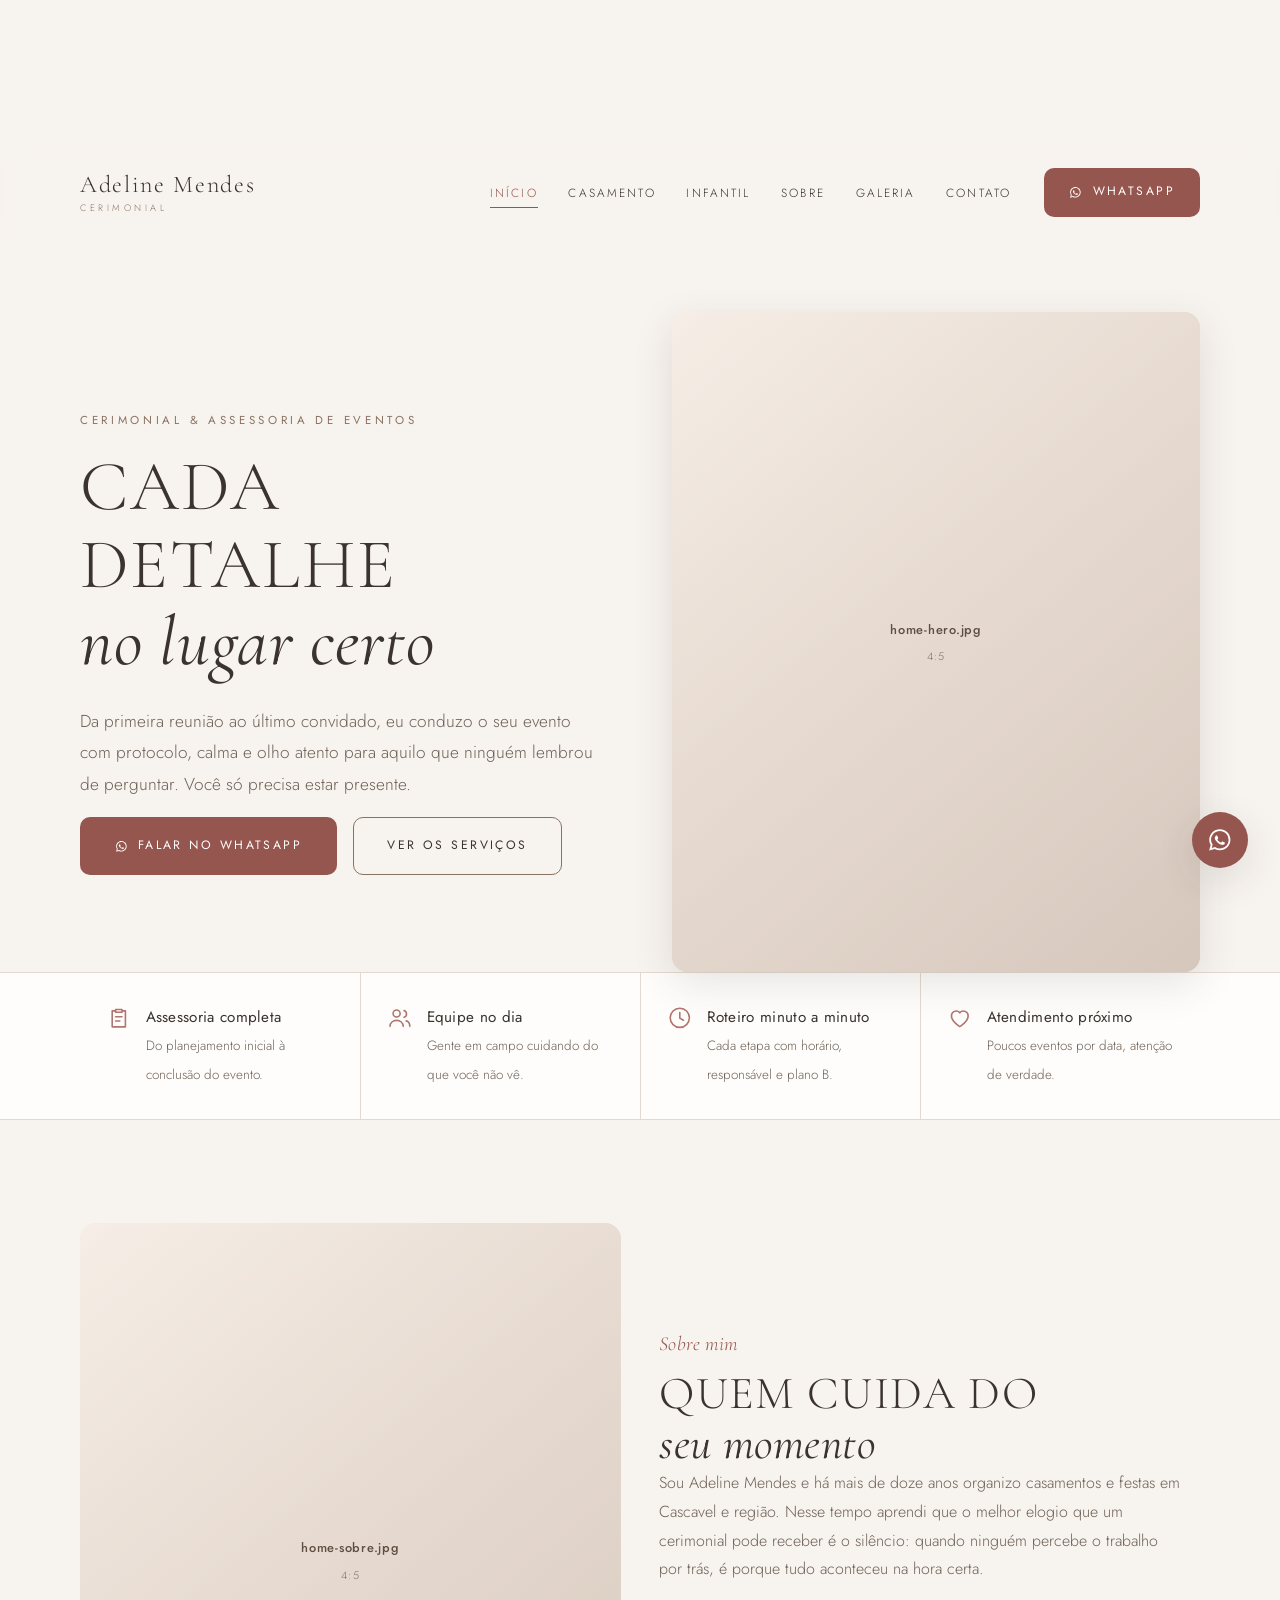
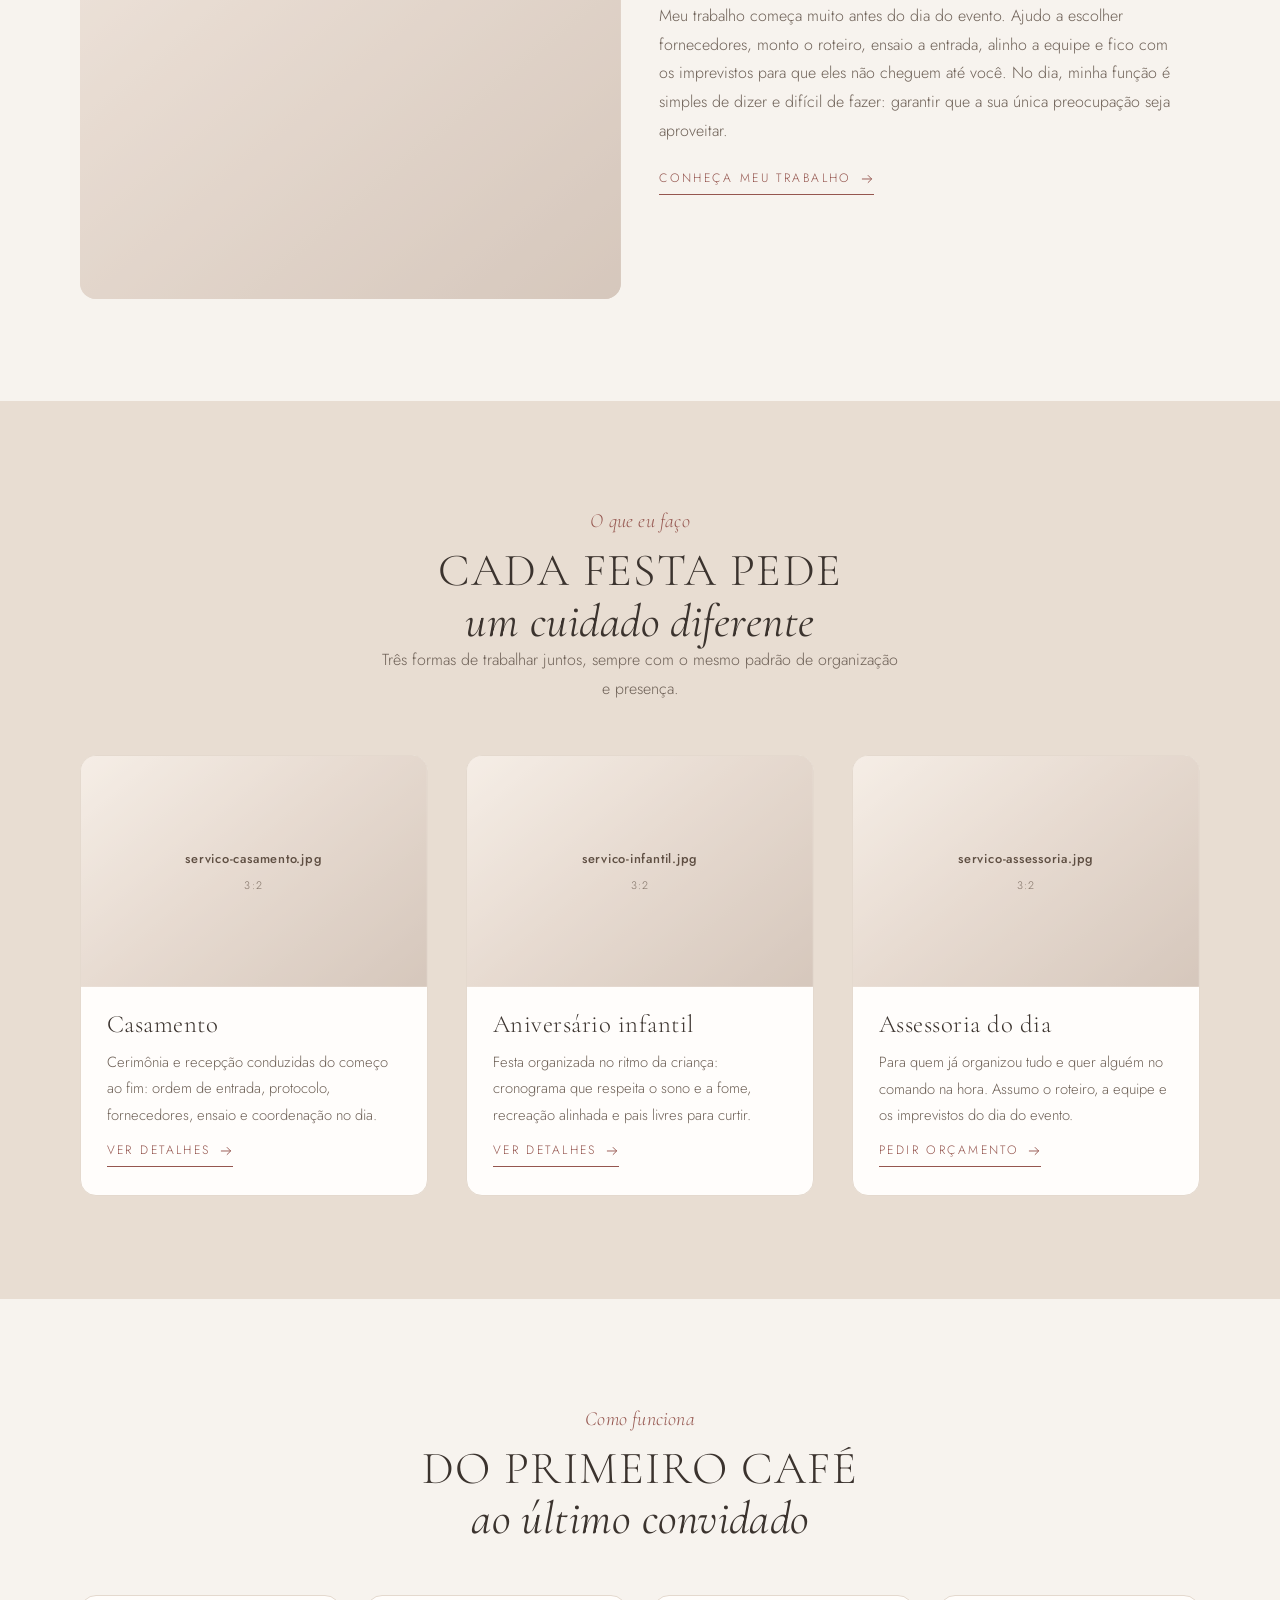
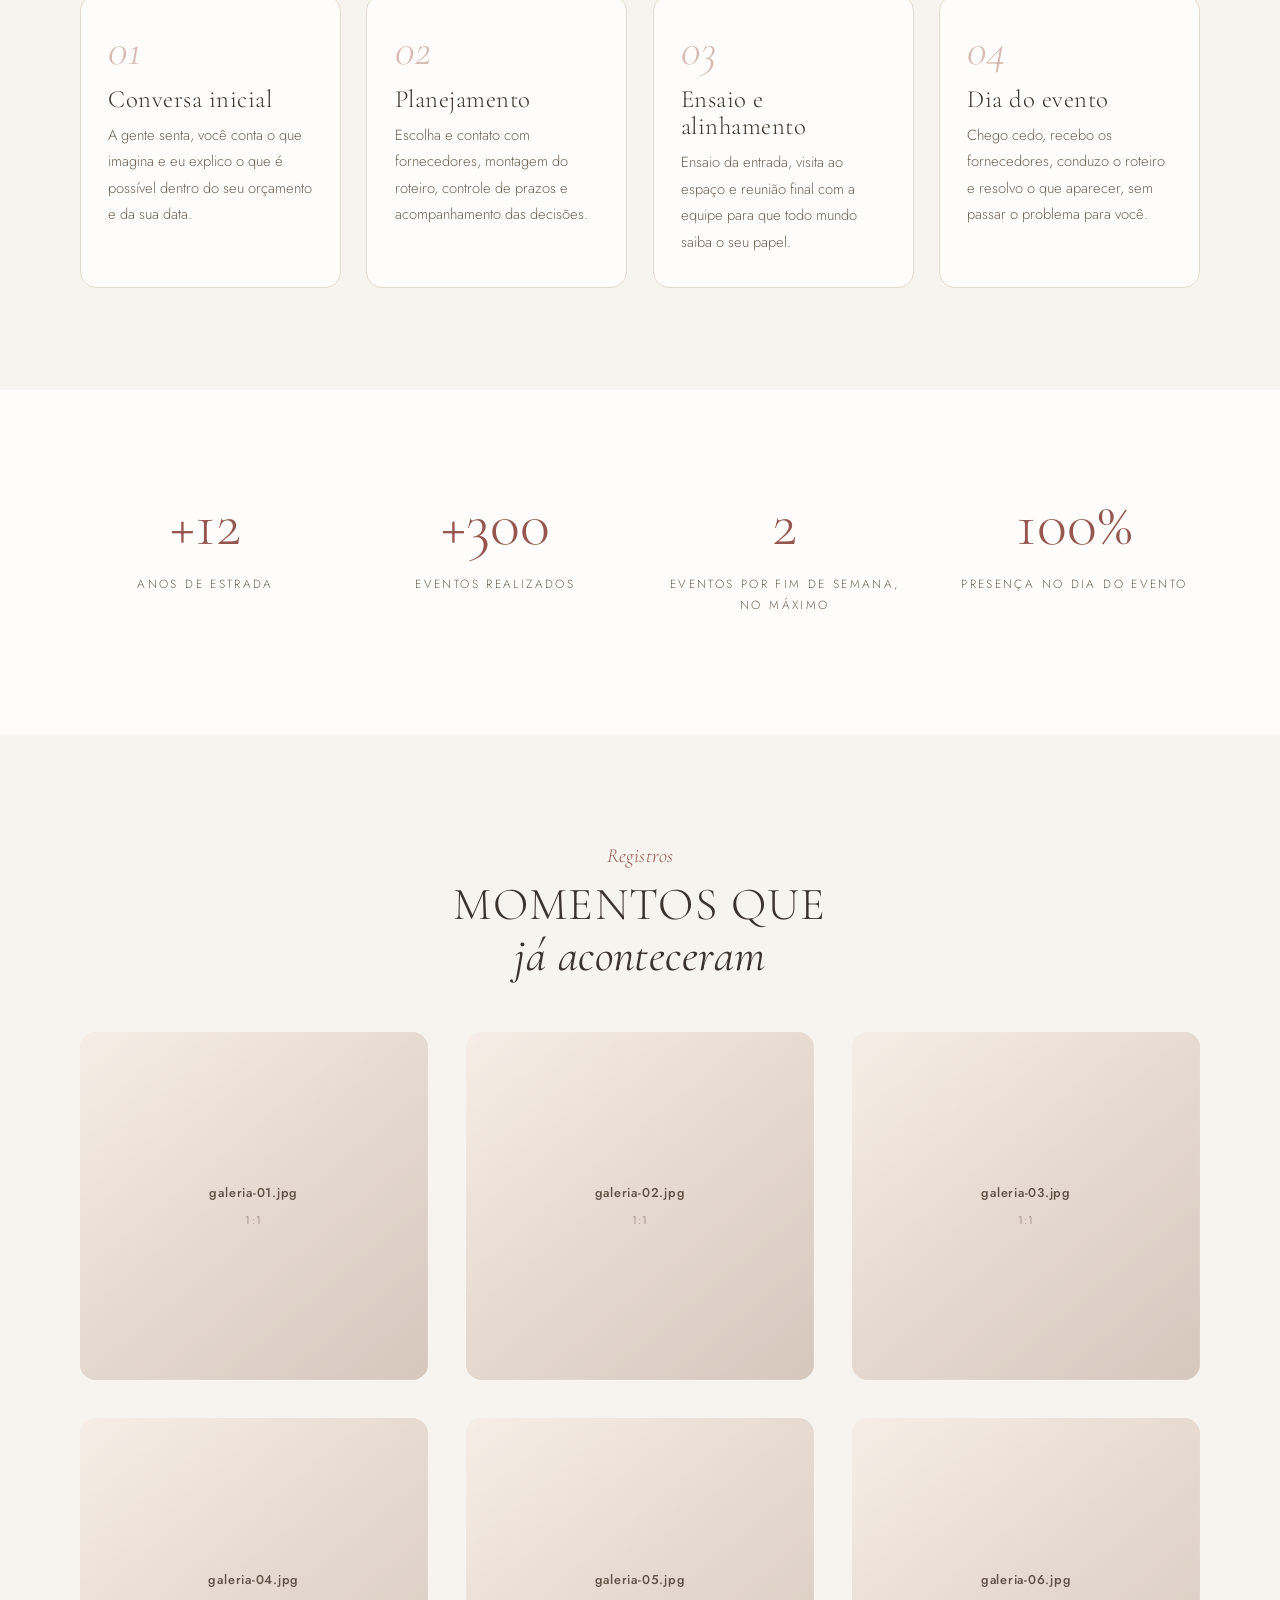
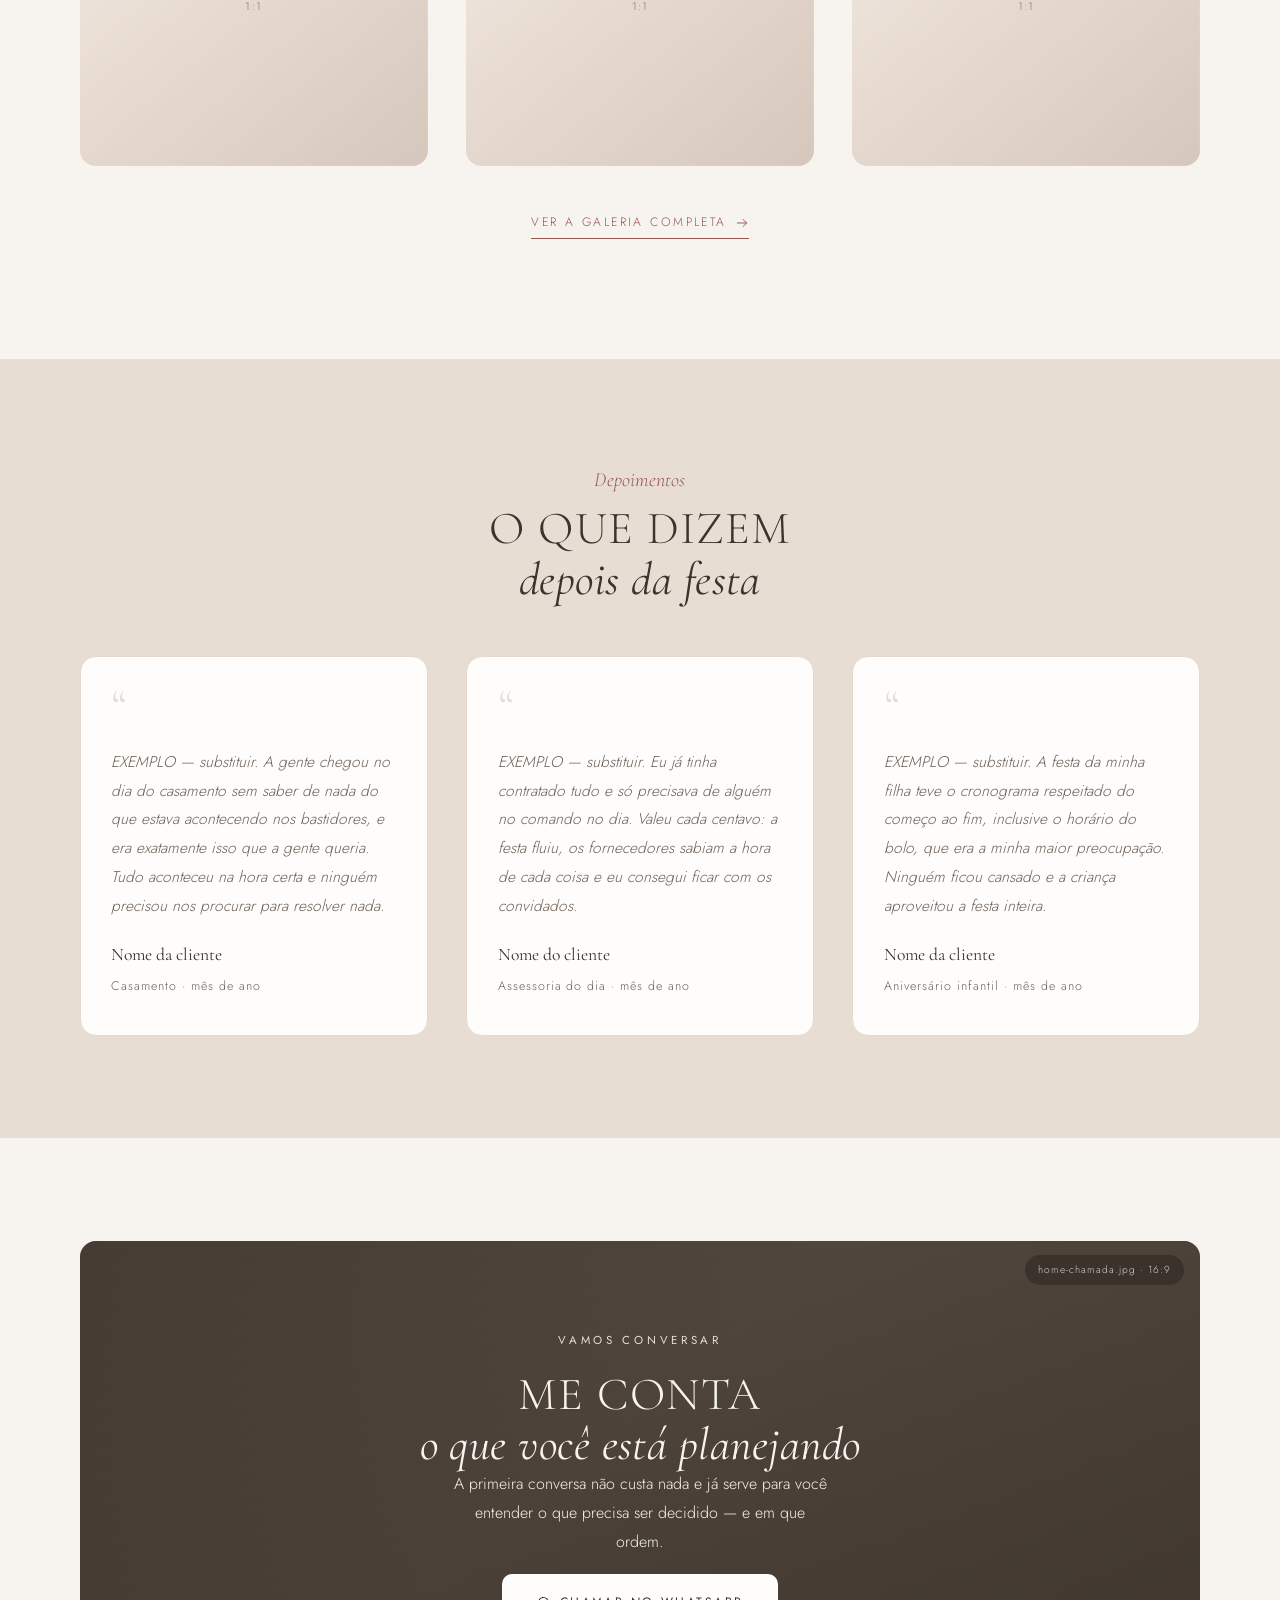
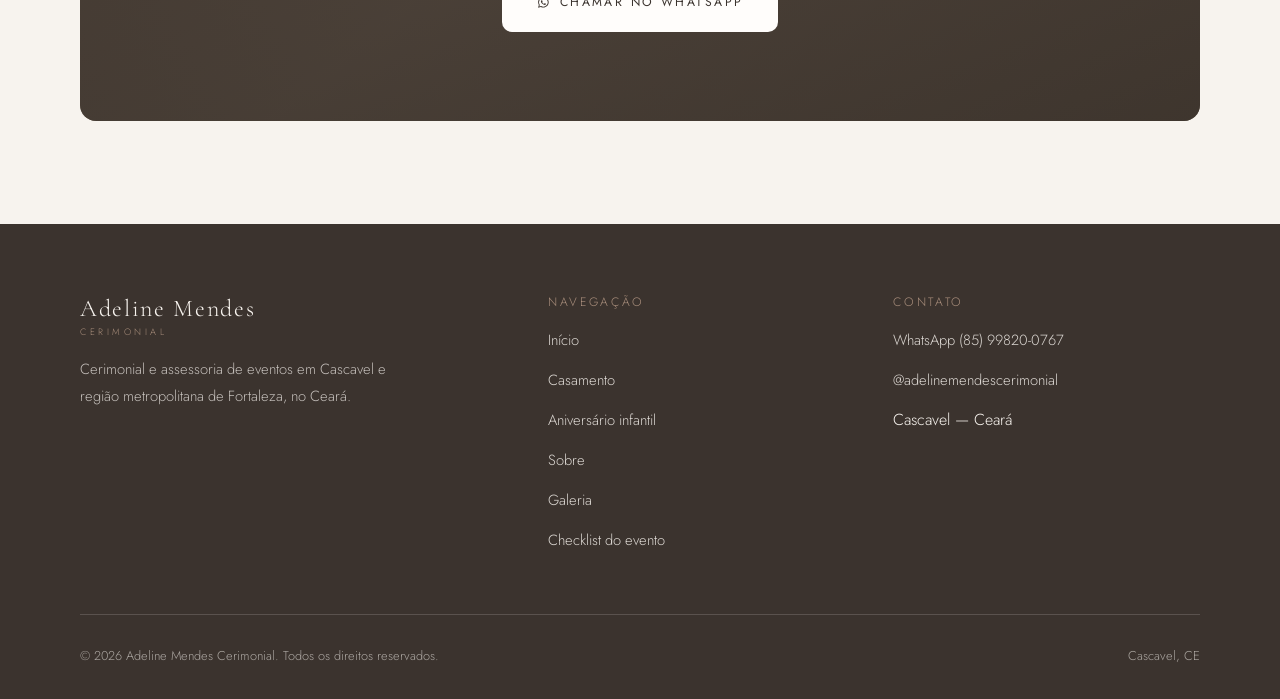
==== index.html @ 95db52dd "Initial commit" ====
<!DOCTYPE html>
<html lang="pt-BR">
<head>
<meta charset="utf-8">
<meta name="viewport" content="width=device-width, initial-scale=1">
<title>Adeline Mendes Cerimonial — Assessoria de casamentos e festas em Cascavel, CE</title>
<meta name="description" content="Cerimonial e assessoria de eventos em Cascavel e região, no Ceará. Casamentos e aniversários infantis conduzidos do planejamento ao último convidado, com mais de 12 anos de experiência.">
<meta name="author" content="Adeline Mendes Cerimonial">
<link rel="canonical" href="https://momentoscerimonial.com.br/">

<meta property="og:type" content="website">
<meta property="og:locale" content="pt_BR">
<meta property="og:title" content="Adeline Mendes Cerimonial — Assessoria de casamentos e festas">
<meta property="og:description" content="Cerimonial e assessoria de eventos em Cascavel, CE. Do planejamento ao último convidado.">
<meta property="og:url" content="https://momentoscerimonial.com.br/">
<meta property="og:image" content="https://momentoscerimonial.com.br/assets/img/home-hero.jpg">

<link rel="stylesheet" href="assets/css/fontes.css">
<link rel="stylesheet" href="assets/css/site.css">

<script type="application/ld+json">
{
  "@context": "https://schema.org",
  "@type": "LocalBusiness",
  "name": "Adeline Mendes Cerimonial",
  "description": "Cerimonial e assessoria de eventos: casamentos e aniversários infantis.",
  "url": "https://momentoscerimonial.com.br/",
  "telephone": "+5585998200767",
  "address": { "@type": "PostalAddress", "addressLocality": "Cascavel", "addressRegion": "CE", "addressCountry": "BR" },
  "areaServed": "Cascavel e região metropolitana de Fortaleza, CE",
  "sameAs": ["https://www.instagram.com/adelinemendescerimonial/"]
}
</script>
</head>
<body>

<a class="pular-para-conteudo" href="#conteudo">Pular para o conteúdo</a>

<!-- Ícones usados na página -->
<svg hidden aria-hidden="true" xmlns="http://www.w3.org/2000/svg">
  <symbol id="i-zap" viewBox="0 0 24 24"><path fill="currentColor" d="M12.04 2c-5.46 0-9.91 4.45-9.91 9.91 0 1.75.46 3.45 1.32 4.95L2 22l5.25-1.38a9.87 9.87 0 0 0 4.79 1.22h.01c5.46 0 9.91-4.45 9.91-9.91 0-2.65-1.03-5.14-2.9-7.01A9.82 9.82 0 0 0 12.04 2m0 1.67c2.2 0 4.27.86 5.82 2.42a8.2 8.2 0 0 1 2.42 5.83c0 4.54-3.7 8.23-8.25 8.23a8.2 8.2 0 0 1-4.19-1.15l-.3-.18-3.12.82.83-3.04-.2-.31a8.18 8.18 0 0 1-1.26-4.38c0-4.54 3.7-8.24 8.25-8.24m-3.28 4.4c-.15 0-.4.06-.61.28-.21.22-.81.79-.81 1.93s.83 2.24.95 2.39c.12.15 1.63 2.49 3.95 3.49.55.24.98.38 1.32.49.55.18 1.06.15 1.46.09.44-.07 1.37-.56 1.57-1.1.19-.55.19-1.01.14-1.11-.06-.1-.21-.16-.44-.28-.23-.11-1.37-.67-1.58-.75-.21-.08-.37-.11-.52.11-.15.23-.59.75-.73.9-.13.16-.27.18-.5.06-.23-.11-.97-.36-1.85-1.14-.68-.61-1.15-1.36-1.28-1.59-.14-.23-.02-.35.1-.47.1-.1.23-.27.34-.4.12-.14.15-.23.23-.39.08-.15.04-.29-.02-.4-.06-.12-.52-1.26-.71-1.72-.19-.45-.38-.39-.52-.4h-.45z"/></symbol>
  <symbol id="i-insta" viewBox="0 0 24 24"><path fill="none" stroke="currentColor" stroke-width="1.6" stroke-linecap="round" d="M7 2.8h10A4.2 4.2 0 0 1 21.2 7v10a4.2 4.2 0 0 1-4.2 4.2H7A4.2 4.2 0 0 1 2.8 17V7A4.2 4.2 0 0 1 7 2.8Z"/><circle cx="12" cy="12" r="3.9" fill="none" stroke="currentColor" stroke-width="1.6"/><circle cx="17.4" cy="6.6" r="1.1" fill="currentColor"/></symbol>
  <symbol id="i-menu" viewBox="0 0 24 24"><path fill="none" stroke="currentColor" stroke-width="1.6" stroke-linecap="round" d="M4 7h16M4 12h16M4 17h16"/></symbol>
  <symbol id="i-check" viewBox="0 0 24 24"><path fill="none" stroke="currentColor" stroke-width="2" stroke-linecap="round" stroke-linejoin="round" d="m4 12.5 5 5 11-11"/></symbol>
  <symbol id="i-seta" viewBox="0 0 24 24"><path fill="none" stroke="currentColor" stroke-width="1.6" stroke-linecap="round" stroke-linejoin="round" d="M4 12h16m-6-6 6 6-6 6"/></symbol>
  <symbol id="i-coracao" viewBox="0 0 24 24"><path fill="none" stroke="currentColor" stroke-width="1.5" stroke-linejoin="round" d="M12 20.3s-7.8-4.7-7.8-10A4.4 4.4 0 0 1 12 7.3a4.4 4.4 0 0 1 7.8 3c0 5.3-7.8 10-7.8 10Z"/></symbol>
  <symbol id="i-relogio" viewBox="0 0 24 24"><circle cx="12" cy="12" r="9" fill="none" stroke="currentColor" stroke-width="1.5"/><path fill="none" stroke="currentColor" stroke-width="1.5" stroke-linecap="round" d="M12 7v5.3l3.4 2"/></symbol>
  <symbol id="i-equipe" viewBox="0 0 24 24"><circle cx="9" cy="8" r="3.3" fill="none" stroke="currentColor" stroke-width="1.5"/><path fill="none" stroke="currentColor" stroke-width="1.5" stroke-linecap="round" d="M2.8 20c0-3.4 2.8-5.6 6.2-5.6s6.2 2.2 6.2 5.6M16 5.2a3.3 3.3 0 0 1 0 6.3m2 3.4c2.1.6 3.4 2.3 3.4 5.1"/></symbol>
  <symbol id="i-estrela" viewBox="0 0 24 24"><path fill="none" stroke="currentColor" stroke-width="1.5" stroke-linejoin="round" d="m12 3.6 2.6 5.3 5.9.9-4.3 4.1 1 5.8-5.2-2.7-5.2 2.7 1-5.8L3.5 9.8l5.9-.9z"/></symbol>
  <symbol id="i-prancheta" viewBox="0 0 24 24"><path fill="none" stroke="currentColor" stroke-width="1.5" stroke-linejoin="round" d="M9 4.2h6v2.6H9zM15 5.5h3.2v15H5.8v-15H9"/><path fill="none" stroke="currentColor" stroke-width="1.5" stroke-linecap="round" d="M9 11h6M9 15h4"/></symbol>
</svg>

<!-- ========== CABEÇALHO ========== -->
<header class="topo">
  <div class="container topo__interno">
    <a class="marca" href="index.html">
      <span class="marca__nome">Adeline Mendes</span>
      <span class="marca__sub">Cerimonial</span>
    </a>

    <button class="abre-menu" type="button" aria-expanded="false" aria-controls="navegacao">
      <svg aria-hidden="true"><use href="#i-menu"></use></svg>
      <span class="so-leitor-de-tela">Abrir menu</span>
    </button>

    <div class="topo__nav" id="navegacao">
      <nav aria-label="Navegação principal">
        <ul class="menu">
          <li><a href="index.html" aria-current="page">Início</a></li>
          <li><a href="casamento.html">Casamento</a></li>
          <li><a href="aniversario-infantil.html">Infantil</a></li>
          <li><a href="sobre.html">Sobre</a></li>
          <li><a href="galeria.html">Galeria</a></li>
          <li><a href="contato.html">Contato</a></li>
        </ul>
      </nav>
      <a class="btn btn--principal" href="https://wa.me/5585998200767?text=Ol%C3%A1%2C%20Adeline!%20Vim%20pelo%20site%20e%20gostaria%20de%20saber%20mais%20sobre%20a%20assessoria." target="_blank" rel="noopener">
        <svg aria-hidden="true"><use href="#i-zap"></use></svg> WhatsApp
      </a>
    </div>
  </div>
</header>

<main id="conteudo">

  <!-- ========== HERO ========== -->
  <section class="hero">
    <div class="container hero__grid">
      <div class="hero__texto">
        <p class="sobrancelha">Cerimonial &amp; assessoria de eventos</p>
        <h1 class="t-hero">Cada detalhe <em>no lugar certo</em></h1>
        <p class="texto-lead">Da primeira reunião ao último convidado, eu conduzo o seu evento com protocolo, calma e olho atento para aquilo que ninguém lembrou de perguntar. Você só precisa estar presente.</p>
        <div class="hero__acoes">
          <a class="btn btn--principal" href="https://wa.me/5585998200767?text=Ol%C3%A1%2C%20Adeline!%20Vim%20pelo%20site%20e%20gostaria%20de%20saber%20mais%20sobre%20a%20assessoria." target="_blank" rel="noopener">
            <svg aria-hidden="true"><use href="#i-zap"></use></svg> Falar no WhatsApp
          </a>
          <a class="btn btn--contorno" href="#servicos">Ver os serviços</a>
        </div>
      </div>

      <figure class="foto foto--4x5 hero__foto" role="img"
              aria-label="Noivos durante a cerimônia, conduzida pela assessoria."
              data-arquivo="assets/img/home-hero.jpg" data-proporcao="4:5"></figure>
    </div>
  </section>

  <!-- ========== DIFERENCIAIS ========== -->
  <section class="diferenciais" aria-label="Diferenciais do atendimento">
    <div class="container">
      <ul class="diferenciais__lista">
        <li class="diferenciais__item">
          <svg aria-hidden="true"><use href="#i-prancheta"></use></svg>
          <div><b>Assessoria completa</b><span>Do planejamento inicial à conclusão do evento.</span></div>
        </li>
        <li class="diferenciais__item">
          <svg aria-hidden="true"><use href="#i-equipe"></use></svg>
          <div><b>Equipe no dia</b><span>Gente em campo cuidando do que você não vê.</span></div>
        </li>
        <li class="diferenciais__item">
          <svg aria-hidden="true"><use href="#i-relogio"></use></svg>
          <div><b>Roteiro minuto a minuto</b><span>Cada etapa com horário, responsável e plano B.</span></div>
        </li>
        <li class="diferenciais__item">
          <svg aria-hidden="true"><use href="#i-coracao"></use></svg>
          <div><b>Atendimento próximo</b><span>Poucos eventos por data, atenção de verdade.</span></div>
        </li>
      </ul>
    </div>
  </section>

  <!-- ========== SOBRE ========== -->
  <section class="secao" id="sobre" data-revelar>
    <div class="container grid-2">
      <figure class="foto foto--4x5" role="img"
              aria-label="Adeline Mendes, cerimonialista, durante o atendimento a um evento."
              data-arquivo="assets/img/home-sobre.jpg" data-proporcao="4:5"></figure>
      <div>
        <p class="sobrancelha-serif">Sobre mim</p>
        <h2 class="t-secao">Quem cuida do <em>seu momento</em></h2>
        <p class="texto">Sou Adeline Mendes e há mais de doze anos organizo casamentos e festas em Cascavel e região. Nesse tempo aprendi que o melhor elogio que um cerimonial pode receber é o silêncio: quando ninguém percebe o trabalho por trás, é porque tudo aconteceu na hora certa.</p>
        <p class="texto">Meu trabalho começa muito antes do dia do evento. Ajudo a escolher fornecedores, monto o roteiro, ensaio a entrada, alinho a equipe e fico com os imprevistos para que eles não cheguem até você. No dia, minha função é simples de dizer e difícil de fazer: garantir que a sua única preocupação seja aproveitar.</p>
        <a class="link-seta" href="sobre.html">Conheça meu trabalho <svg aria-hidden="true"><use href="#i-seta"></use></svg></a>
      </div>
    </div>
  </section>

  <!-- ========== SERVIÇOS ========== -->
  <section class="secao secao--areia" id="servicos" data-revelar>
    <div class="container">
      <div class="cabeca-secao centro">
        <p class="sobrancelha-serif">O que eu faço</p>
        <h2 class="t-secao">Cada festa pede <em>um cuidado diferente</em></h2>
        <p class="texto" style="margin-inline:auto">Três formas de trabalhar juntos, sempre com o mesmo padrão de organização e presença.</p>
      </div>

      <div class="grid-3">
        <article class="card">
          <figure class="foto foto--3x2" role="img" aria-label="Cerimônia de casamento montada com arco floral."
                  data-arquivo="assets/img/servico-casamento.jpg" data-proporcao="3:2"></figure>
          <div class="card__corpo">
            <h3 class="t-card">Casamento</h3>
            <p>Cerimônia e recepção conduzidas do começo ao fim: ordem de entrada, protocolo, fornecedores, ensaio e coordenação no dia.</p>
            <a class="link-seta" href="casamento.html">Ver detalhes <svg aria-hidden="true"><use href="#i-seta"></use></svg></a>
          </div>
        </article>

        <article class="card">
          <figure class="foto foto--3x2" role="img" aria-label="Mesa decorada de festa de aniversário infantil."
                  data-arquivo="assets/img/servico-infantil.jpg" data-proporcao="3:2"></figure>
          <div class="card__corpo">
            <h3 class="t-card">Aniversário infantil</h3>
            <p>Festa organizada no ritmo da criança: cronograma que respeita o sono e a fome, recreação alinhada e pais livres para curtir.</p>
            <a class="link-seta" href="aniversario-infantil.html">Ver detalhes <svg aria-hidden="true"><use href="#i-seta"></use></svg></a>
          </div>
        </article>

        <article class="card">
          <figure class="foto foto--3x2" role="img" aria-label="Prancheta com o roteiro do evento nas mãos da cerimonialista."
                  data-arquivo="assets/img/servico-assessoria.jpg" data-proporcao="3:2"></figure>
          <div class="card__corpo">
            <h3 class="t-card">Assessoria do dia</h3>
            <p>Para quem já organizou tudo e quer alguém no comando na hora. Assumo o roteiro, a equipe e os imprevistos do dia do evento.</p>
            <a class="link-seta" href="contato.html">Pedir orçamento <svg aria-hidden="true"><use href="#i-seta"></use></svg></a>
          </div>
        </article>
      </div>
    </div>
  </section>

  <!-- ========== COMO FUNCIONA ========== -->
  <section class="secao" id="como-funciona" data-revelar>
    <div class="container">
      <div class="cabeca-secao centro">
        <p class="sobrancelha-serif">Como funciona</p>
        <h2 class="t-secao">Do primeiro café <em>ao último convidado</em></h2>
      </div>

      <ol class="grid-4">
        <li class="etapa">
          <p class="etapa__num">01</p>
          <h3 class="t-card">Conversa inicial</h3>
          <p>A gente senta, você conta o que imagina e eu explico o que é possível dentro do seu orçamento e da sua data.</p>
        </li>
        <li class="etapa">
          <p class="etapa__num">02</p>
          <h3 class="t-card">Planejamento</h3>
          <p>Escolha e contato com fornecedores, montagem do roteiro, controle de prazos e acompanhamento das decisões.</p>
        </li>
        <li class="etapa">
          <p class="etapa__num">03</p>
          <h3 class="t-card">Ensaio e alinhamento</h3>
          <p>Ensaio da entrada, visita ao espaço e reunião final com a equipe para que todo mundo saiba o seu papel.</p>
        </li>
        <li class="etapa">
          <p class="etapa__num">04</p>
          <h3 class="t-card">Dia do evento</h3>
          <p>Chego cedo, recebo os fornecedores, conduzo o roteiro e resolvo o que aparecer, sem passar o problema para você.</p>
        </li>
      </ol>
    </div>
  </section>

  <!-- ========== NÚMEROS ========== -->
  <section class="secao secao--nata" aria-label="Números do trabalho" data-revelar>
    <div class="container numeros">
      <div>
        <!-- CONFERIR: números para a Adeline confirmar antes de publicar -->
        <p class="numero__valor">+12</p>
        <p class="numero__rotulo">anos de estrada</p>
      </div>
      <div>
        <p class="numero__valor">+300</p>
        <p class="numero__rotulo">eventos realizados</p>
      </div>
      <div>
        <p class="numero__valor">2</p>
        <p class="numero__rotulo">eventos por fim de semana, no máximo</p>
      </div>
      <div>
        <p class="numero__valor">100%</p>
        <p class="numero__rotulo">presença no dia do evento</p>
      </div>
    </div>
  </section>

  <!-- ========== GALERIA ========== -->
  <section class="secao" id="galeria" data-revelar>
    <div class="container">
      <div class="cabeca-secao centro">
        <p class="sobrancelha-serif">Registros</p>
        <h2 class="t-secao">Momentos que <em>já aconteceram</em></h2>
      </div>
      <div class="grid-3" id="galeria-home"><!-- preenchido por dados/galeria.js --></div>
      <p style="text-align:center;margin-top:2.6rem">
        <a class="link-seta" href="galeria.html">Ver a galeria completa <svg aria-hidden="true"><use href="#i-seta"></use></svg></a>
      </p>
    </div>
  </section>

  <!-- ========== DEPOIMENTOS ========== -->
  <section class="secao secao--areia" id="depoimentos" data-revelar>
    <div class="container">
      <div class="cabeca-secao centro">
        <p class="sobrancelha-serif">Depoimentos</p>
        <h2 class="t-secao">O que dizem <em>depois da festa</em></h2>
      </div>
      <div class="grid-3" id="depoimentos-lista"><!-- preenchido por dados/depoimentos.js --></div>
    </div>
  </section>

  <!-- ========== CHAMADA FINAL ========== -->
  <section class="secao" data-revelar>
    <div class="container">
      <div class="chamada" data-fundo="assets/img/home-chamada.jpg" data-proporcao="16:9">
        <p class="sobrancelha" style="color:var(--areia)">Vamos conversar</p>
        <h2 class="t-secao">Me conta <em>o que você está planejando</em></h2>
        <p>A primeira conversa não custa nada e já serve para você entender o que precisa ser decidido — e em que ordem.</p>
        <a class="btn btn--claro" href="https://wa.me/5585998200767?text=Ol%C3%A1%2C%20Adeline!%20Vim%20pelo%20site%20e%20gostaria%20de%20saber%20mais%20sobre%20a%20assessoria." target="_blank" rel="noopener">
          <svg aria-hidden="true"><use href="#i-zap"></use></svg> Chamar no WhatsApp
        </a>
      </div>
    </div>
  </section>

</main>

<!-- ========== RODAPÉ ========== -->
<footer class="rodape">
  <div class="container">
    <div class="rodape__grid">
      <div>
        <p class="marca" style="margin-bottom:1.2rem">
          <span class="marca__nome">Adeline Mendes</span>
          <span class="marca__sub">Cerimonial</span>
        </p>
        <p>Cerimonial e assessoria de eventos em Cascavel e região metropolitana de Fortaleza, no Ceará.</p>
      </div>

      <div>
        <h4>Navegação</h4>
        <ul>
          <li><a href="index.html">Início</a></li>
          <li><a href="casamento.html">Casamento</a></li>
          <li><a href="aniversario-infantil.html">Aniversário infantil</a></li>
          <li><a href="sobre.html">Sobre</a></li>
          <li><a href="galeria.html">Galeria</a></li>
          <li><a href="checklist.html">Checklist do evento</a></li>
        </ul>
      </div>

      <div>
        <h4>Contato</h4>
        <ul>
          <li><a href="https://wa.me/5585998200767" target="_blank" rel="noopener">WhatsApp (85) 99820-0767</a></li>
          <li><a href="https://www.instagram.com/adelinemendescerimonial/" target="_blank" rel="noopener">@adelinemendescerimonial</a></li>
          <li>Cascavel — Ceará</li>
        </ul>
      </div>
    </div>

    <div class="rodape__fim">
      <span>© <span data-ano>2026</span> Adeline Mendes Cerimonial. Todos os direitos reservados.</span>
      <span>Cascavel, CE</span>
    </div>
  </div>
</footer>

<a class="zap-flutuante" href="https://wa.me/5585998200767?text=Ol%C3%A1%2C%20Adeline!%20Vim%20pelo%20site%20e%20gostaria%20de%20saber%20mais%20sobre%20a%20assessoria." target="_blank" rel="noopener">
  <svg aria-hidden="true"><use href="#i-zap"></use></svg>
  <span class="so-leitor-de-tela">Falar no WhatsApp</span>
</a>

<script src="dados/galeria.js"></script>
<script src="dados/depoimentos.js"></script>
<script src="assets/js/site.js"></script>
</body>
</html>
---- assets/css/fontes.css ----
/* Fontes servidas localmente - sem CDN, sem rastreamento externo */
@font-face{font-family:'Cormorant Garamond';font-style:italic;font-weight:300;font-display:swap;src:url('../fonts/cormorant-garamond-300-italic-latin-ext.woff2') format('woff2');unicode-range:U+0100-02BA, U+02BD-02C5, U+02C7-02CC, U+02CE-02D7, U+02DD-02FF, U+0304, U+0308, U+0329, U+1D00-1DBF, U+1E00-1E9F, U+1EF2-1EFF, U+2020, U+20A0-20AB, U+20AD-20C0, U+2113, U+2C60-2C7F, U+A720-A7FF;}
@font-face{font-family:'Cormorant Garamond';font-style:italic;font-weight:300;font-display:swap;src:url('../fonts/cormorant-garamond-300-italic-latin.woff2') format('woff2');unicode-range:U+0000-00FF, U+0131, U+0152-0153, U+02BB-02BC, U+02C6, U+02DA, U+02DC, U+0304, U+0308, U+0329, U+2000-206F, U+20AC, U+2122, U+2191, U+2193, U+2212, U+2215, U+FEFF, U+FFFD;}
@font-face{font-family:'Cormorant Garamond';font-style:italic;font-weight:400;font-display:swap;src:url('../fonts/cormorant-garamond-400-italic-latin-ext.woff2') format('woff2');unicode-range:U+0100-02BA, U+02BD-02C5, U+02C7-02CC, U+02CE-02D7, U+02DD-02FF, U+0304, U+0308, U+0329, U+1D00-1DBF, U+1E00-1E9F, U+1EF2-1EFF, U+2020, U+20A0-20AB, U+20AD-20C0, U+2113, U+2C60-2C7F, U+A720-A7FF;}
@font-face{font-family:'Cormorant Garamond';font-style:italic;font-weight:400;font-display:swap;src:url('../fonts/cormorant-garamond-400-italic-latin.woff2') format('woff2');unicode-range:U+0000-00FF, U+0131, U+0152-0153, U+02BB-02BC, U+02C6, U+02DA, U+02DC, U+0304, U+0308, U+0329, U+2000-206F, U+20AC, U+2122, U+2191, U+2193, U+2212, U+2215, U+FEFF, U+FFFD;}
@font-face{font-family:'Cormorant Garamond';font-style:normal;font-weight:300;font-display:swap;src:url('../fonts/cormorant-garamond-300-latin-ext.woff2') format('woff2');unicode-range:U+0100-02BA, U+02BD-02C5, U+02C7-02CC, U+02CE-02D7, U+02DD-02FF, U+0304, U+0308, U+0329, U+1D00-1DBF, U+1E00-1E9F, U+1EF2-1EFF, U+2020, U+20A0-20AB, U+20AD-20C0, U+2113, U+2C60-2C7F, U+A720-A7FF;}
@font-face{font-family:'Cormorant Garamond';font-style:normal;font-weight:300;font-display:swap;src:url('../fonts/cormorant-garamond-300-latin.woff2') format('woff2');unicode-range:U+0000-00FF, U+0131, U+0152-0153, U+02BB-02BC, U+02C6, U+02DA, U+02DC, U+0304, U+0308, U+0329, U+2000-206F, U+20AC, U+2122, U+2191, U+2193, U+2212, U+2215, U+FEFF, U+FFFD;}
@font-face{font-family:'Cormorant Garamond';font-style:normal;font-weight:400;font-display:swap;src:url('../fonts/cormorant-garamond-400-latin-ext.woff2') format('woff2');unicode-range:U+0100-02BA, U+02BD-02C5, U+02C7-02CC, U+02CE-02D7, U+02DD-02FF, U+0304, U+0308, U+0329, U+1D00-1DBF, U+1E00-1E9F, U+1EF2-1EFF, U+2020, U+20A0-20AB, U+20AD-20C0, U+2113, U+2C60-2C7F, U+A720-A7FF;}
@font-face{font-family:'Cormorant Garamond';font-style:normal;font-weight:400;font-display:swap;src:url('../fonts/cormorant-garamond-400-latin.woff2') format('woff2');unicode-range:U+0000-00FF, U+0131, U+0152-0153, U+02BB-02BC, U+02C6, U+02DA, U+02DC, U+0304, U+0308, U+0329, U+2000-206F, U+20AC, U+2122, U+2191, U+2193, U+2212, U+2215, U+FEFF, U+FFFD;}
@font-face{font-family:'Cormorant Garamond';font-style:normal;font-weight:600;font-display:swap;src:url('../fonts/cormorant-garamond-600-latin-ext.woff2') format('woff2');unicode-range:U+0100-02BA, U+02BD-02C5, U+02C7-02CC, U+02CE-02D7, U+02DD-02FF, U+0304, U+0308, U+0329, U+1D00-1DBF, U+1E00-1E9F, U+1EF2-1EFF, U+2020, U+20A0-20AB, U+20AD-20C0, U+2113, U+2C60-2C7F, U+A720-A7FF;}
@font-face{font-family:'Cormorant Garamond';font-style:normal;font-weight:600;font-display:swap;src:url('../fonts/cormorant-garamond-600-latin.woff2') format('woff2');unicode-range:U+0000-00FF, U+0131, U+0152-0153, U+02BB-02BC, U+02C6, U+02DA, U+02DC, U+0304, U+0308, U+0329, U+2000-206F, U+20AC, U+2122, U+2191, U+2193, U+2212, U+2215, U+FEFF, U+FFFD;}
@font-face{font-family:'Jost';font-style:normal;font-weight:300;font-display:swap;src:url('../fonts/jost-300-latin-ext.woff2') format('woff2');unicode-range:U+0100-02BA, U+02BD-02C5, U+02C7-02CC, U+02CE-02D7, U+02DD-02FF, U+0304, U+0308, U+0329, U+1D00-1DBF, U+1E00-1E9F, U+1EF2-1EFF, U+2020, U+20A0-20AB, U+20AD-20C0, U+2113, U+2C60-2C7F, U+A720-A7FF;}
@font-face{font-family:'Jost';font-style:normal;font-weight:300;font-display:swap;src:url('../fonts/jost-300-latin.woff2') format('woff2');unicode-range:U+0000-00FF, U+0131, U+0152-0153, U+02BB-02BC, U+02C6, U+02DA, U+02DC, U+0304, U+0308, U+0329, U+2000-206F, U+20AC, U+2122, U+2191, U+2193, U+2212, U+2215, U+FEFF, U+FFFD;}
@font-face{font-family:'Jost';font-style:normal;font-weight:400;font-display:swap;src:url('../fonts/jost-400-latin-ext.woff2') format('woff2');unicode-range:U+0100-02BA, U+02BD-02C5, U+02C7-02CC, U+02CE-02D7, U+02DD-02FF, U+0304, U+0308, U+0329, U+1D00-1DBF, U+1E00-1E9F, U+1EF2-1EFF, U+2020, U+20A0-20AB, U+20AD-20C0, U+2113, U+2C60-2C7F, U+A720-A7FF;}
@font-face{font-family:'Jost';font-style:normal;font-weight:400;font-display:swap;src:url('../fonts/jost-400-latin.woff2') format('woff2');unicode-range:U+0000-00FF, U+0131, U+0152-0153, U+02BB-02BC, U+02C6, U+02DA, U+02DC, U+0304, U+0308, U+0329, U+2000-206F, U+20AC, U+2122, U+2191, U+2193, U+2212, U+2215, U+FEFF, U+FFFD;}
@font-face{font-family:'Jost';font-style:normal;font-weight:500;font-display:swap;src:url('../fonts/jost-500-latin-ext.woff2') format('woff2');unicode-range:U+0100-02BA, U+02BD-02C5, U+02C7-02CC, U+02CE-02D7, U+02DD-02FF, U+0304, U+0308, U+0329, U+1D00-1DBF, U+1E00-1E9F, U+1EF2-1EFF, U+2020, U+20A0-20AB, U+20AD-20C0, U+2113, U+2C60-2C7F, U+A720-A7FF;}
@font-face{font-family:'Jost';font-style:normal;font-weight:500;font-display:swap;src:url('../fonts/jost-500-latin.woff2') format('woff2');unicode-range:U+0000-00FF, U+0131, U+0152-0153, U+02BB-02BC, U+02C6, U+02DA, U+02DC, U+0304, U+0308, U+0329, U+2000-206F, U+20AC, U+2122, U+2191, U+2193, U+2212, U+2215, U+FEFF, U+FFFD;}
---- assets/css/site.css ----
/* =========================================================
   Adeline Mendes Cerimonial
   Direção visual: Nude Editorial + rosé antigo
   ========================================================= */

/* ---------- 1. Tokens ---------- */
:root {
  /* Cores */
  --linho:      #F7F3EE;   /* fundo principal */
  --nata:       #FFFDFB;   /* superfícies e cards */
  --areia:      #E8DDD2;   /* faixas alternadas */
  --taupe:      #A98E7C;
  --castanho:   #8A7263;
  --grafite:    #3B332E;   /* texto principal   10.4:1 sobre linho */
  --muted:      #6E6157;   /* texto secundário   5.4:1 sobre linho */
  --linha:      #E4D9CE;   /* bordas */
  --rose:       #B0756E;   /* destaque em título grande e detalhes */
  --rose-forte: #95564F;   /* botões e texto de destaque  5.1:1 sobre linho */
  --escuro:     #2D2620;   /* véu sobre fotos */

  /* Tipografia */
  --f-titulo: 'Cormorant Garamond', Georgia, 'Times New Roman', serif;
  --f-texto:  'Jost', -apple-system, BlinkMacSystemFont, 'Segoe UI', sans-serif;

  /* Formas */
  --r:      16px;
  --r-sm:   10px;
  --r-pill: 999px;

  /* Ritmo */
  --gap:      clamp(1.5rem, 3vw, 2.75rem);
  --secao:    clamp(4rem, 8vw, 7rem);
  --container: 1200px;

  --sombra:    0 2px 16px rgba(59, 51, 46, .06);
  --sombra-md: 0 12px 40px rgba(59, 51, 46, .12);
}

/* ---------- 2. Reset ---------- */
*, *::before, *::after { box-sizing: border-box; }

html {
  scroll-behavior: smooth;
  /* o menu lateral fica fora da tela quando fechado; clip evita que ele
     crie rolagem horizontal, sem quebrar o position:sticky do cabeçalho */
  overflow-x: clip;
}
@media (prefers-reduced-motion: reduce) {
  html { scroll-behavior: auto; }
  *, *::before, *::after { animation-duration: .01ms !important; transition-duration: .01ms !important; }
}

body {
  margin: 0;
  background: var(--linho);
  color: var(--grafite);
  font-family: var(--f-texto);
  font-size: 1rem;
  font-weight: 300;
  line-height: 1.8;
  -webkit-font-smoothing: antialiased;
  overflow-x: hidden;
}

img, svg, figure { display: block; max-width: 100%; }
figure { margin: 0; }
ul, ol { margin: 0; padding: 0; list-style: none; }

/* ---------- 3. Tipografia ---------- */
h1, h2, h3, h4 {
  font-family: var(--f-titulo);
  font-weight: 300;
  line-height: 1.1;
  margin: 0;
  letter-spacing: .03em;
}

.t-hero    { font-size: clamp(2.6rem, 6vw, 4.4rem); text-transform: uppercase; }
.t-secao   { font-size: clamp(1.9rem, 3.6vw, 2.9rem); text-transform: uppercase; }
.t-card    { font-size: clamp(1.3rem, 2vw, 1.55rem); letter-spacing: .02em; }

/* segunda linha em itálico, minúscula — a assinatura da direção 01 */
.t-hero em, .t-secao em, .t-card em {
  display: block;
  font-style: italic;
  text-transform: none;
  font-weight: 400;
  letter-spacing: .01em;
}
.t-secao em.inline, .t-hero em.inline { display: inline; }
.destaque { color: var(--rose); font-style: italic; }

.sobrancelha {
  font-family: var(--f-texto);
  font-size: .72rem;
  font-weight: 400;
  letter-spacing: .32em;
  text-transform: uppercase;
  color: var(--castanho);
  margin: 0 0 1.1rem;
}
.sobrancelha-serif {
  font-family: var(--f-titulo);
  font-style: italic;
  font-size: 1.25rem;
  letter-spacing: .01em;
  text-transform: none;
  color: var(--rose-forte);
  margin: 0 0 .35rem;
}

p { margin: 0 0 1.1rem; }
.texto { color: var(--muted); max-width: 58ch; }
.texto-lead { font-size: 1.08rem; color: var(--muted); max-width: 52ch; }
a { color: var(--rose-forte); }

/* ---------- 4. Estrutura ---------- */
.container { width: 100%; max-width: var(--container); margin-inline: auto; padding-inline: clamp(1.25rem, 4vw, 2.5rem); }
.secao { padding-block: var(--secao); }
.secao--areia { background: var(--areia); }
.secao--nata  { background: var(--nata); }

.grid-2 { display: grid; grid-template-columns: repeat(auto-fit, minmax(320px, 1fr)); gap: var(--gap); align-items: center; }
.grid-3 { display: grid; grid-template-columns: repeat(auto-fit, minmax(260px, 1fr)); gap: var(--gap); }
.grid-4 { display: grid; grid-template-columns: repeat(auto-fit, minmax(210px, 1fr)); gap: clamp(1rem, 2vw, 1.75rem); }

.cabeca-secao { max-width: 46rem; margin-bottom: clamp(2.2rem, 4vw, 3.4rem); }
.cabeca-secao.centro { margin-inline: auto; text-align: center; }

/* ---------- 5. Acessibilidade ---------- */
.pular-para-conteudo {
  position: absolute; left: 1rem; top: -100%;
  background: var(--grafite); color: var(--linho);
  padding: .9rem 1.4rem; border-radius: var(--r-sm);
  z-index: 200; transition: top .2s;
}
.pular-para-conteudo:focus { top: 1rem; }

:focus-visible { outline: 3px solid var(--rose-forte); outline-offset: 3px; border-radius: 2px; }

.so-leitor-de-tela {
  position: absolute; width: 1px; height: 1px; padding: 0; margin: -1px;
  overflow: hidden; clip: rect(0 0 0 0); white-space: nowrap; border: 0;
}

/* ---------- 6. Botões ---------- */
.btn {
  display: inline-flex; align-items: center; gap: .65rem;
  font-family: var(--f-texto); font-size: .76rem; font-weight: 400;
  letter-spacing: .2em; text-transform: uppercase; text-decoration: none;
  padding: 1.05rem 2.1rem; border: 1px solid transparent;
  border-radius: var(--r-sm); cursor: pointer;
  transition: background .25s, color .25s, border-color .25s, transform .25s;
}
.btn svg { width: 1.05em; height: 1.05em; flex: none; }
.btn:hover { transform: translateY(-2px); }

.btn--principal { background: var(--rose-forte); color: var(--nata); }
.btn--principal:hover { background: var(--grafite); }

.btn--contorno { background: transparent; color: var(--grafite); border-color: var(--castanho); }
.btn--contorno:hover { background: var(--grafite); color: var(--linho); border-color: var(--grafite); }

.btn--claro { background: var(--nata); color: var(--grafite); }
.btn--claro:hover { background: var(--rose-forte); color: var(--nata); }

.link-seta {
  display: inline-flex; align-items: center; gap: .5rem;
  font-size: .76rem; letter-spacing: .2em; text-transform: uppercase;
  color: var(--rose-forte); text-decoration: none; border-bottom: 1px solid currentColor;
  padding-bottom: .25rem; transition: gap .25s, color .25s;
}
.link-seta svg { width: 1.15em; height: 1.15em; flex: none; }
.link-seta:hover { gap: .9rem; color: var(--grafite); }

.etiqueta {
  display: inline-block; font-size: .66rem; letter-spacing: .18em; text-transform: uppercase;
  padding: .45rem .95rem; border-radius: var(--r-pill);
  background: var(--areia); color: var(--castanho); margin: 0 .4rem .4rem 0;
}

/* ---------- 7. Placeholders de foto ----------
   Cada figura aponta para um arquivo em assets/img/. Enquanto o arquivo
   não existir, o JS marca .sem-foto e mostra o nome esperado e o formato.
   Assim que você salvar a imagem com aquele nome, o aviso some sozinho. */
.foto {
  position: relative; overflow: hidden;
  border-radius: var(--r);
  background-color: var(--areia);
  background-image: var(--img), linear-gradient(140deg, #EFE4D8 0%, #D8C6B6 45%, #BCA694 100%);
  background-size: cover; background-position: center;
}
.foto--1x1  { aspect-ratio: 1 / 1; }
.foto--4x5  { aspect-ratio: 4 / 5; }
.foto--3x4  { aspect-ratio: 3 / 4; }
.foto--16x9 { aspect-ratio: 16 / 9; }
.foto--3x2  { aspect-ratio: 3 / 2; }

.foto__aviso { display: none; }
.foto.sem-foto .foto__aviso {
  display: flex; flex-direction: column; align-items: center; justify-content: center; gap: .4rem;
  position: absolute; inset: 0; padding: 1rem; text-align: center;
  font-size: .68rem; letter-spacing: .12em; text-transform: uppercase;
  color: #5E4E42; background: rgba(255, 253, 251, .38);
}
.foto.sem-foto .foto__aviso b { font-weight: 500; letter-spacing: .06em; text-transform: none; font-size: .8rem; }
.foto.sem-foto .foto__aviso span { opacity: .75; }

/* fotos pequenas demais para caber o aviso */
.foto--mini .foto__aviso { display: none !important; }

/* aviso discreto para fotos usadas como fundo de bloco */
.fundo__aviso {
  position: absolute; top: .9rem; right: 1rem; z-index: 2;
  font-size: .64rem; letter-spacing: .1em;
  color: rgba(247, 243, 238, .82); background: rgba(45, 38, 32, .55);
  padding: .35rem .8rem; border-radius: var(--r-pill);
}

/* ---------- 8. Cabeçalho ---------- */
.topo {
  position: sticky; top: 0; z-index: 100;
  background: rgba(247, 243, 238, .93);
  backdrop-filter: blur(10px);
  border-bottom: 1px solid transparent;
  transition: border-color .3s, box-shadow .3s;
}
.topo.rolou { border-bottom-color: var(--linha); box-shadow: var(--sombra); }
.topo__interno { display: flex; align-items: center; justify-content: space-between; gap: 1.5rem; padding-block: 1.1rem; }

.marca { display: flex; flex-direction: column; text-decoration: none; color: var(--grafite); line-height: 1.1; }
.marca__nome { font-family: var(--f-titulo); font-size: 1.5rem; font-weight: 300; letter-spacing: .07em; }
.marca__sub  { font-size: .58rem; letter-spacing: .38em; text-transform: uppercase; color: var(--castanho); margin-top: .3rem; }

.topo__nav { display: flex; align-items: center; gap: clamp(1.25rem, 2.6vw, 2.4rem); }
.menu { display: flex; align-items: center; gap: clamp(1rem, 2.4vw, 2.1rem); }
.menu a {
  font-size: .74rem; letter-spacing: .18em; text-transform: uppercase;
  color: var(--grafite); text-decoration: none; padding-block: .4rem;
  border-bottom: 1px solid transparent; transition: border-color .25s, color .25s;
}
.menu a:hover { border-bottom-color: var(--rose); }
.menu a[aria-current="page"] { border-bottom-color: var(--rose-forte); color: var(--rose-forte); }

.topo .btn { padding: .8rem 1.5rem; }

.abre-menu {
  display: none; background: none; border: 1px solid var(--linha); border-radius: var(--r-sm);
  padding: .6rem .7rem; cursor: pointer; color: var(--grafite);
}
.abre-menu svg { width: 1.3rem; height: 1.3rem; }

@media (max-width: 960px) {
  .abre-menu { display: block; }
  .topo__nav {
    position: fixed; inset: 0 0 0 auto; width: min(22rem, 86vw);
    background: var(--linho); border-left: 1px solid var(--linha);
    padding: 5.5rem 2rem 2rem; transform: translateX(100%);
    transition: transform .35s ease; box-shadow: var(--sombra-md);
    display: flex; flex-direction: column; gap: 2rem;
  }
  .topo__nav[data-aberto="true"] { transform: translateX(0); }
  .menu { flex-direction: column; align-items: flex-start; gap: 1.5rem; }
  .menu a { font-size: .85rem; }
  .topo .btn { width: 100%; justify-content: center; }
}

/* ---------- 9. Hero assimétrico ---------- */
.hero { padding-block: clamp(3rem, 6vw, 5.5rem) 0; }
.hero__grid { display: grid; grid-template-columns: 1fr 1fr; gap: clamp(2rem, 5vw, 4.5rem); align-items: center; }
.hero__texto { max-width: 34rem; }
.hero .t-hero { margin-bottom: 1.6rem; }
.hero__acoes { display: flex; flex-wrap: wrap; gap: 1rem; margin-top: .6rem; }
.hero__foto { border-radius: var(--r); box-shadow: var(--sombra-md); }

@media (max-width: 860px) {
  .hero__grid { grid-template-columns: 1fr; }
  .hero__foto { order: -1; }
}

/* ---------- 10. Faixa de diferenciais ---------- */
.diferenciais { border-block: 1px solid var(--linha); background: var(--nata); }
.diferenciais__lista { display: grid; grid-template-columns: repeat(auto-fit, minmax(210px, 1fr)); }
.diferenciais__item { display: flex; align-items: flex-start; gap: .9rem; padding: 1.9rem clamp(1rem, 2vw, 1.75rem); }
.diferenciais__item + .diferenciais__item { border-left: 1px solid var(--linha); }
.diferenciais__item svg { width: 1.6rem; height: 1.6rem; flex: none; color: var(--rose); margin-top: .1rem; }
.diferenciais__item b { display: block; font-weight: 400; font-size: .95rem; letter-spacing: .02em; }
.diferenciais__item span { font-size: .84rem; color: var(--muted); line-height: 1.6; }

@media (max-width: 720px) {
  .diferenciais__item + .diferenciais__item { border-left: 0; border-top: 1px solid var(--linha); }
}

/* ---------- 11. Cards ---------- */
.card {
  background: var(--nata); border: 1px solid var(--linha); border-radius: var(--r);
  overflow: hidden; display: flex; flex-direction: column;
  transition: transform .3s, box-shadow .3s;
}
.card:hover { transform: translateY(-4px); box-shadow: var(--sombra-md); }
.card .foto { border-radius: 0; }
.card__corpo { padding: 1.5rem 1.6rem 1.8rem; display: flex; flex-direction: column; gap: .7rem; flex: 1; }
.card__corpo p { margin: 0; color: var(--muted); font-size: .92rem; }
.card__corpo .link-seta { margin-top: auto; align-self: flex-start; }

/* Etapas numeradas */
.etapa { background: var(--nata); border: 1px solid var(--linha); border-radius: var(--r); padding: 2rem 1.7rem; position: relative; }
.etapa h3 { margin-bottom: .55rem; }
.etapa p { margin: 0; font-size: .92rem; color: var(--muted); }
.etapa p.etapa__num {
  font-family: var(--f-titulo); font-size: 2.8rem; font-style: italic;
  color: var(--rose); line-height: 1; opacity: .5; margin-bottom: .8rem;
}

/* Números / prova social */
.numeros { display: grid; grid-template-columns: repeat(auto-fit, minmax(180px, 1fr)); gap: clamp(1.5rem, 3vw, 3rem); text-align: center; }
.numero__valor { font-family: var(--f-titulo); font-size: clamp(2.8rem, 5vw, 3.9rem); color: var(--rose-forte); line-height: 1; }
.numero__rotulo { font-size: .74rem; letter-spacing: .2em; text-transform: uppercase; color: var(--muted); margin-top: .7rem; }

/* Depoimentos */
.depoimento { background: var(--nata); border: 1px solid var(--linha); border-radius: var(--r); padding: 2.2rem 1.9rem; display: flex; flex-direction: column; gap: 1.2rem; }
.depoimento__aspas { font-family: var(--f-titulo); font-size: 3rem; color: var(--areia); line-height: .6; height: 1.2rem; }
.depoimento blockquote { margin: 0; font-size: .97rem; color: var(--muted); font-style: italic; line-height: 1.85; }
.depoimento__autor { display: flex; align-items: center; gap: .9rem; margin-top: auto; }
.depoimento__autor .foto { width: 3rem; height: 3rem; border-radius: 50%; flex: none; }
.depoimento__autor b { display: block; font-weight: 400; font-size: .95rem; font-family: var(--f-titulo); font-size: 1.1rem; }
.depoimento__autor span { font-size: .78rem; color: var(--muted); letter-spacing: .08em; }

/* ---------- 12. Chamada final ---------- */
.chamada {
  position: relative; border-radius: var(--r); overflow: hidden; isolation: isolate;
  text-align: center; padding: clamp(3.5rem, 7vw, 6rem) clamp(1.5rem, 5vw, 4rem);
  background-image: var(--img), linear-gradient(140deg, #6F6055, #8B7A6C 45%, #6B5D51);
  background-size: cover; background-position: center;
}
.chamada::after { content: ""; position: absolute; inset: 0; background: linear-gradient(180deg, rgba(45,38,32,.62), rgba(45,38,32,.72)); z-index: -1; }
.chamada > *:not(.fundo__aviso) { position: relative; }
.chamada .t-secao, .chamada p { color: var(--linho); }
.chamada p { margin-inline: auto; max-width: 42ch; }

/* ---------- 13. Rodapé ---------- */
.rodape { background: var(--grafite); color: var(--linho); padding-block: clamp(3rem, 6vw, 4.5rem) 2rem; }
.rodape__grid { display: grid; grid-template-columns: 1.4fr 1fr 1fr; gap: var(--gap); }
.rodape .marca__nome, .rodape a { color: var(--linho); }
.rodape .marca__sub { color: var(--taupe); }
.rodape h4 { font-size: .76rem; font-family: var(--f-texto); letter-spacing: .22em; text-transform: uppercase; color: var(--taupe); margin-bottom: 1.1rem; }
.rodape li { margin-bottom: .7rem; }
.rodape a { text-decoration: none; font-size: .92rem; opacity: .85; transition: opacity .2s; }
.rodape a:hover { opacity: 1; text-decoration: underline; }
.rodape p { color: rgba(247,243,238,.72); font-size: .92rem; max-width: 34ch; }
.rodape__fim { border-top: 1px solid rgba(247,243,238,.16); margin-top: clamp(2rem, 4vw, 3rem); padding-top: 1.8rem; display: flex; flex-wrap: wrap; gap: 1rem; justify-content: space-between; font-size: .8rem; color: rgba(247,243,238,.6); }

@media (max-width: 760px) { .rodape__grid { grid-template-columns: 1fr; } }

/* ---------- 14. Botão flutuante de WhatsApp ---------- */
.zap-flutuante {
  position: fixed; right: clamp(1rem, 3vw, 2rem); bottom: clamp(1rem, 3vw, 2rem); z-index: 90;
  display: flex; align-items: center; justify-content: center;
  width: 3.5rem; height: 3.5rem; border-radius: 50%;
  background: var(--rose-forte); color: var(--nata);
  box-shadow: var(--sombra-md); transition: transform .25s, background .25s;
}
.zap-flutuante:hover { transform: scale(1.08); background: var(--grafite); }
.zap-flutuante svg { width: 1.6rem; height: 1.6rem; }

/* ---------- 15. Blocos de conteúdo das páginas de evento ---------- */
.lista-check { display: grid; gap: .9rem; }
.lista-check li { display: flex; gap: .8rem; align-items: flex-start; color: var(--muted); font-size: .96rem; }
.lista-check svg { width: 1.1rem; height: 1.1rem; flex: none; color: var(--rose); margin-top: .42rem; }

.roteiro { border-left: 2px solid var(--taupe); padding-left: clamp(1.4rem, 3vw, 2.2rem); display: grid; gap: 2.1rem; }
.roteiro__item { position: relative; }
.roteiro__item::before { content: ""; position: absolute; left: calc(-1 * clamp(1.4rem, 3vw, 2.2rem) - 6px); top: .55rem; width: 10px; height: 10px; border-radius: 50%; background: var(--rose); border: 2px solid var(--linho); }
.roteiro__hora { font-size: .74rem; letter-spacing: .2em; text-transform: uppercase; color: var(--rose-forte); margin-bottom: .3rem; }
.roteiro__item h3 { font-size: 1.35rem; margin-bottom: .4rem; }
.roteiro__item p { margin: 0; color: var(--muted); font-size: .94rem; }

.acordeao { border-top: 1px solid var(--linha); }
.acordeao details { border-bottom: 1px solid var(--linha); }
.acordeao summary {
  display: flex; align-items: center; justify-content: space-between; gap: 1rem;
  padding: 1.5rem 0; cursor: pointer; list-style: none;
  font-family: var(--f-titulo); font-size: 1.35rem; letter-spacing: .02em;
}
.acordeao summary::-webkit-details-marker { display: none; }
.acordeao summary::after { content: "+"; font-family: var(--f-texto); font-size: 1.5rem; font-weight: 300; color: var(--rose); transition: transform .3s; }
.acordeao details[open] summary::after { transform: rotate(45deg); }
.acordeao__corpo { padding-bottom: 1.6rem; color: var(--muted); font-size: .96rem; }
.acordeao__corpo p:last-child { margin-bottom: 0; }

/* Galeria de estilos */
.estilos { display: grid; grid-template-columns: repeat(3, 1fr); gap: clamp(1rem, 2vw, 1.5rem); }
@media (max-width: 900px) { .estilos { grid-template-columns: repeat(2, 1fr); } }
@media (max-width: 560px) { .estilos { grid-template-columns: 1fr; } }
.estilo { position: relative; border-radius: var(--r); overflow: hidden; }
.estilo .foto { border-radius: var(--r); }
.estilo__nome {
  position: absolute; left: 0; right: 0; bottom: 0; padding: 2.5rem 1.2rem 1.1rem;
  background: linear-gradient(180deg, transparent, rgba(45,38,32,.82));
  color: var(--linho); font-family: var(--f-titulo); font-size: 1.25rem; letter-spacing: .04em;
}
.estilo__nome small { display: block; font-family: var(--f-texto); font-size: .72rem; letter-spacing: .14em; text-transform: uppercase; opacity: .82; margin-top: .25rem; }

/* ---------- 16. Impressão ---------- */
@media print {
  .topo, .zap-flutuante, .rodape, .chamada, .btn { display: none !important; }
  body { background: #fff; font-size: 11pt; }
  .secao { padding-block: 1rem; }
}
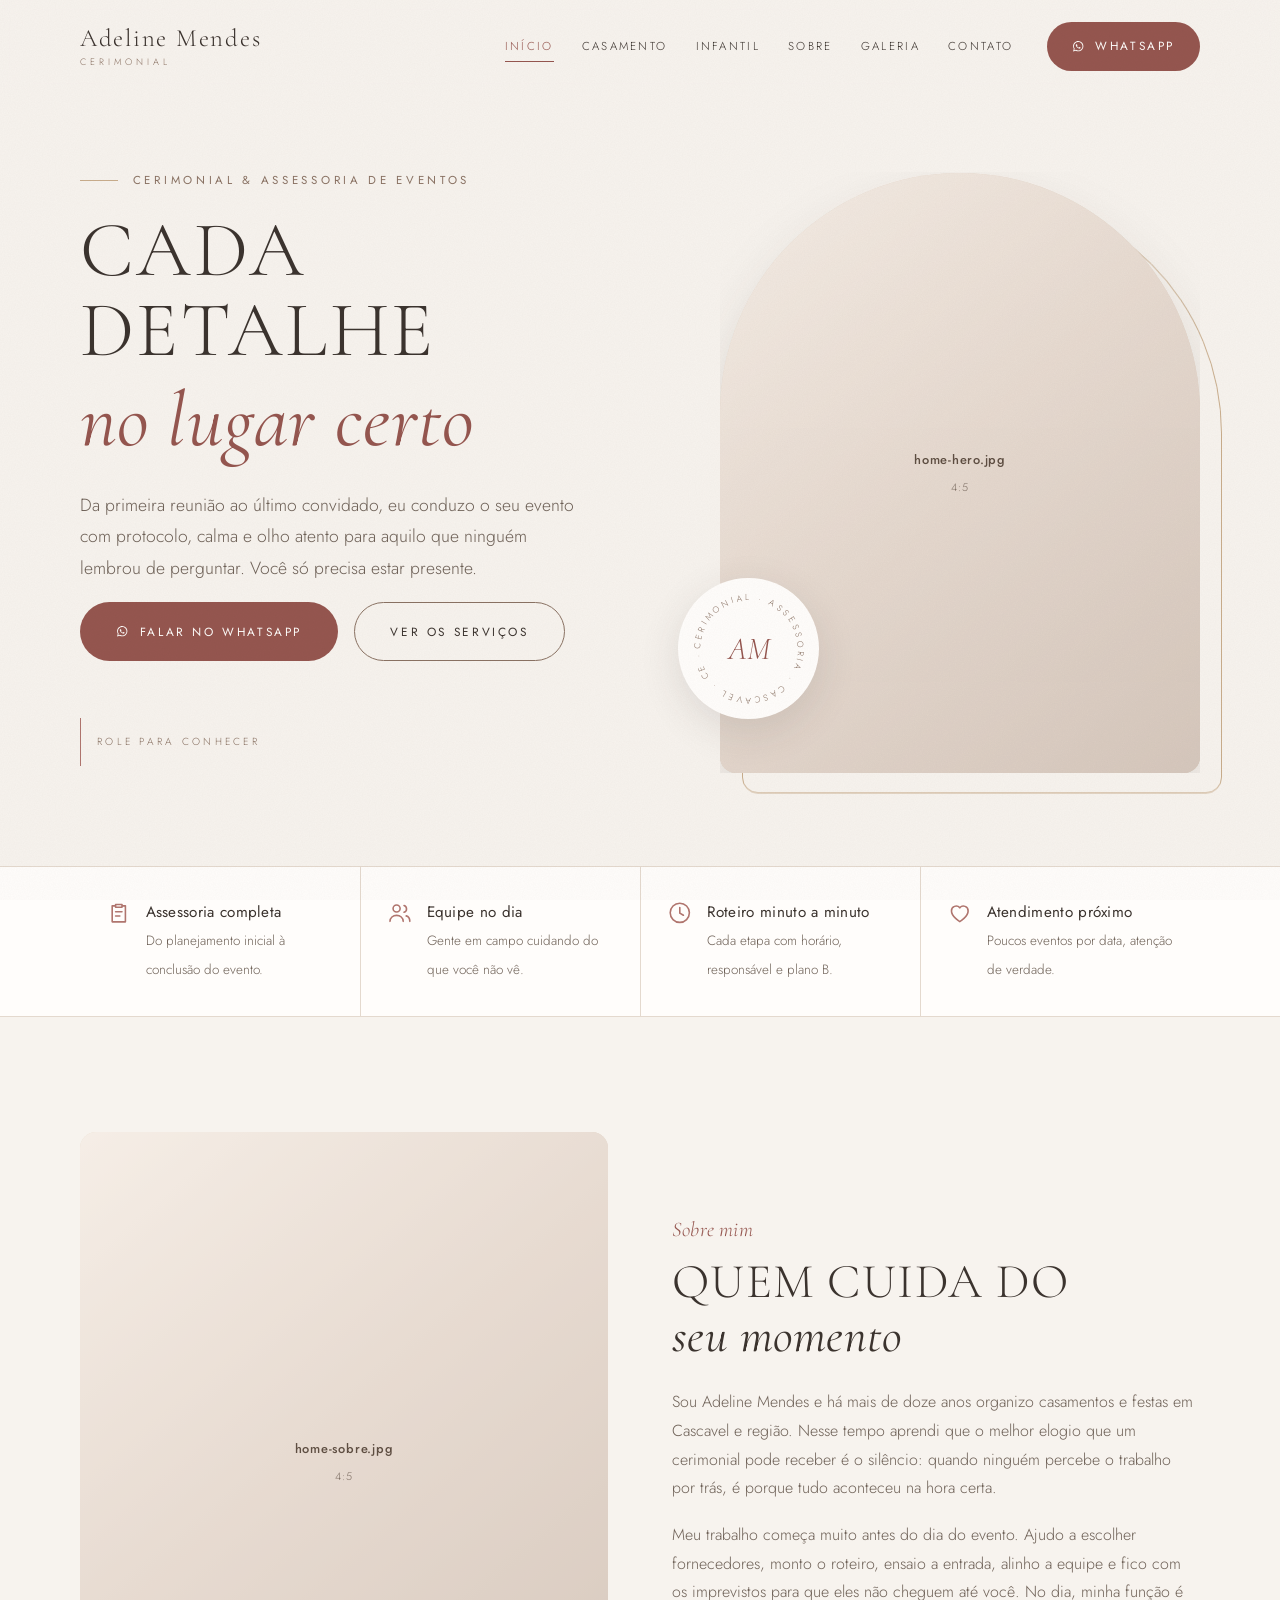
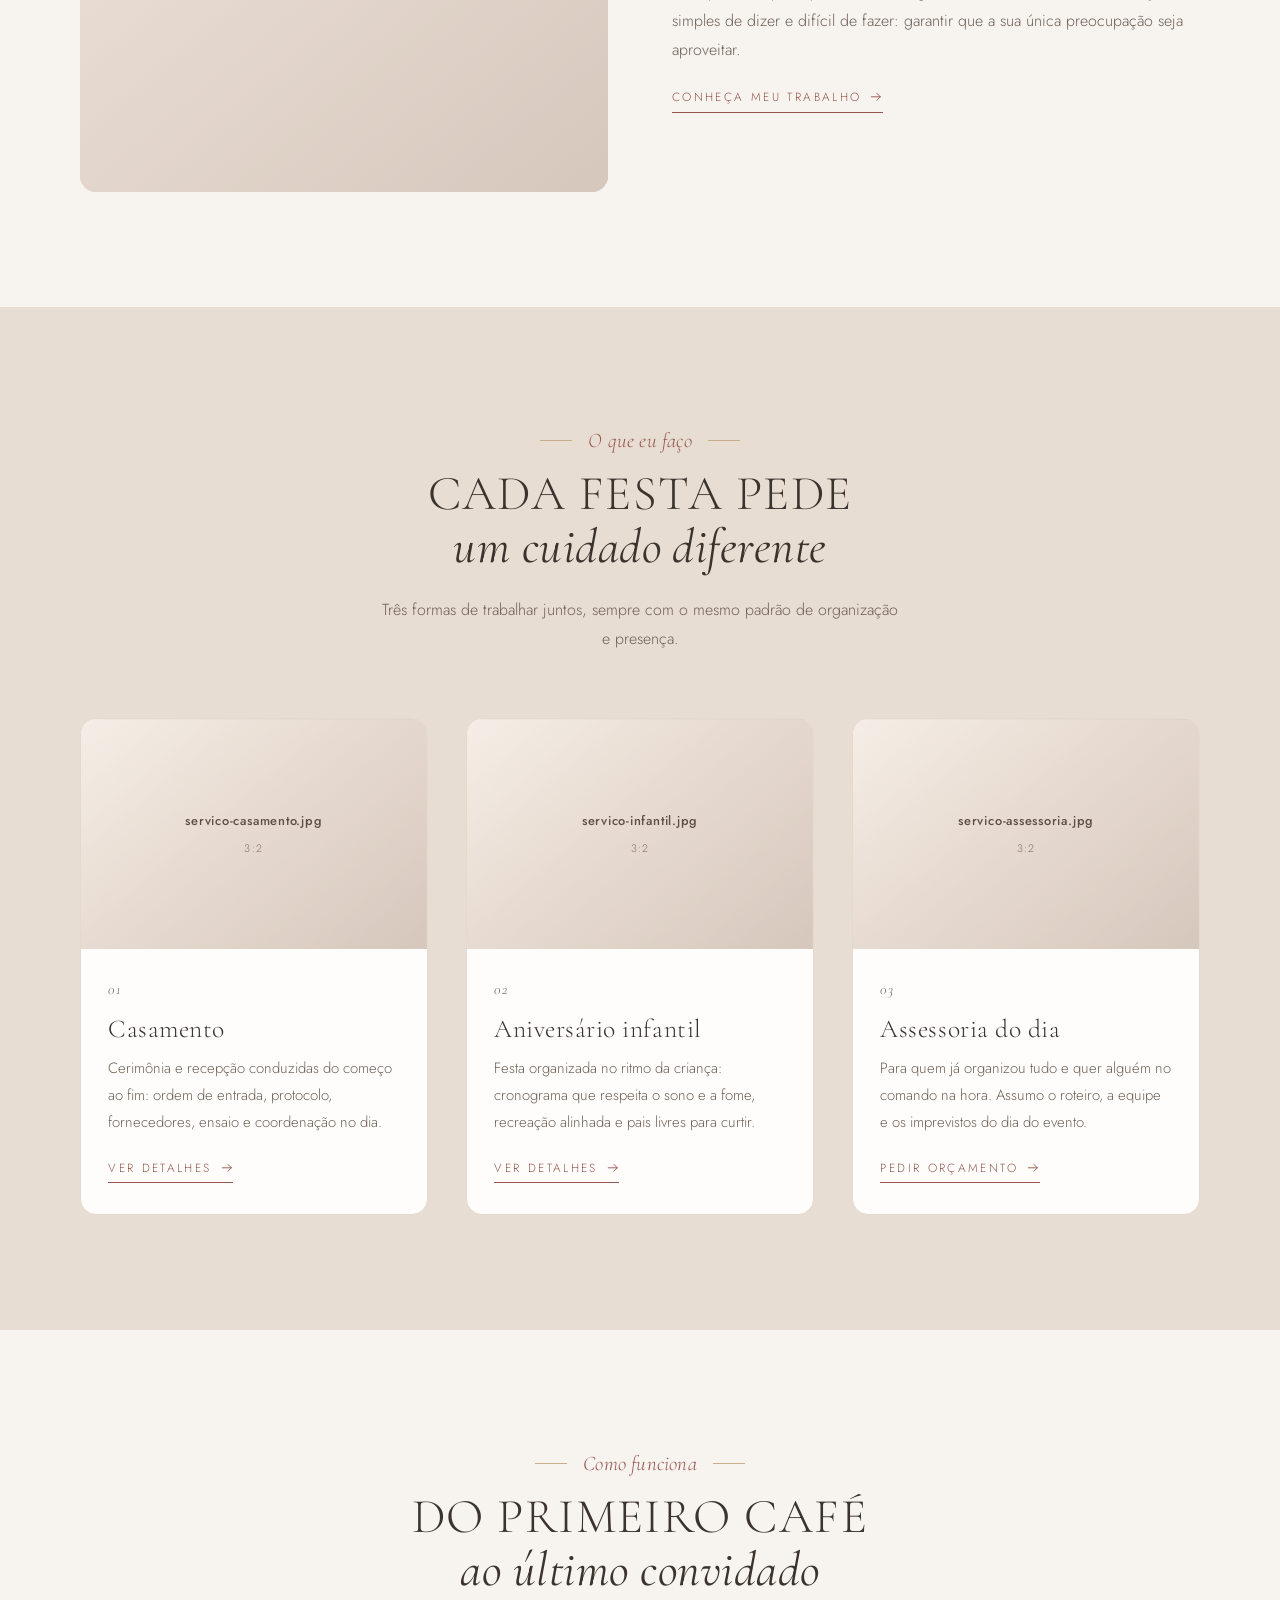
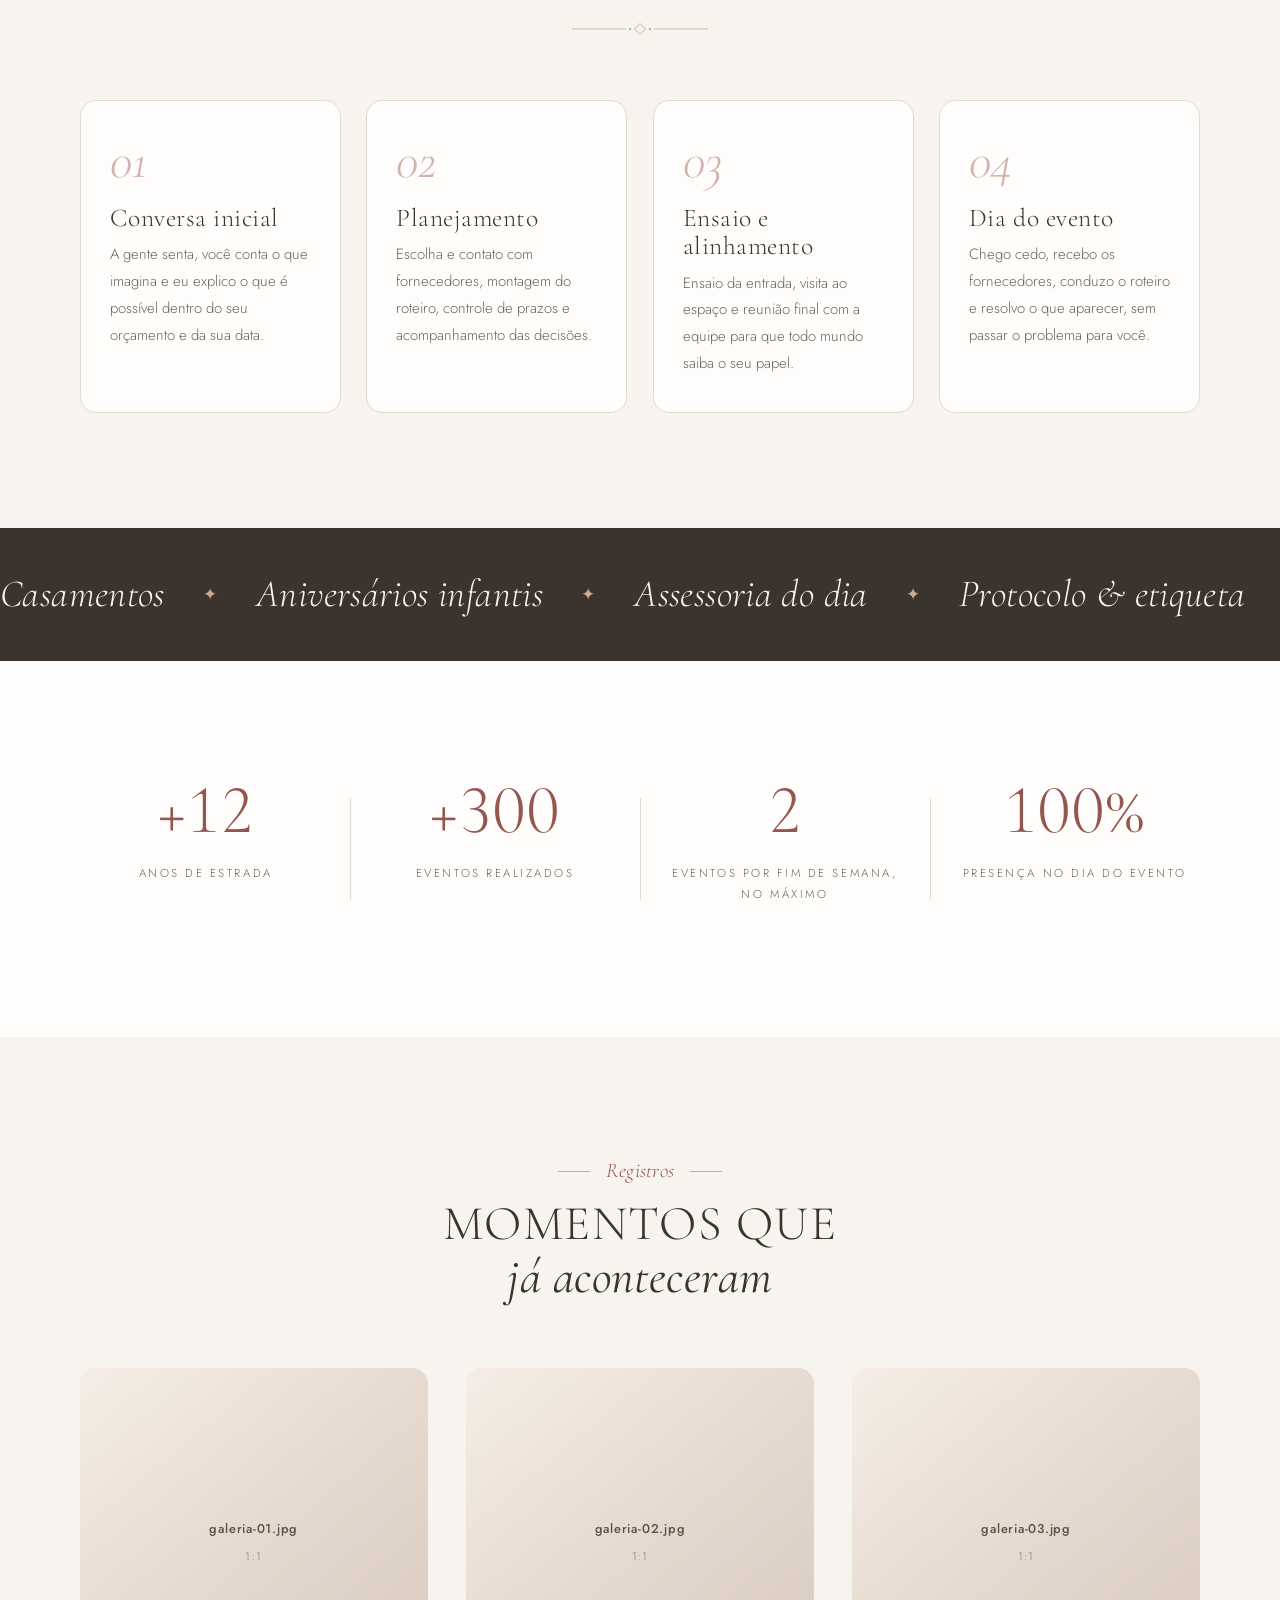
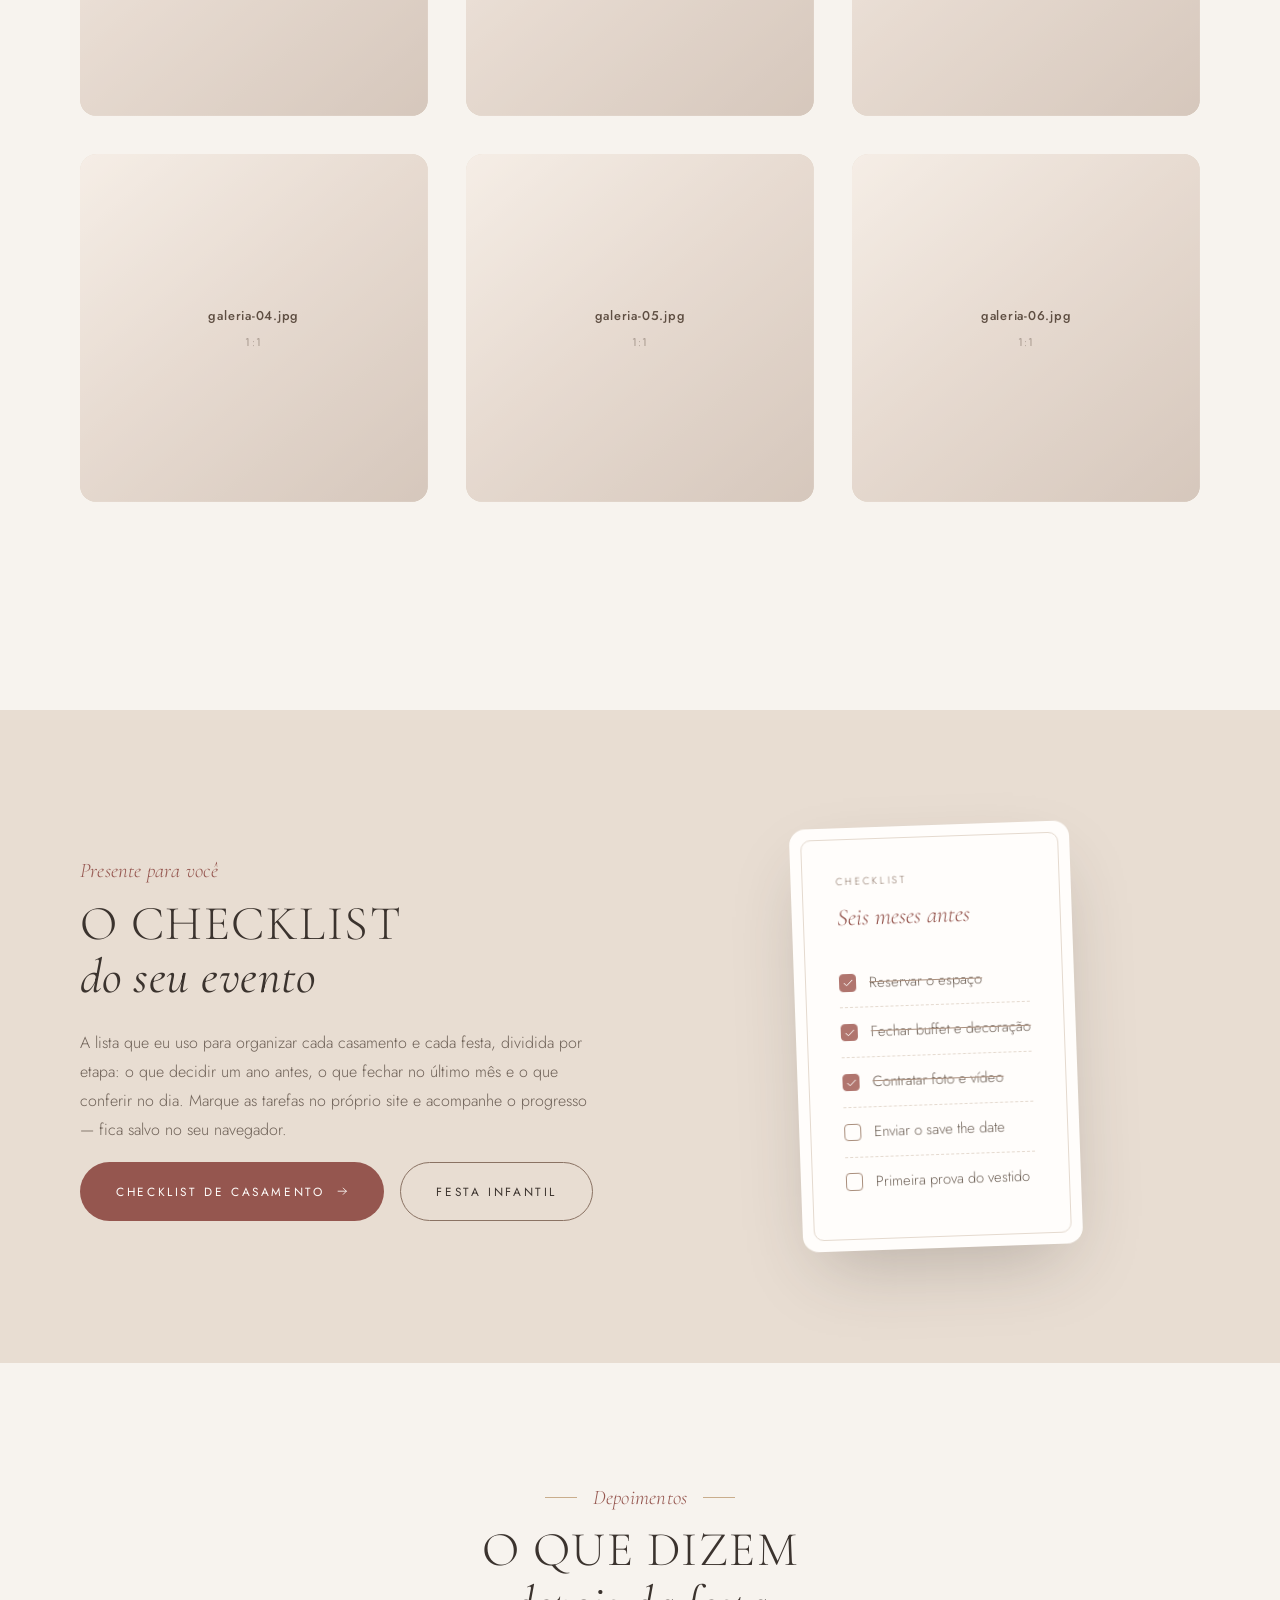
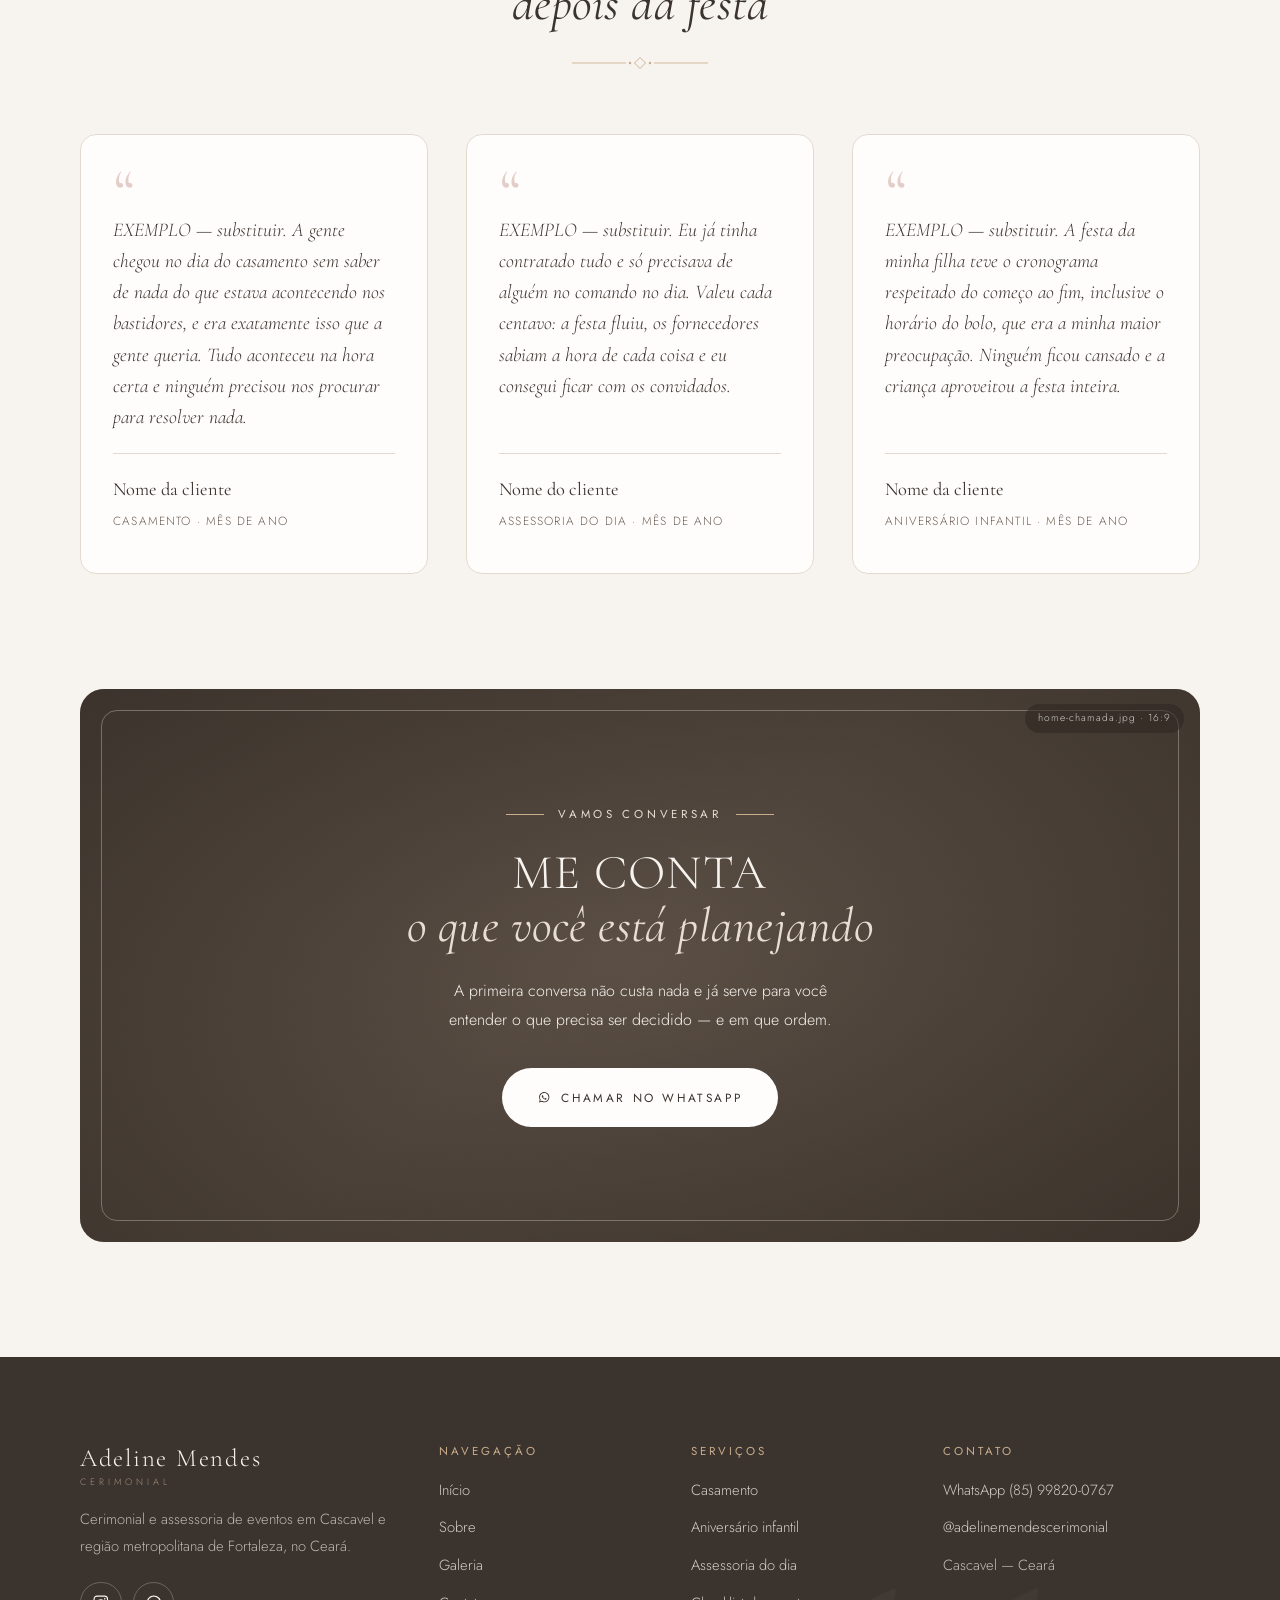
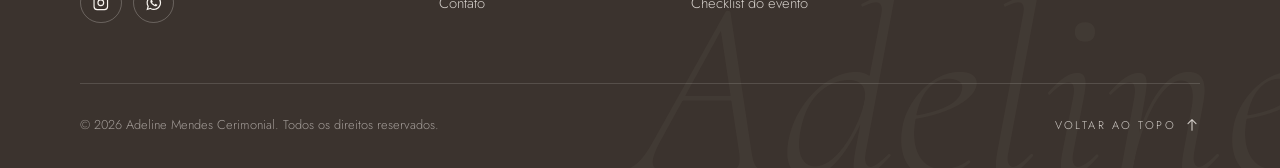
==== commit 6b5c66ee: "Cria as 5 páginas que faltavam e refina o visual com animações - Novas páginas: aniversário infantil" ====
--- a/index.html
+++ b/index.html
@@ -6,7 +6,9 @@
 <title>Adeline Mendes Cerimonial — Assessoria de casamentos e festas em Cascavel, CE</title>
 <meta name="description" content="Cerimonial e assessoria de eventos em Cascavel e região, no Ceará. Casamentos e aniversários infantis conduzidos do planejamento ao último convidado, com mais de 12 anos de experiência.">
 <meta name="author" content="Adeline Mendes Cerimonial">
+<meta name="theme-color" content="#F7F3EE">
 <link rel="canonical" href="https://momentoscerimonial.com.br/">
+<link rel="icon" href="data:image/svg+xml,%3Csvg xmlns='http://www.w3.org/2000/svg' viewBox='0 0 64 64'%3E%3Ccircle cx='32' cy='32' r='31' fill='%23F7F3EE' stroke='%23C9AD8C' stroke-width='1.5'/%3E%3Ctext x='32' y='43' text-anchor='middle' font-family='Georgia,serif' font-style='italic' font-size='30' fill='%2395564F'%3EAM%3C/text%3E%3C/svg%3E">
 
 <meta property="og:type" content="website">
 <meta property="og:locale" content="pt_BR">
@@ -15,6 +17,7 @@
 <meta property="og:url" content="https://momentoscerimonial.com.br/">
 <meta property="og:image" content="https://momentoscerimonial.com.br/assets/img/home-hero.jpg">
 
+<script>document.documentElement.classList.add('js')</script>
 <link rel="stylesheet" href="assets/css/fontes.css">
 <link rel="stylesheet" href="assets/css/site.css">
 
@@ -32,15 +35,16 @@
 }
 </script>
 </head>
-<body>
+<body id="topo">
 
 <a class="pular-para-conteudo" href="#conteudo">Pular para o conteúdo</a>
 
-<!-- Ícones usados na página -->
+<!-- Ícones usados no site -->
 <svg hidden aria-hidden="true" xmlns="http://www.w3.org/2000/svg">
   <symbol id="i-zap" viewBox="0 0 24 24"><path fill="currentColor" d="M12.04 2c-5.46 0-9.91 4.45-9.91 9.91 0 1.75.46 3.45 1.32 4.95L2 22l5.25-1.38a9.87 9.87 0 0 0 4.79 1.22h.01c5.46 0 9.91-4.45 9.91-9.91 0-2.65-1.03-5.14-2.9-7.01A9.82 9.82 0 0 0 12.04 2m0 1.67c2.2 0 4.27.86 5.82 2.42a8.2 8.2 0 0 1 2.42 5.83c0 4.54-3.7 8.23-8.25 8.23a8.2 8.2 0 0 1-4.19-1.15l-.3-.18-3.12.82.83-3.04-.2-.31a8.18 8.18 0 0 1-1.26-4.38c0-4.54 3.7-8.24 8.25-8.24m-3.28 4.4c-.15 0-.4.06-.61.28-.21.22-.81.79-.81 1.93s.83 2.24.95 2.39c.12.15 1.63 2.49 3.95 3.49.55.24.98.38 1.32.49.55.18 1.06.15 1.46.09.44-.07 1.37-.56 1.57-1.1.19-.55.19-1.01.14-1.11-.06-.1-.21-.16-.44-.28-.23-.11-1.37-.67-1.58-.75-.21-.08-.37-.11-.52.11-.15.23-.59.75-.73.9-.13.16-.27.18-.5.06-.23-.11-.97-.36-1.85-1.14-.68-.61-1.15-1.36-1.28-1.59-.14-.23-.02-.35.1-.47.1-.1.23-.27.34-.4.12-.14.15-.23.23-.39.08-.15.04-.29-.02-.4-.06-.12-.52-1.26-.71-1.72-.19-.45-.38-.39-.52-.4h-.45z"/></symbol>
   <symbol id="i-insta" viewBox="0 0 24 24"><path fill="none" stroke="currentColor" stroke-width="1.6" stroke-linecap="round" d="M7 2.8h10A4.2 4.2 0 0 1 21.2 7v10a4.2 4.2 0 0 1-4.2 4.2H7A4.2 4.2 0 0 1 2.8 17V7A4.2 4.2 0 0 1 7 2.8Z"/><circle cx="12" cy="12" r="3.9" fill="none" stroke="currentColor" stroke-width="1.6"/><circle cx="17.4" cy="6.6" r="1.1" fill="currentColor"/></symbol>
-  <symbol id="i-menu" viewBox="0 0 24 24"><path fill="none" stroke="currentColor" stroke-width="1.6" stroke-linecap="round" d="M4 7h16M4 12h16M4 17h16"/></symbol>
+  <symbol id="i-menu" viewBox="0 0 24 24"><path fill="none" stroke="currentColor" stroke-width="1.6" stroke-linecap="round" d="M4 8h16M4 16h11"/></symbol>
+  <symbol id="i-fechar" viewBox="0 0 24 24"><path fill="none" stroke="currentColor" stroke-width="1.6" stroke-linecap="round" d="m6 6 12 12M18 6 6 18"/></symbol>
   <symbol id="i-check" viewBox="0 0 24 24"><path fill="none" stroke="currentColor" stroke-width="2" stroke-linecap="round" stroke-linejoin="round" d="m4 12.5 5 5 11-11"/></symbol>
   <symbol id="i-seta" viewBox="0 0 24 24"><path fill="none" stroke="currentColor" stroke-width="1.6" stroke-linecap="round" stroke-linejoin="round" d="M4 12h16m-6-6 6 6-6 6"/></symbol>
   <symbol id="i-coracao" viewBox="0 0 24 24"><path fill="none" stroke="currentColor" stroke-width="1.5" stroke-linejoin="round" d="M12 20.3s-7.8-4.7-7.8-10A4.4 4.4 0 0 1 12 7.3a4.4 4.4 0 0 1 7.8 3c0 5.3-7.8 10-7.8 10Z"/></symbol>
@@ -48,18 +52,25 @@
   <symbol id="i-equipe" viewBox="0 0 24 24"><circle cx="9" cy="8" r="3.3" fill="none" stroke="currentColor" stroke-width="1.5"/><path fill="none" stroke="currentColor" stroke-width="1.5" stroke-linecap="round" d="M2.8 20c0-3.4 2.8-5.6 6.2-5.6s6.2 2.2 6.2 5.6M16 5.2a3.3 3.3 0 0 1 0 6.3m2 3.4c2.1.6 3.4 2.3 3.4 5.1"/></symbol>
   <symbol id="i-estrela" viewBox="0 0 24 24"><path fill="none" stroke="currentColor" stroke-width="1.5" stroke-linejoin="round" d="m12 3.6 2.6 5.3 5.9.9-4.3 4.1 1 5.8-5.2-2.7-5.2 2.7 1-5.8L3.5 9.8l5.9-.9z"/></symbol>
   <symbol id="i-prancheta" viewBox="0 0 24 24"><path fill="none" stroke="currentColor" stroke-width="1.5" stroke-linejoin="round" d="M9 4.2h6v2.6H9zM15 5.5h3.2v15H5.8v-15H9"/><path fill="none" stroke="currentColor" stroke-width="1.5" stroke-linecap="round" d="M9 11h6M9 15h4"/></symbol>
+  <symbol id="i-local" viewBox="0 0 24 24"><path fill="none" stroke="currentColor" stroke-width="1.5" stroke-linejoin="round" d="M12 21s-6.5-5.6-6.5-11a6.5 6.5 0 0 1 13 0c0 5.4-6.5 11-6.5 11Z"/><circle cx="12" cy="10" r="2.3" fill="none" stroke="currentColor" stroke-width="1.5"/></symbol>
+  <symbol id="i-calendario" viewBox="0 0 24 24"><rect x="3.8" y="5.5" width="16.4" height="14.7" rx="2" fill="none" stroke="currentColor" stroke-width="1.5"/><path fill="none" stroke="currentColor" stroke-width="1.5" stroke-linecap="round" d="M3.8 10h16.4M8.5 3.5v4M15.5 3.5v4"/></symbol>
+  <symbol id="i-balao" viewBox="0 0 24 24"><ellipse cx="12" cy="9" rx="5.6" ry="6.6" fill="none" stroke="currentColor" stroke-width="1.5"/><path fill="none" stroke="currentColor" stroke-width="1.5" stroke-linecap="round" stroke-linejoin="round" d="m11 15.6-.8 1.4h3.6l-.8-1.4M12 17c0 2-1.8 2.2-1.8 4"/></symbol>
+  <symbol id="i-imprimir" viewBox="0 0 24 24"><path fill="none" stroke="currentColor" stroke-width="1.5" stroke-linejoin="round" d="M7 8V3.8h10V8M7 17H4.5V9.5a1.5 1.5 0 0 1 1.5-1.5h12a1.5 1.5 0 0 1 1.5 1.5V17H17M7 14h10v6.2H7z"/></symbol>
+  <symbol id="i-recomecar" viewBox="0 0 24 24"><path fill="none" stroke="currentColor" stroke-width="1.5" stroke-linecap="round" stroke-linejoin="round" d="M4.5 12a7.5 7.5 0 1 0 2.2-5.3M4.5 4.5v4h4"/></symbol>
+  <symbol id="i-ornamento" viewBox="0 0 136 14"><path fill="none" stroke="currentColor" stroke-width=".8" d="M0 7h54M82 7h54"/><path fill="none" stroke="currentColor" stroke-width=".9" d="M68 1.5 73.5 7 68 12.5 62.5 7Z"/><circle cx="58" cy="7" r="1.2" fill="currentColor"/><circle cx="78" cy="7" r="1.2" fill="currentColor"/></symbol>
 </svg>
 
 <!-- ========== CABEÇALHO ========== -->
 <header class="topo">
   <div class="container topo__interno">
-    <a class="marca" href="index.html">
+    <a class="marca" href="index.html" aria-label="Adeline Mendes Cerimonial — página inicial">
       <span class="marca__nome">Adeline Mendes</span>
       <span class="marca__sub">Cerimonial</span>
     </a>
 
     <button class="abre-menu" type="button" aria-expanded="false" aria-controls="navegacao">
-      <svg aria-hidden="true"><use href="#i-menu"></use></svg>
+      <svg class="i-menu" aria-hidden="true"><use href="#i-menu"></use></svg>
+      <svg class="i-fechar" aria-hidden="true"><use href="#i-fechar"></use></svg>
       <span class="so-leitor-de-tela">Abrir menu</span>
     </button>
 
@@ -74,7 +85,7 @@
           <li><a href="contato.html">Contato</a></li>
         </ul>
       </nav>
-      <a class="btn btn--principal" href="https://wa.me/5585998200767?text=Ol%C3%A1%2C%20Adeline!%20Vim%20pelo%20site%20e%20gostaria%20de%20saber%20mais%20sobre%20a%20assessoria." target="_blank" rel="noopener">
+      <a class="btn btn--principal" href="https://wa.me/5585998200767?text=Ol%C3%A1%2C%20Adeline%21%20Vim%20pelo%20site%20e%20gostaria%20de%20saber%20mais%20sobre%20a%20assessoria." target="_blank" rel="noopener">
         <svg aria-hidden="true"><use href="#i-zap"></use></svg> WhatsApp
       </a>
     </div>
@@ -86,21 +97,29 @@
   <!-- ========== HERO ========== -->
   <section class="hero">
     <div class="container hero__grid">
-      <div class="hero__texto">
+      <div class="hero__texto entrada">
         <p class="sobrancelha">Cerimonial &amp; assessoria de eventos</p>
         <h1 class="t-hero">Cada detalhe <em>no lugar certo</em></h1>
         <p class="texto-lead">Da primeira reunião ao último convidado, eu conduzo o seu evento com protocolo, calma e olho atento para aquilo que ninguém lembrou de perguntar. Você só precisa estar presente.</p>
         <div class="hero__acoes">
-          <a class="btn btn--principal" href="https://wa.me/5585998200767?text=Ol%C3%A1%2C%20Adeline!%20Vim%20pelo%20site%20e%20gostaria%20de%20saber%20mais%20sobre%20a%20assessoria." target="_blank" rel="noopener">
+          <a class="btn btn--principal" href="https://wa.me/5585998200767?text=Ol%C3%A1%2C%20Adeline%21%20Vim%20pelo%20site%20e%20gostaria%20de%20saber%20mais%20sobre%20a%20assessoria." target="_blank" rel="noopener">
             <svg aria-hidden="true"><use href="#i-zap"></use></svg> Falar no WhatsApp
           </a>
           <a class="btn btn--contorno" href="#servicos">Ver os serviços</a>
         </div>
-      </div>
-
-      <figure class="foto foto--4x5 hero__foto" role="img"
-              aria-label="Noivos durante a cerimônia, conduzida pela assessoria."
-              data-arquivo="assets/img/home-hero.jpg" data-proporcao="4:5"></figure>
+        <a class="indicador-rolar" href="#sobre"><span></span> Role para conhecer</a>
+      </div>
+
+      <div class="hero__visual">
+        <div class="hero__moldura" data-parallax="0.05" aria-hidden="true"></div>
+        <figure class="foto foto--4x5 foto--arco hero__foto" role="img"
+                aria-label="Noivos durante a cerimônia, conduzida pela assessoria."
+                data-arquivo="assets/img/home-hero.jpg" data-proporcao="4:5"></figure>
+        <div class="selo" aria-hidden="true">
+          <svg viewBox="0 0 120 120"><defs><path id="selo-circulo" d="M60 60m-47 0a47 47 0 1 1 94 0a47 47 0 1 1-94 0"/></defs><text><textPath href="#selo-circulo" textLength="292">Cerimonial · Assessoria · Cascavel · CE ·</textPath></text></svg>
+          <span class="selo__monograma">AM</span>
+        </div>
+      </div>
     </div>
   </section>
 
@@ -137,7 +156,7 @@
       <div>
         <p class="sobrancelha-serif">Sobre mim</p>
         <h2 class="t-secao">Quem cuida do <em>seu momento</em></h2>
-        <p class="texto">Sou Adeline Mendes e há mais de doze anos organizo casamentos e festas em Cascavel e região. Nesse tempo aprendi que o melhor elogio que um cerimonial pode receber é o silêncio: quando ninguém percebe o trabalho por trás, é porque tudo aconteceu na hora certa.</p>
+        <p class="texto" style="margin-top:1.6rem">Sou Adeline Mendes e há mais de doze anos organizo casamentos e festas em Cascavel e região. Nesse tempo aprendi que o melhor elogio que um cerimonial pode receber é o silêncio: quando ninguém percebe o trabalho por trás, é porque tudo aconteceu na hora certa.</p>
         <p class="texto">Meu trabalho começa muito antes do dia do evento. Ajudo a escolher fornecedores, monto o roteiro, ensaio a entrada, alinho a equipe e fico com os imprevistos para que eles não cheguem até você. No dia, minha função é simples de dizer e difícil de fazer: garantir que a sua única preocupação seja aproveitar.</p>
         <a class="link-seta" href="sobre.html">Conheça meu trabalho <svg aria-hidden="true"><use href="#i-seta"></use></svg></a>
       </div>
@@ -150,7 +169,7 @@
       <div class="cabeca-secao centro">
         <p class="sobrancelha-serif">O que eu faço</p>
         <h2 class="t-secao">Cada festa pede <em>um cuidado diferente</em></h2>
-        <p class="texto" style="margin-inline:auto">Três formas de trabalhar juntos, sempre com o mesmo padrão de organização e presença.</p>
+        <p class="texto">Três formas de trabalhar juntos, sempre com o mesmo padrão de organização e presença.</p>
       </div>
 
       <div class="grid-3">
@@ -158,6 +177,7 @@
           <figure class="foto foto--3x2" role="img" aria-label="Cerimônia de casamento montada com arco floral."
                   data-arquivo="assets/img/servico-casamento.jpg" data-proporcao="3:2"></figure>
           <div class="card__corpo">
+            <p class="card__num">01</p>
             <h3 class="t-card">Casamento</h3>
             <p>Cerimônia e recepção conduzidas do começo ao fim: ordem de entrada, protocolo, fornecedores, ensaio e coordenação no dia.</p>
             <a class="link-seta" href="casamento.html">Ver detalhes <svg aria-hidden="true"><use href="#i-seta"></use></svg></a>
@@ -168,6 +188,7 @@
           <figure class="foto foto--3x2" role="img" aria-label="Mesa decorada de festa de aniversário infantil."
                   data-arquivo="assets/img/servico-infantil.jpg" data-proporcao="3:2"></figure>
           <div class="card__corpo">
+            <p class="card__num">02</p>
             <h3 class="t-card">Aniversário infantil</h3>
             <p>Festa organizada no ritmo da criança: cronograma que respeita o sono e a fome, recreação alinhada e pais livres para curtir.</p>
             <a class="link-seta" href="aniversario-infantil.html">Ver detalhes <svg aria-hidden="true"><use href="#i-seta"></use></svg></a>
@@ -178,6 +199,7 @@
           <figure class="foto foto--3x2" role="img" aria-label="Prancheta com o roteiro do evento nas mãos da cerimonialista."
                   data-arquivo="assets/img/servico-assessoria.jpg" data-proporcao="3:2"></figure>
           <div class="card__corpo">
+            <p class="card__num">03</p>
             <h3 class="t-card">Assessoria do dia</h3>
             <p>Para quem já organizou tudo e quer alguém no comando na hora. Assumo o roteiro, a equipe e os imprevistos do dia do evento.</p>
             <a class="link-seta" href="contato.html">Pedir orçamento <svg aria-hidden="true"><use href="#i-seta"></use></svg></a>
@@ -193,6 +215,7 @@
       <div class="cabeca-secao centro">
         <p class="sobrancelha-serif">Como funciona</p>
         <h2 class="t-secao">Do primeiro café <em>ao último convidado</em></h2>
+        <span class="ornamento" aria-hidden="true"><svg><use href="#i-ornamento"></use></svg></span>
       </div>
 
       <ol class="grid-4">
@@ -220,6 +243,14 @@
     </div>
   </section>
 
+  <!-- ========== FAIXA ROLANTE ========== -->
+  <div class="faixa-rolante" aria-hidden="true">
+    <div class="faixa-rolante__trilho">
+      <div class="faixa-rolante__grupo"><span>Casamentos</span><span>Aniversários infantis</span><span>Assessoria do dia</span><span>Protocolo &amp; etiqueta</span><span>Roteiro minuto a minuto</span></div>
+      <div class="faixa-rolante__grupo"><span>Casamentos</span><span>Aniversários infantis</span><span>Assessoria do dia</span><span>Protocolo &amp; etiqueta</span><span>Roteiro minuto a minuto</span></div>
+    </div>
+  </div>
+
   <!-- ========== NÚMEROS ========== -->
   <section class="secao secao--nata" aria-label="Números do trabalho" data-revelar>
     <div class="container numeros">
@@ -250,38 +281,64 @@
         <p class="sobrancelha-serif">Registros</p>
         <h2 class="t-secao">Momentos que <em>já aconteceram</em></h2>
       </div>
-      <div class="grid-3" id="galeria-home"><!-- preenchido por dados/galeria.js --></div>
-      <p style="text-align:center;margin-top:2.6rem">
+      <div class="grid-3 galeria-home" id="galeria-home"><!-- preenchido por dados/galeria.js --></div>
+      <p class="centro-texto" style="margin-top:2.8rem" data-rv>
         <a class="link-seta" href="galeria.html">Ver a galeria completa <svg aria-hidden="true"><use href="#i-seta"></use></svg></a>
       </p>
     </div>
   </section>
 
+  <!-- ========== CHECKLIST ========== -->
+  <section class="secao secao--areia" id="checklist" data-revelar>
+    <div class="container grid-2">
+      <div>
+        <p class="sobrancelha-serif">Presente para você</p>
+        <h2 class="t-secao">O checklist <em>do seu evento</em></h2>
+        <p class="texto" style="margin-top:1.6rem">A lista que eu uso para organizar cada casamento e cada festa, dividida por etapa: o que decidir um ano antes, o que fechar no último mês e o que conferir no dia. Marque as tarefas no próprio site e acompanhe o progresso — fica salvo no seu navegador.</p>
+        <div class="hero__acoes">
+          <a class="btn btn--principal" href="checklist.html?lista=casamento">Checklist de casamento <svg class="i-seta" aria-hidden="true"><use href="#i-seta"></use></svg></a>
+          <a class="btn btn--contorno" href="checklist.html?lista=infantil">Festa infantil</a>
+        </div>
+      </div>
+      <div class="papel" aria-hidden="true">
+        <p class="papel__titulo"><small>Checklist</small>Seis meses antes</p>
+        <ul>
+          <li class="feito"><span class="caixa"><svg><use href="#i-check"></use></svg></span> Reservar o espaço</li>
+          <li class="feito"><span class="caixa"><svg><use href="#i-check"></use></svg></span> Fechar buffet e decoração</li>
+          <li class="feito"><span class="caixa"><svg><use href="#i-check"></use></svg></span> Contratar foto e vídeo</li>
+          <li><span class="caixa"></span> Enviar o save the date</li>
+          <li><span class="caixa"></span> Primeira prova do vestido</li>
+        </ul>
+      </div>
+    </div>
+  </section>
+
   <!-- ========== DEPOIMENTOS ========== -->
-  <section class="secao secao--areia" id="depoimentos" data-revelar>
+  <section class="secao" id="depoimentos" data-revelar>
     <div class="container">
       <div class="cabeca-secao centro">
         <p class="sobrancelha-serif">Depoimentos</p>
         <h2 class="t-secao">O que dizem <em>depois da festa</em></h2>
+        <span class="ornamento" aria-hidden="true"><svg><use href="#i-ornamento"></use></svg></span>
       </div>
       <div class="grid-3" id="depoimentos-lista"><!-- preenchido por dados/depoimentos.js --></div>
     </div>
   </section>
 
   <!-- ========== CHAMADA FINAL ========== -->
-  <section class="secao" data-revelar>
+  <section class="secao" style="padding-top:0" data-revelar>
     <div class="container">
       <div class="chamada" data-fundo="assets/img/home-chamada.jpg" data-proporcao="16:9">
-        <p class="sobrancelha" style="color:var(--areia)">Vamos conversar</p>
+        <span class="chamada__moldura" aria-hidden="true"></span>
+        <p class="sobrancelha">Vamos conversar</p>
         <h2 class="t-secao">Me conta <em>o que você está planejando</em></h2>
         <p>A primeira conversa não custa nada e já serve para você entender o que precisa ser decidido — e em que ordem.</p>
-        <a class="btn btn--claro" href="https://wa.me/5585998200767?text=Ol%C3%A1%2C%20Adeline!%20Vim%20pelo%20site%20e%20gostaria%20de%20saber%20mais%20sobre%20a%20assessoria." target="_blank" rel="noopener">
+        <a class="btn btn--claro" href="https://wa.me/5585998200767?text=Ol%C3%A1%2C%20Adeline%21%20Vim%20pelo%20site%20e%20gostaria%20de%20saber%20mais%20sobre%20a%20assessoria." target="_blank" rel="noopener">
           <svg aria-hidden="true"><use href="#i-zap"></use></svg> Chamar no WhatsApp
         </a>
       </div>
     </div>
   </section>
-
 </main>
 
 <!-- ========== RODAPÉ ========== -->
@@ -294,16 +351,28 @@
           <span class="marca__sub">Cerimonial</span>
         </p>
         <p>Cerimonial e assessoria de eventos em Cascavel e região metropolitana de Fortaleza, no Ceará.</p>
+        <div class="redes">
+          <a href="https://www.instagram.com/adelinemendescerimonial/" target="_blank" rel="noopener" aria-label="Instagram"><svg aria-hidden="true"><use href="#i-insta"></use></svg></a>
+          <a href="https://wa.me/5585998200767?text=Ol%C3%A1%2C%20Adeline%21%20Vim%20pelo%20site%20e%20gostaria%20de%20saber%20mais%20sobre%20a%20assessoria." target="_blank" rel="noopener" aria-label="WhatsApp"><svg aria-hidden="true"><use href="#i-zap"></use></svg></a>
+        </div>
       </div>
 
       <div>
         <h4>Navegação</h4>
         <ul>
           <li><a href="index.html">Início</a></li>
+          <li><a href="sobre.html">Sobre</a></li>
+          <li><a href="galeria.html">Galeria</a></li>
+          <li><a href="contato.html">Contato</a></li>
+        </ul>
+      </div>
+
+      <div>
+        <h4>Serviços</h4>
+        <ul>
           <li><a href="casamento.html">Casamento</a></li>
           <li><a href="aniversario-infantil.html">Aniversário infantil</a></li>
-          <li><a href="sobre.html">Sobre</a></li>
-          <li><a href="galeria.html">Galeria</a></li>
+          <li><a href="contato.html">Assessoria do dia</a></li>
           <li><a href="checklist.html">Checklist do evento</a></li>
         </ul>
       </div>
@@ -320,12 +389,13 @@
 
     <div class="rodape__fim">
       <span>© <span data-ano>2026</span> Adeline Mendes Cerimonial. Todos os direitos reservados.</span>
-      <span>Cascavel, CE</span>
+      <a href="#topo">Voltar ao topo <svg aria-hidden="true"><use href="#i-seta"></use></svg></a>
     </div>
   </div>
+  <span class="rodape__marca-dagua" aria-hidden="true">Adeline</span>
 </footer>
 
-<a class="zap-flutuante" href="https://wa.me/5585998200767?text=Ol%C3%A1%2C%20Adeline!%20Vim%20pelo%20site%20e%20gostaria%20de%20saber%20mais%20sobre%20a%20assessoria." target="_blank" rel="noopener">
+<a class="zap-flutuante" href="https://wa.me/5585998200767?text=Ol%C3%A1%2C%20Adeline%21%20Vim%20pelo%20site%20e%20gostaria%20de%20saber%20mais%20sobre%20a%20assessoria." target="_blank" rel="noopener">
   <svg aria-hidden="true"><use href="#i-zap"></use></svg>
   <span class="so-leitor-de-tela">Falar no WhatsApp</span>
 </a>
--- a/assets/css/site.css
+++ b/assets/css/site.css
@@ -9,8 +9,10 @@
   --linho:      #F7F3EE;   /* fundo principal */
   --nata:       #FFFDFB;   /* superfícies e cards */
   --areia:      #E8DDD2;   /* faixas alternadas */
+  --areia-clara:#F0E8DF;
   --taupe:      #A98E7C;
   --castanho:   #8A7263;
+  --champanhe:  #C9AD8C;   /* filetes e ornamentos */
   --grafite:    #3B332E;   /* texto principal   10.4:1 sobre linho */
   --muted:      #6E6157;   /* texto secundário   5.4:1 sobre linho */
   --linha:      #E4D9CE;   /* bordas */
@@ -26,29 +28,26 @@
   --r:      16px;
   --r-sm:   10px;
   --r-pill: 999px;
+  --arco:   50% 50% var(--r) var(--r) / 40% 40% var(--r) var(--r);
 
   /* Ritmo */
   --gap:      clamp(1.5rem, 3vw, 2.75rem);
-  --secao:    clamp(4rem, 8vw, 7rem);
+  --secao:    clamp(4.5rem, 9vw, 8rem);
   --container: 1200px;
 
   --sombra:    0 2px 16px rgba(59, 51, 46, .06);
   --sombra-md: 0 12px 40px rgba(59, 51, 46, .12);
+  --sombra-lg: 0 30px 70px -20px rgba(59, 51, 46, .28);
+
+  /* Movimento */
+  --ease:      cubic-bezier(.22, .61, .36, 1);
+  --ease-suave: cubic-bezier(.16, 1, .3, 1);
 }
 
 /* ---------- 2. Reset ---------- */
 *, *::before, *::after { box-sizing: border-box; }
 
-html {
-  scroll-behavior: smooth;
-  /* o menu lateral fica fora da tela quando fechado; clip evita que ele
-     crie rolagem horizontal, sem quebrar o position:sticky do cabeçalho */
-  overflow-x: clip;
-}
-@media (prefers-reduced-motion: reduce) {
-  html { scroll-behavior: auto; }
-  *, *::before, *::after { animation-duration: .01ms !important; transition-duration: .01ms !important; }
-}
+html { scroll-behavior: smooth; }
 
 body {
   margin: 0;
@@ -59,12 +58,30 @@
   font-weight: 300;
   line-height: 1.8;
   -webkit-font-smoothing: antialiased;
-  overflow-x: hidden;
+  overflow-x: clip;
+}
+
+/* textura de papel bem leve sobre o site inteiro */
+body::before {
+  content: ""; position: fixed; inset: 0; z-index: 300; pointer-events: none;
+  opacity: .05; mix-blend-mode: multiply;
+  background-image: url("data:image/svg+xml,%3Csvg xmlns='http://www.w3.org/2000/svg' width='160' height='160'%3E%3Cfilter id='n'%3E%3CfeTurbulence type='fractalNoise' baseFrequency='.85' numOctaves='3' stitchTiles='stitch'/%3E%3CfeColorMatrix values='0 0 0 0 0.23 0 0 0 0 0.2 0 0 0 0 0.18 0 0 0 1 0'/%3E%3C/filter%3E%3Crect width='100%25' height='100%25' filter='url(%23n)'/%3E%3C/svg%3E");
 }
 
 img, svg, figure { display: block; max-width: 100%; }
+[hidden] { display: none !important; }
 figure { margin: 0; }
 ul, ol { margin: 0; padding: 0; list-style: none; }
+button { font: inherit; }
+
+::selection { background: var(--rose); color: var(--nata); }
+
+/* transição suave entre páginas (navegadores com suporte) */
+@view-transition { navigation: auto; }
+::view-transition-old(root) { animation: .32s var(--ease) both pagina-sai; }
+::view-transition-new(root) { animation: .5s var(--ease) both pagina-entra; }
+@keyframes pagina-sai   { to   { opacity: 0; transform: translateY(-8px); } }
+@keyframes pagina-entra { from { opacity: 0; transform: translateY(10px); } }
 
 /* ---------- 3. Tipografia ---------- */
 h1, h2, h3, h4 {
@@ -75,9 +92,9 @@
   letter-spacing: .03em;
 }
 
-.t-hero    { font-size: clamp(2.6rem, 6vw, 4.4rem); text-transform: uppercase; }
-.t-secao   { font-size: clamp(1.9rem, 3.6vw, 2.9rem); text-transform: uppercase; }
-.t-card    { font-size: clamp(1.3rem, 2vw, 1.55rem); letter-spacing: .02em; }
+.t-hero    { font-size: clamp(2.7rem, 6.2vw, 4.9rem); text-transform: uppercase; line-height: 1.02; }
+.t-secao   { font-size: clamp(1.95rem, 3.8vw, 3.1rem); text-transform: uppercase; }
+.t-card    { font-size: clamp(1.3rem, 2vw, 1.6rem); letter-spacing: .02em; }
 
 /* segunda linha em itálico, minúscula — a assinatura da direção 01 */
 .t-hero em, .t-secao em, .t-card em {
@@ -87,56 +104,77 @@
   font-weight: 400;
   letter-spacing: .01em;
 }
+.t-hero em { color: var(--rose-forte); margin-top: .12em; }
 .t-secao em.inline, .t-hero em.inline { display: inline; }
 .destaque { color: var(--rose); font-style: italic; }
 
 .sobrancelha {
+  display: flex; align-items: center; gap: .9rem;
   font-family: var(--f-texto);
   font-size: .72rem;
   font-weight: 400;
   letter-spacing: .32em;
   text-transform: uppercase;
   color: var(--castanho);
-  margin: 0 0 1.1rem;
-}
+  margin: 0 0 1.3rem;
+}
+.sobrancelha::before { content: ""; width: 2.4rem; height: 1px; background: var(--champanhe); flex: none; }
+.centro .sobrancelha, .sobrancelha.centro { justify-content: center; }
+.centro .sobrancelha::after, .sobrancelha.centro::after { content: ""; width: 2.4rem; height: 1px; background: var(--champanhe); flex: none; }
+
 .sobrancelha-serif {
   font-family: var(--f-titulo);
   font-style: italic;
-  font-size: 1.25rem;
+  font-size: 1.3rem;
   letter-spacing: .01em;
   text-transform: none;
   color: var(--rose-forte);
-  margin: 0 0 .35rem;
-}
+  margin: 0 0 .45rem;
+}
+.centro .sobrancelha-serif { display: flex; align-items: center; justify-content: center; gap: 1rem; }
+.centro .sobrancelha-serif::before,
+.centro .sobrancelha-serif::after { content: ""; width: 2rem; height: 1px; background: var(--champanhe); }
 
 p { margin: 0 0 1.1rem; }
 .texto { color: var(--muted); max-width: 58ch; }
-.texto-lead { font-size: 1.08rem; color: var(--muted); max-width: 52ch; }
+.texto-lead { font-size: 1.1rem; color: var(--muted); max-width: 50ch; }
+.centro .texto, .centro .texto-lead { margin-inline: auto; }
 a { color: var(--rose-forte); }
+
+/* ornamento sob os títulos centralizados */
+.ornamento {
+  display: block; width: 8.5rem; height: 14px; margin: 1.6rem auto 0; color: var(--champanhe);
+}
+.ornamento svg { width: 100%; height: 100%; }
 
 /* ---------- 4. Estrutura ---------- */
 .container { width: 100%; max-width: var(--container); margin-inline: auto; padding-inline: clamp(1.25rem, 4vw, 2.5rem); }
-.secao { padding-block: var(--secao); }
+.secao { padding-block: var(--secao); position: relative; }
 .secao--areia { background: var(--areia); }
 .secao--nata  { background: var(--nata); }
-
-.grid-2 { display: grid; grid-template-columns: repeat(auto-fit, minmax(320px, 1fr)); gap: var(--gap); align-items: center; }
+.secao--escura { background: var(--grafite); color: var(--linho); }
+
+.grid-2 { display: grid; grid-template-columns: repeat(auto-fit, minmax(320px, 1fr)); gap: clamp(2rem, 5vw, 5rem); align-items: center; }
 .grid-3 { display: grid; grid-template-columns: repeat(auto-fit, minmax(260px, 1fr)); gap: var(--gap); }
 .grid-4 { display: grid; grid-template-columns: repeat(auto-fit, minmax(210px, 1fr)); gap: clamp(1rem, 2vw, 1.75rem); }
-
-.cabeca-secao { max-width: 46rem; margin-bottom: clamp(2.2rem, 4vw, 3.4rem); }
+@media (max-width: 380px) { .grid-2 { grid-template-columns: 1fr; } }
+
+.cabeca-secao { max-width: 46rem; margin-bottom: clamp(2.6rem, 5vw, 4rem); }
 .cabeca-secao.centro { margin-inline: auto; text-align: center; }
+.cabeca-secao .t-secao + .texto, .cabeca-secao .t-secao + .texto-lead { margin-top: 1.4rem; }
+
+.centro-texto { text-align: center; }
 
 /* ---------- 5. Acessibilidade ---------- */
 .pular-para-conteudo {
   position: absolute; left: 1rem; top: -100%;
   background: var(--grafite); color: var(--linho);
   padding: .9rem 1.4rem; border-radius: var(--r-sm);
-  z-index: 200; transition: top .2s;
+  z-index: 400; transition: top .2s;
 }
 .pular-para-conteudo:focus { top: 1rem; }
 
-:focus-visible { outline: 3px solid var(--rose-forte); outline-offset: 3px; border-radius: 2px; }
+:focus-visible { outline: 2px solid var(--rose-forte); outline-offset: 3px; border-radius: 2px; }
 
 .so-leitor-de-tela {
   position: absolute; width: 1px; height: 1px; padding: 0; margin: -1px;
@@ -145,33 +183,46 @@
 
 /* ---------- 6. Botões ---------- */
 .btn {
-  display: inline-flex; align-items: center; gap: .65rem;
-  font-family: var(--f-texto); font-size: .76rem; font-weight: 400;
-  letter-spacing: .2em; text-transform: uppercase; text-decoration: none;
-  padding: 1.05rem 2.1rem; border: 1px solid transparent;
-  border-radius: var(--r-sm); cursor: pointer;
-  transition: background .25s, color .25s, border-color .25s, transform .25s;
-}
-.btn svg { width: 1.05em; height: 1.05em; flex: none; }
-.btn:hover { transform: translateY(-2px); }
+  --preenche: var(--grafite);
+  position: relative; isolation: isolate; overflow: hidden;
+  display: inline-flex; align-items: center; justify-content: center; gap: .7rem;
+  font-family: var(--f-texto); font-size: .74rem; font-weight: 400;
+  letter-spacing: .22em; text-transform: uppercase; text-decoration: none;
+  padding: 1.1rem 2.2rem; border: 1px solid transparent;
+  border-radius: var(--r-pill); cursor: pointer;
+  transition: color .45s var(--ease), border-color .45s var(--ease), transform .45s var(--ease), box-shadow .45s var(--ease);
+}
+.btn::before {
+  content: ""; position: absolute; inset: 0; z-index: -1;
+  background: var(--preenche); border-radius: inherit;
+  transform: scaleX(0); transform-origin: right center;
+  transition: transform .55s var(--ease-suave);
+}
+.btn:hover::before, .btn:focus-visible::before { transform: scaleX(1); transform-origin: left center; }
+.btn svg { width: 1.05em; height: 1.05em; flex: none; transition: transform .45s var(--ease); }
+.btn:hover { transform: translateY(-2px); box-shadow: 0 14px 30px -14px rgba(59, 51, 46, .5); }
+.btn:hover .i-seta { transform: translateX(4px); }
 
 .btn--principal { background: var(--rose-forte); color: var(--nata); }
-.btn--principal:hover { background: var(--grafite); }
 
 .btn--contorno { background: transparent; color: var(--grafite); border-color: var(--castanho); }
-.btn--contorno:hover { background: var(--grafite); color: var(--linho); border-color: var(--grafite); }
-
-.btn--claro { background: var(--nata); color: var(--grafite); }
-.btn--claro:hover { background: var(--rose-forte); color: var(--nata); }
+.btn--contorno:hover { color: var(--linho); border-color: var(--grafite); }
+
+.btn--claro { --preenche: var(--rose-forte); background: var(--nata); color: var(--grafite); }
+.btn--claro:hover { color: var(--nata); }
+
+.btn--pequeno { padding: .75rem 1.3rem; font-size: .68rem; }
 
 .link-seta {
   display: inline-flex; align-items: center; gap: .5rem;
-  font-size: .76rem; letter-spacing: .2em; text-transform: uppercase;
-  color: var(--rose-forte); text-decoration: none; border-bottom: 1px solid currentColor;
-  padding-bottom: .25rem; transition: gap .25s, color .25s;
+  font-size: .74rem; letter-spacing: .2em; text-transform: uppercase;
+  color: var(--rose-forte); text-decoration: none;
+  padding-bottom: .3rem;
+  background: linear-gradient(currentColor, currentColor) left bottom / 100% 1px no-repeat;
+  transition: gap .35s var(--ease), color .35s, background-size .5s var(--ease-suave);
 }
 .link-seta svg { width: 1.15em; height: 1.15em; flex: none; }
-.link-seta:hover { gap: .9rem; color: var(--grafite); }
+.link-seta:hover { gap: .95rem; color: var(--grafite); background-size: 35% 1px; }
 
 .etiqueta {
   display: inline-block; font-size: .66rem; letter-spacing: .18em; text-transform: uppercase;
@@ -182,19 +233,28 @@
 /* ---------- 7. Placeholders de foto ----------
    Cada figura aponta para um arquivo em assets/img/. Enquanto o arquivo
    não existir, o JS marca .sem-foto e mostra o nome esperado e o formato.
-   Assim que você salvar a imagem com aquele nome, o aviso some sozinho. */
+   Assim que você salvar a imagem com aquele nome, o aviso some sozinho.
+   A imagem fica num ::before para poder ter zoom e parallax sem mexer
+   no recorte arredondado da figura. */
 .foto {
-  position: relative; overflow: hidden;
+  --zoom: 1;
+  position: relative; overflow: hidden; isolation: isolate;
   border-radius: var(--r);
   background-color: var(--areia);
+}
+.foto::before {
+  content: ""; position: absolute; inset: 0; z-index: -1;
   background-image: var(--img), linear-gradient(140deg, #EFE4D8 0%, #D8C6B6 45%, #BCA694 100%);
   background-size: cover; background-position: center;
+  transform: scale(var(--zoom));
+  transition: transform 1.6s var(--ease-suave);
 }
 .foto--1x1  { aspect-ratio: 1 / 1; }
 .foto--4x5  { aspect-ratio: 4 / 5; }
 .foto--3x4  { aspect-ratio: 3 / 4; }
 .foto--16x9 { aspect-ratio: 16 / 9; }
 .foto--3x2  { aspect-ratio: 3 / 2; }
+.foto--arco { border-radius: var(--arco); }
 
 .foto__aviso { display: none; }
 .foto.sem-foto .foto__aviso {
@@ -220,70 +280,206 @@
 /* ---------- 8. Cabeçalho ---------- */
 .topo {
   position: sticky; top: 0; z-index: 100;
-  background: rgba(247, 243, 238, .93);
-  backdrop-filter: blur(10px);
+  background: rgba(247, 243, 238, .86);
+  backdrop-filter: blur(14px) saturate(1.2);
+  -webkit-backdrop-filter: blur(14px) saturate(1.2);
   border-bottom: 1px solid transparent;
-  transition: border-color .3s, box-shadow .3s;
-}
-.topo.rolou { border-bottom-color: var(--linha); box-shadow: var(--sombra); }
-.topo__interno { display: flex; align-items: center; justify-content: space-between; gap: 1.5rem; padding-block: 1.1rem; }
+  transition: border-color .4s, box-shadow .4s, background .4s;
+}
+.topo.rolou { border-bottom-color: var(--linha); box-shadow: 0 10px 30px -18px rgba(59, 51, 46, .25); background: rgba(247, 243, 238, .94); }
+.topo__interno { display: flex; align-items: center; justify-content: space-between; gap: 1.5rem; padding-block: 1.35rem; transition: padding .45s var(--ease); }
+.topo.rolou .topo__interno { padding-block: .8rem; }
+
+/* barra fina de leitura */
+.topo__progresso {
+  position: absolute; left: 0; bottom: -1px; height: 1px; width: 100%;
+  background: linear-gradient(90deg, var(--champanhe), var(--rose));
+  transform-origin: left; transform: scaleX(var(--progresso, 0));
+}
 
 .marca { display: flex; flex-direction: column; text-decoration: none; color: var(--grafite); line-height: 1.1; }
-.marca__nome { font-family: var(--f-titulo); font-size: 1.5rem; font-weight: 300; letter-spacing: .07em; }
-.marca__sub  { font-size: .58rem; letter-spacing: .38em; text-transform: uppercase; color: var(--castanho); margin-top: .3rem; }
+.marca__nome { font-family: var(--f-titulo); font-size: 1.55rem; font-weight: 300; letter-spacing: .07em; transition: font-size .45s var(--ease), letter-spacing .45s var(--ease); }
+.marca__sub  { font-size: .58rem; letter-spacing: .42em; text-transform: uppercase; color: var(--castanho); margin-top: .3rem; }
+a.marca:hover .marca__nome { letter-spacing: .1em; }
+.topo.rolou .marca__nome { font-size: 1.38rem; }
 
 .topo__nav { display: flex; align-items: center; gap: clamp(1.25rem, 2.6vw, 2.4rem); }
-.menu { display: flex; align-items: center; gap: clamp(1rem, 2.4vw, 2.1rem); }
+.menu { display: flex; align-items: center; gap: clamp(1rem, 2.2vw, 2rem); }
 .menu a {
-  font-size: .74rem; letter-spacing: .18em; text-transform: uppercase;
-  color: var(--grafite); text-decoration: none; padding-block: .4rem;
-  border-bottom: 1px solid transparent; transition: border-color .25s, color .25s;
-}
-.menu a:hover { border-bottom-color: var(--rose); }
-.menu a[aria-current="page"] { border-bottom-color: var(--rose-forte); color: var(--rose-forte); }
+  position: relative;
+  font-size: .72rem; letter-spacing: .2em; text-transform: uppercase;
+  color: var(--grafite); text-decoration: none; padding-block: .45rem;
+  transition: color .3s;
+}
+.menu a::after {
+  content: ""; position: absolute; left: 0; right: 0; bottom: 0; height: 1px;
+  background: var(--rose); transform: scaleX(0); transition: transform .45s var(--ease-suave);
+}
+.menu a:hover::after { transform: scaleX(1); }
+.menu a[aria-current="page"] { color: var(--rose-forte); }
+.menu a[aria-current="page"]::after { transform: scaleX(1); background: var(--rose-forte); }
 
 .topo .btn { padding: .8rem 1.5rem; }
 
 .abre-menu {
-  display: none; background: none; border: 1px solid var(--linha); border-radius: var(--r-sm);
+  display: none; background: none; border: 1px solid var(--linha); border-radius: var(--r-pill);
   padding: .6rem .7rem; cursor: pointer; color: var(--grafite);
 }
 .abre-menu svg { width: 1.3rem; height: 1.3rem; }
+.abre-menu .i-fechar { display: none; }
+.abre-menu[aria-expanded="true"] .i-menu { display: none; }
+.abre-menu[aria-expanded="true"] .i-fechar { display: block; }
+
+/* véu atrás do menu aberto no celular */
+body::after {
+  content: ""; position: fixed; inset: 0; z-index: 95;
+  background: rgba(45, 38, 32, .38); backdrop-filter: blur(2px);
+  opacity: 0; visibility: hidden; transition: opacity .35s, visibility 0s .35s;
+}
+.menu-aberto body::after { opacity: 1; visibility: visible; transition: opacity .35s; }
 
 @media (max-width: 960px) {
-  .abre-menu { display: block; }
+  .abre-menu { display: block; position: relative; z-index: 120; }
+
+  /* backdrop-filter cria containing block para filhos position:fixed,
+     o que prendia o painel do menu dentro da altura do cabeçalho */
+  .topo, .topo.rolou { backdrop-filter: none; -webkit-backdrop-filter: none; background: var(--linho); }
   .topo__nav {
-    position: fixed; inset: 0 0 0 auto; width: min(22rem, 86vw);
+    position: fixed; inset: 0 0 0 auto; width: min(23rem, 88vw);
     background: var(--linho); border-left: 1px solid var(--linha);
-    padding: 5.5rem 2rem 2rem; transform: translateX(100%);
-    transition: transform .35s ease; box-shadow: var(--sombra-md);
-    display: flex; flex-direction: column; gap: 2rem;
+    padding: 6rem 2.2rem 2.2rem; box-shadow: var(--sombra-lg);
+    display: flex; flex-direction: column; gap: 2.4rem;
+    align-items: flex-start; overflow-y: auto; z-index: 110;
+    transform: translateX(104%); visibility: hidden;
+    transition: transform .55s var(--ease-suave), visibility 0s .55s;
   }
-  .topo__nav[data-aberto="true"] { transform: translateX(0); }
-  .menu { flex-direction: column; align-items: flex-start; gap: 1.5rem; }
-  .menu a { font-size: .85rem; }
+  .topo__nav[data-aberto="true"] {
+    transform: none; visibility: visible;
+    transition: transform .55s var(--ease-suave), visibility 0s;
+  }
+  .menu { flex-direction: column; align-items: flex-start; gap: 1.2rem; }
+  .menu a { font-family: var(--f-titulo); font-size: 1.9rem; letter-spacing: .03em; text-transform: none; }
+  .menu li { opacity: 0; transform: translateX(24px); transition: opacity .4s, transform .5s var(--ease-suave); }
+  .topo__nav[data-aberto="true"] .menu li { opacity: 1; transform: none; transition-delay: calc(.12s + var(--i, 0) * 55ms); }
   .topo .btn { width: 100%; justify-content: center; }
 }
 
-/* ---------- 9. Hero assimétrico ---------- */
-.hero { padding-block: clamp(3rem, 6vw, 5.5rem) 0; }
-.hero__grid { display: grid; grid-template-columns: 1fr 1fr; gap: clamp(2rem, 5vw, 4.5rem); align-items: center; }
-.hero__texto { max-width: 34rem; }
-.hero .t-hero { margin-bottom: 1.6rem; }
-.hero__acoes { display: flex; flex-wrap: wrap; gap: 1rem; margin-top: .6rem; }
-.hero__foto { border-radius: var(--r); box-shadow: var(--sombra-md); }
+/* ---------- 9. Movimento: entradas e revelação ----------
+   Tudo é escopado em .js: sem JavaScript o conteúdo aparece normalmente. */
+@keyframes sobe {
+  from { opacity: 0; transform: translateY(34px); filter: blur(6px); }
+  to   { opacity: 1; transform: none; filter: none; }
+}
+@keyframes cortina {
+  from { clip-path: inset(100% 0 0 0); }
+  to   { clip-path: inset(0 0 0 0); }
+}
+@keyframes assenta { from { transform: scale(1.22); } to { transform: scale(1); } }
+@keyframes aparece { from { opacity: 0; } to { opacity: 1; } }
+@keyframes desenha { from { transform: scaleY(0); } to { transform: scaleY(1); } }
+@keyframes girar   { to { transform: rotate(360deg); } }
+@keyframes rolar   { to { transform: translateX(-50%); } }
+@keyframes pulso-linha {
+  0%   { transform: scaleY(0); transform-origin: top; }
+  45%  { transform: scaleY(1); transform-origin: top; }
+  55%  { transform: scaleY(1); transform-origin: bottom; }
+  100% { transform: scaleY(0); transform-origin: bottom; }
+}
+
+/* entrada do topo da página */
+.js .entrada > * { animation: sobe 1.1s var(--ease-suave) both; }
+.js .entrada > *:nth-child(1) { animation-delay: .15s; }
+.js .entrada > *:nth-child(2) { animation-delay: .28s; }
+.js .entrada > *:nth-child(3) { animation-delay: .44s; }
+.js .entrada > *:nth-child(4) { animation-delay: .58s; }
+.js .entrada > *:nth-child(5) { animation-delay: .7s; }
+.js .entrada > *:nth-child(6) { animation-delay: .82s; }
+.js .entrada .t-hero em { animation: sobe 1.2s var(--ease-suave) .55s both; }
+
+.js .hero__foto { animation: cortina 1.5s var(--ease-suave) .2s both; }
+.js .hero__foto::before { animation: assenta 2.4s var(--ease-suave) .2s both; }
+.js .hero__moldura { animation: aparece 1.2s var(--ease) 1s both; }
+.js .selo { animation: sobe 1.2s var(--ease-suave) 1.2s both; }
+
+/* revelação ao rolar (a classe .rv é posta pelo JS) */
+.js .rv {
+  opacity: 0; transform: translateY(32px);
+  transition: opacity 1s var(--ease), transform 1.2s var(--ease-suave);
+  transition-delay: calc(var(--i, 0) * 110ms);
+}
+.js .rv.visivel { opacity: 1; transform: none; }
+.js .rv:not(.visivel) .foto { --zoom: 1.18; }
+.js .rv .foto::before { transition-delay: calc(var(--i, 0) * 110ms); }
+.js .rv.visivel .foto::before { transition-delay: 0s; }
+
+/* ---------- 10. Hero assimétrico ---------- */
+.hero { padding-block: clamp(2.5rem, 6vw, 5.5rem) clamp(3.5rem, 7vw, 6rem); position: relative; }
+.hero__grid { display: grid; grid-template-columns: 1.05fr .95fr; gap: clamp(2.5rem, 6vw, 6rem); align-items: center; }
+.hero__texto { max-width: 36rem; }
+.hero .t-hero { margin-bottom: 1.8rem; }
+.hero__acoes { display: flex; flex-wrap: wrap; gap: 1rem; margin-top: 1rem; }
+
+.hero__visual { position: relative; isolation: isolate; max-width: 30rem; justify-self: end; width: 100%; }
+.hero__foto { box-shadow: var(--sombra-lg); }
+.hero__moldura {
+  position: absolute; inset: 1.4rem -1.4rem -1.4rem 1.4rem; z-index: -1;
+  border: 1px solid var(--champanhe); border-radius: var(--arco);
+}
+
+/* selo circular com texto girando */
+.selo {
+  position: absolute; left: -2.6rem; bottom: 9%; z-index: 2;
+  width: clamp(7rem, 11vw, 8.8rem); aspect-ratio: 1; border-radius: 50%;
+  background: var(--nata); box-shadow: var(--sombra-md);
+  display: grid; place-items: center; color: var(--castanho);
+}
+.selo svg { position: absolute; inset: 6%; width: 88%; height: 88%; animation: girar 30s linear infinite; }
+.selo text { font-family: var(--f-texto); font-size: 8.4px; letter-spacing: 2.6px; text-transform: uppercase; fill: currentColor; }
+.selo__monograma { font-family: var(--f-titulo); font-style: italic; font-size: clamp(1.6rem, 2.6vw, 2rem); color: var(--rose-forte); line-height: 1; }
+
+.indicador-rolar {
+  display: inline-flex; align-items: center; gap: 1rem; margin-top: clamp(2.4rem, 5vw, 3.6rem);
+  font-size: .64rem; letter-spacing: .32em; text-transform: uppercase; color: var(--castanho); text-decoration: none;
+}
+.indicador-rolar span { position: relative; display: block; width: 1px; height: 3rem; background: var(--linha); overflow: hidden; }
+.indicador-rolar span::after { content: ""; position: absolute; inset: 0; background: var(--rose); animation: pulso-linha 2.4s var(--ease) infinite; }
 
 @media (max-width: 860px) {
   .hero__grid { grid-template-columns: 1fr; }
-  .hero__foto { order: -1; }
-}
-
-/* ---------- 10. Faixa de diferenciais ---------- */
+  .hero__visual { order: -1; justify-self: center; max-width: min(21rem, 82%); margin-inline: auto; }
+  .hero__moldura { inset: 1rem -1rem -1rem 1rem; }
+  .selo { left: -1rem; bottom: 6%; }
+  .indicador-rolar { display: none; }
+}
+
+/* ---------- 11. Cabeçalho das páginas internas ---------- */
+.cabeca-pagina {
+  position: relative; isolation: isolate; overflow: hidden; text-align: center;
+  padding-block: clamp(3.5rem, 8vw, 7rem) clamp(3rem, 6vw, 5rem);
+}
+.cabeca-pagina::before {
+  content: attr(data-palavra); position: absolute; z-index: -1; left: 50%; top: 52%;
+  transform: translate(-50%, -50%); white-space: nowrap; pointer-events: none;
+  font-family: var(--f-titulo); font-style: italic; font-weight: 300;
+  font-size: clamp(6rem, 22vw, 17rem); line-height: 1; color: var(--areia); opacity: .7;
+}
+.cabeca-pagina .t-hero { margin-bottom: 1.6rem; }
+.cabeca-pagina .texto-lead { margin-inline: auto; }
+.cabeca-pagina .ornamento { margin-top: 2rem; }
+
+.migalhas { display: flex; justify-content: center; gap: .6rem; font-size: .7rem; letter-spacing: .2em; text-transform: uppercase; color: var(--muted); margin-bottom: 2rem; }
+.migalhas a { color: var(--muted); text-decoration: none; transition: color .3s; }
+.migalhas a:hover { color: var(--rose-forte); }
+.migalhas [aria-current] { color: var(--rose-forte); }
+
+/* ---------- 12. Faixa de diferenciais ---------- */
 .diferenciais { border-block: 1px solid var(--linha); background: var(--nata); }
 .diferenciais__lista { display: grid; grid-template-columns: repeat(auto-fit, minmax(210px, 1fr)); }
-.diferenciais__item { display: flex; align-items: flex-start; gap: .9rem; padding: 1.9rem clamp(1rem, 2vw, 1.75rem); }
+.diferenciais__item { display: flex; align-items: flex-start; gap: .9rem; padding: 2rem clamp(1rem, 2vw, 1.75rem); transition: background .4s; }
+.diferenciais__item:hover { background: var(--linho); }
 .diferenciais__item + .diferenciais__item { border-left: 1px solid var(--linha); }
-.diferenciais__item svg { width: 1.6rem; height: 1.6rem; flex: none; color: var(--rose); margin-top: .1rem; }
+.diferenciais__item svg { width: 1.6rem; height: 1.6rem; flex: none; color: var(--rose); margin-top: .1rem; transition: transform .5s var(--ease-suave); }
+.diferenciais__item:hover svg { transform: translateY(-3px) scale(1.08); }
 .diferenciais__item b { display: block; font-weight: 400; font-size: .95rem; letter-spacing: .02em; }
 .diferenciais__item span { font-size: .84rem; color: var(--muted); line-height: 1.6; }
 
@@ -291,119 +487,428 @@
   .diferenciais__item + .diferenciais__item { border-left: 0; border-top: 1px solid var(--linha); }
 }
 
-/* ---------- 11. Cards ---------- */
+/* ---------- 13. Faixa rolante ---------- */
+.faixa-rolante { overflow: hidden; background: var(--grafite); color: var(--linho); padding-block: clamp(1.4rem, 3vw, 2rem); }
+.faixa-rolante__trilho { display: flex; width: max-content; animation: rolar 48s linear infinite; }
+.faixa-rolante:hover .faixa-rolante__trilho { animation-play-state: paused; }
+.faixa-rolante__grupo { display: flex; align-items: center; flex: none; }
+.faixa-rolante__grupo span {
+  display: flex; align-items: center; gap: clamp(1.6rem, 3vw, 2.6rem); padding-right: clamp(1.6rem, 3vw, 2.6rem);
+  font-family: var(--f-titulo); font-style: italic; font-weight: 300; white-space: nowrap;
+  font-size: clamp(1.5rem, 3.2vw, 2.4rem); letter-spacing: .01em;
+}
+.faixa-rolante__grupo span::after { content: "✦"; font-style: normal; font-size: .45em; color: var(--champanhe); }
+
+/* ---------- 14. Cards ---------- */
 .card {
   background: var(--nata); border: 1px solid var(--linha); border-radius: var(--r);
   overflow: hidden; display: flex; flex-direction: column;
-  transition: transform .3s, box-shadow .3s;
-}
-.card:hover { transform: translateY(-4px); box-shadow: var(--sombra-md); }
+  transition: translate .6s var(--ease-suave), box-shadow .6s var(--ease-suave), border-color .4s;
+}
+.card:hover { translate: 0 -6px; box-shadow: var(--sombra-lg); border-color: transparent; }
+.card:hover .foto { --zoom: 1.07; }
 .card .foto { border-radius: 0; }
-.card__corpo { padding: 1.5rem 1.6rem 1.8rem; display: flex; flex-direction: column; gap: .7rem; flex: 1; }
-.card__corpo p { margin: 0; color: var(--muted); font-size: .92rem; }
-.card__corpo .link-seta { margin-top: auto; align-self: flex-start; }
+.card__corpo { padding: 1.7rem 1.7rem 1.9rem; display: flex; flex-direction: column; gap: .75rem; flex: 1; }
+.card__corpo p { margin: 0; color: var(--muted); font-size: .93rem; }
+.card__corpo .link-seta { margin-top: auto; align-self: flex-start; padding-top: .6rem; }
+.card__num { font-family: var(--f-titulo); font-style: italic; color: var(--rose); font-size: 1rem; letter-spacing: .1em; }
 
 /* Etapas numeradas */
-.etapa { background: var(--nata); border: 1px solid var(--linha); border-radius: var(--r); padding: 2rem 1.7rem; position: relative; }
-.etapa h3 { margin-bottom: .55rem; }
-.etapa p { margin: 0; font-size: .92rem; color: var(--muted); }
+.etapa {
+  background: var(--nata); border: 1px solid var(--linha); border-radius: var(--r); padding: 2.2rem 1.8rem; position: relative; overflow: hidden;
+  transition: translate .6s var(--ease-suave), box-shadow .6s var(--ease-suave);
+}
+.etapa::after {
+  content: ""; position: absolute; left: 0; right: 0; top: 0; height: 2px;
+  background: linear-gradient(90deg, var(--champanhe), var(--rose));
+  transform: scaleX(0); transform-origin: left; transition: transform .7s var(--ease-suave);
+}
+.etapa:hover { translate: 0 -4px; box-shadow: var(--sombra-md); }
+.etapa:hover::after { transform: scaleX(1); }
+.etapa h3 { margin-bottom: .6rem; }
+.etapa p { margin: 0; font-size: .93rem; color: var(--muted); }
 .etapa p.etapa__num {
-  font-family: var(--f-titulo); font-size: 2.8rem; font-style: italic;
-  color: var(--rose); line-height: 1; opacity: .5; margin-bottom: .8rem;
+  font-family: var(--f-titulo); font-size: 3.2rem; font-style: italic;
+  color: var(--rose); line-height: 1; opacity: .55; margin-bottom: 1rem;
 }
 
 /* Números / prova social */
 .numeros { display: grid; grid-template-columns: repeat(auto-fit, minmax(180px, 1fr)); gap: clamp(1.5rem, 3vw, 3rem); text-align: center; }
-.numero__valor { font-family: var(--f-titulo); font-size: clamp(2.8rem, 5vw, 3.9rem); color: var(--rose-forte); line-height: 1; }
-.numero__rotulo { font-size: .74rem; letter-spacing: .2em; text-transform: uppercase; color: var(--muted); margin-top: .7rem; }
+.numeros > div { position: relative; }
+.numeros > div + div::before { content: ""; position: absolute; left: calc(-1 * clamp(.75rem, 1.5vw, 1.5rem)); top: 15%; bottom: 15%; width: 1px; background: var(--linha); }
+@media (max-width: 760px) { .numeros > div + div::before { display: none; } }
+.numero__valor { font-family: var(--f-titulo); font-size: clamp(3rem, 5.4vw, 4.4rem); color: var(--rose-forte); line-height: 1; font-weight: 300; font-variant-numeric: lining-nums tabular-nums; }
+.numero__rotulo { font-size: .72rem; letter-spacing: .22em; text-transform: uppercase; color: var(--muted); margin-top: .8rem; }
 
 /* Depoimentos */
-.depoimento { background: var(--nata); border: 1px solid var(--linha); border-radius: var(--r); padding: 2.2rem 1.9rem; display: flex; flex-direction: column; gap: 1.2rem; }
-.depoimento__aspas { font-family: var(--f-titulo); font-size: 3rem; color: var(--areia); line-height: .6; height: 1.2rem; }
-.depoimento blockquote { margin: 0; font-size: .97rem; color: var(--muted); font-style: italic; line-height: 1.85; }
-.depoimento__autor { display: flex; align-items: center; gap: .9rem; margin-top: auto; }
+.depoimento {
+  position: relative; background: var(--nata); border: 1px solid var(--linha); border-radius: var(--r);
+  padding: 2.4rem 2rem; display: flex; flex-direction: column; gap: 1.2rem;
+  transition: translate .6s var(--ease-suave), box-shadow .6s var(--ease-suave);
+}
+.depoimento:hover { translate: 0 -4px; box-shadow: var(--sombra-md); }
+.depoimento__aspas { font-family: var(--f-titulo); font-size: 4.2rem; color: var(--rose); opacity: .35; line-height: .6; height: 1.4rem; margin: 0; }
+.depoimento blockquote { margin: 0; font-family: var(--f-titulo); font-size: 1.22rem; color: var(--grafite); font-style: italic; line-height: 1.6; }
+.depoimento__estrelas { display: flex; gap: .2rem; color: var(--champanhe); }
+.depoimento__estrelas svg { width: .9rem; height: .9rem; }
+.depoimento__autor { display: flex; align-items: center; gap: .9rem; margin-top: auto; padding-top: 1.2rem; border-top: 1px solid var(--linha); }
 .depoimento__autor .foto { width: 3rem; height: 3rem; border-radius: 50%; flex: none; }
-.depoimento__autor b { display: block; font-weight: 400; font-size: .95rem; font-family: var(--f-titulo); font-size: 1.1rem; }
-.depoimento__autor span { font-size: .78rem; color: var(--muted); letter-spacing: .08em; }
-
-/* ---------- 12. Chamada final ---------- */
+.depoimento__autor b { display: block; font-weight: 400; font-family: var(--f-titulo); font-size: 1.15rem; }
+.depoimento__autor span { font-size: .74rem; color: var(--muted); letter-spacing: .1em; text-transform: uppercase; }
+
+/* ---------- 15. Chamada final ---------- */
 .chamada {
-  position: relative; border-radius: var(--r); overflow: hidden; isolation: isolate;
-  text-align: center; padding: clamp(3.5rem, 7vw, 6rem) clamp(1.5rem, 5vw, 4rem);
+  position: relative; border-radius: calc(var(--r) * 1.5); overflow: hidden; isolation: isolate;
+  text-align: center; padding: clamp(4rem, 9vw, 7.5rem) clamp(1.5rem, 5vw, 4rem);
+}
+.chamada::before {
+  content: ""; position: absolute; inset: -12% 0; z-index: -2;
   background-image: var(--img), linear-gradient(140deg, #6F6055, #8B7A6C 45%, #6B5D51);
   background-size: cover; background-position: center;
-}
-.chamada::after { content: ""; position: absolute; inset: 0; background: linear-gradient(180deg, rgba(45,38,32,.62), rgba(45,38,32,.72)); z-index: -1; }
+  transform: translateY(var(--px, 0px));
+}
+.chamada::after { content: ""; position: absolute; inset: 0; background: radial-gradient(ellipse at center, rgba(45,38,32,.5), rgba(45,38,32,.78)); z-index: -1; }
 .chamada > *:not(.fundo__aviso) { position: relative; }
 .chamada .t-secao, .chamada p { color: var(--linho); }
-.chamada p { margin-inline: auto; max-width: 42ch; }
-
-/* ---------- 13. Rodapé ---------- */
-.rodape { background: var(--grafite); color: var(--linho); padding-block: clamp(3rem, 6vw, 4.5rem) 2rem; }
-.rodape__grid { display: grid; grid-template-columns: 1.4fr 1fr 1fr; gap: var(--gap); }
+.chamada .t-secao { margin-bottom: 1.5rem; }
+.chamada .t-secao em { color: var(--areia); }
+.chamada p { margin-inline: auto; max-width: 44ch; }
+.chamada .sobrancelha { color: var(--areia); justify-content: center; }
+.chamada .sobrancelha::after { content: ""; width: 2.4rem; height: 1px; background: var(--champanhe); }
+.chamada .btn { margin-top: 1rem; }
+.chamada__moldura { position: absolute !important; inset: clamp(.8rem, 2vw, 1.3rem); border: 1px solid rgba(232, 221, 210, .35); border-radius: var(--r); pointer-events: none; }
+
+/* ---------- 16. Convite para o checklist (home) ---------- */
+.papel {
+  position: relative; background: var(--nata); border-radius: var(--r); padding: clamp(1.8rem, 4vw, 2.8rem);
+  box-shadow: var(--sombra-lg); rotate: -2deg; max-width: 26rem; margin-inline: auto;
+  transition: rotate .8s var(--ease-suave), translate .8s var(--ease-suave);
+}
+.papel:hover { rotate: 0deg; translate: 0 -4px; }
+.papel::before { content: ""; position: absolute; inset: .7rem; border: 1px solid var(--linha); border-radius: var(--r-sm); pointer-events: none; }
+.papel__titulo { font-family: var(--f-titulo); font-size: 1.5rem; font-style: italic; color: var(--rose-forte); margin-bottom: 1.2rem; }
+.papel__titulo small { display: block; font-family: var(--f-texto); font-style: normal; font-size: .64rem; letter-spacing: .26em; text-transform: uppercase; color: var(--castanho); margin-bottom: .3rem; }
+.papel li { display: flex; align-items: center; gap: .8rem; padding: .7rem 0; border-bottom: 1px dashed var(--linha); font-size: .92rem; color: var(--muted); }
+.papel li:last-child { border-bottom: 0; }
+.papel .caixa { width: 1.1rem; height: 1.1rem; border: 1px solid var(--taupe); border-radius: 4px; flex: none; display: grid; place-items: center; color: var(--nata); }
+.papel .feito .caixa { background: var(--rose); border-color: var(--rose); }
+.papel .feito { text-decoration: line-through; text-decoration-color: var(--taupe); }
+.papel .caixa svg { width: .75rem; height: .75rem; }
+
+/* ---------- 17. Rodapé ---------- */
+.rodape { background: var(--grafite); color: var(--linho); padding-block: clamp(3.5rem, 7vw, 5.5rem) 2rem; position: relative; overflow: hidden; }
+.rodape__convite {
+  display: flex; flex-wrap: wrap; align-items: flex-end; justify-content: space-between; gap: 2rem;
+  padding-bottom: clamp(2.5rem, 5vw, 3.5rem); margin-bottom: clamp(2.5rem, 5vw, 3.5rem);
+  border-bottom: 1px solid rgba(247, 243, 238, .14);
+}
+.rodape__convite .t-secao { color: var(--linho); font-size: clamp(2rem, 4.4vw, 3.4rem); }
+.rodape__convite .t-secao em { color: var(--champanhe); }
+.rodape__grid { display: grid; grid-template-columns: 1.5fr 1fr 1fr 1.2fr; gap: var(--gap); }
 .rodape .marca__nome, .rodape a { color: var(--linho); }
 .rodape .marca__sub { color: var(--taupe); }
-.rodape h4 { font-size: .76rem; font-family: var(--f-texto); letter-spacing: .22em; text-transform: uppercase; color: var(--taupe); margin-bottom: 1.1rem; }
-.rodape li { margin-bottom: .7rem; }
-.rodape a { text-decoration: none; font-size: .92rem; opacity: .85; transition: opacity .2s; }
-.rodape a:hover { opacity: 1; text-decoration: underline; }
-.rodape p { color: rgba(247,243,238,.72); font-size: .92rem; max-width: 34ch; }
-.rodape__fim { border-top: 1px solid rgba(247,243,238,.16); margin-top: clamp(2rem, 4vw, 3rem); padding-top: 1.8rem; display: flex; flex-wrap: wrap; gap: 1rem; justify-content: space-between; font-size: .8rem; color: rgba(247,243,238,.6); }
-
-@media (max-width: 760px) { .rodape__grid { grid-template-columns: 1fr; } }
-
-/* ---------- 14. Botão flutuante de WhatsApp ---------- */
+.rodape h4 { font-size: .72rem; font-family: var(--f-texto); font-weight: 400; letter-spacing: .26em; text-transform: uppercase; color: var(--champanhe); margin-bottom: 1.2rem; }
+.rodape li { margin-bottom: .7rem; font-size: .92rem; color: rgba(247,243,238,.72); }
+.rodape a { text-decoration: none; font-size: .92rem; opacity: .8; transition: opacity .3s, padding .4s var(--ease-suave); }
+.rodape li a:hover { opacity: 1; padding-left: .35rem; }
+.rodape p { color: rgba(247,243,238,.68); font-size: .92rem; max-width: 34ch; }
+.redes { display: flex; gap: .7rem; margin-top: 1.4rem; }
+.redes a { display: grid; place-items: center; width: 2.6rem; height: 2.6rem; border-radius: 50%; border: 1px solid rgba(247,243,238,.25); opacity: 1; transition: background .35s, border-color .35s, transform .35s var(--ease-suave); }
+.redes a:hover { background: var(--rose-forte); border-color: var(--rose-forte); transform: translateY(-3px); }
+.redes svg { width: 1.1rem; height: 1.1rem; }
+.rodape__fim { border-top: 1px solid rgba(247,243,238,.14); margin-top: clamp(2.5rem, 5vw, 3.5rem); padding-top: 1.8rem; display: flex; flex-wrap: wrap; gap: 1rem; justify-content: space-between; align-items: center; font-size: .8rem; color: rgba(247,243,238,.55); }
+.rodape__fim a { font-size: .7rem; letter-spacing: .22em; text-transform: uppercase; display: inline-flex; align-items: center; gap: .5rem; }
+.rodape__fim a svg { width: 1rem; height: 1rem; transform: rotate(-90deg); transition: transform .4s var(--ease-suave); }
+.rodape__fim a:hover svg { transform: rotate(-90deg) translateX(3px); }
+.rodape__marca-dagua {
+  position: absolute; right: -2rem; bottom: -3.2rem; pointer-events: none; user-select: none;
+  font-family: var(--f-titulo); font-style: italic; font-size: clamp(8rem, 20vw, 16rem); line-height: 1;
+  color: rgba(247, 243, 238, .035);
+}
+
+@media (max-width: 900px) { .rodape__grid { grid-template-columns: 1fr 1fr; } }
+@media (max-width: 560px) { .rodape__grid { grid-template-columns: 1fr; } }
+
+/* ---------- 18. Botão flutuante de WhatsApp ---------- */
 .zap-flutuante {
   position: fixed; right: clamp(1rem, 3vw, 2rem); bottom: clamp(1rem, 3vw, 2rem); z-index: 90;
   display: flex; align-items: center; justify-content: center;
-  width: 3.5rem; height: 3.5rem; border-radius: 50%;
+  width: 3.6rem; height: 3.6rem; border-radius: 50%;
   background: var(--rose-forte); color: var(--nata);
-  box-shadow: var(--sombra-md); transition: transform .25s, background .25s;
-}
+  box-shadow: var(--sombra-md); transition: transform .45s var(--ease-suave), background .35s, opacity .45s;
+}
+.zap-flutuante::before {
+  content: ""; position: absolute; inset: 0; border-radius: 50%; border: 1px solid var(--rose-forte);
+  animation: onda 2.8s var(--ease) infinite;
+}
+@keyframes onda { from { transform: scale(1); opacity: .7; } to { transform: scale(1.7); opacity: 0; } }
 .zap-flutuante:hover { transform: scale(1.08); background: var(--grafite); }
 .zap-flutuante svg { width: 1.6rem; height: 1.6rem; }
-
-/* ---------- 15. Blocos de conteúdo das páginas de evento ---------- */
-.lista-check { display: grid; gap: .9rem; }
-.lista-check li { display: flex; gap: .8rem; align-items: flex-start; color: var(--muted); font-size: .96rem; }
+.js .zap-flutuante:not(.aparece) { opacity: 0; transform: translateY(20px) scale(.8); pointer-events: none; }
+
+/* ---------- 19. Blocos de conteúdo das páginas de evento ---------- */
+.lista-check { display: grid; gap: .95rem; margin-top: 1.8rem; }
+.lista-check li { display: flex; gap: .85rem; align-items: flex-start; color: var(--muted); font-size: .96rem; }
 .lista-check svg { width: 1.1rem; height: 1.1rem; flex: none; color: var(--rose); margin-top: .42rem; }
 
-.roteiro { border-left: 2px solid var(--taupe); padding-left: clamp(1.4rem, 3vw, 2.2rem); display: grid; gap: 2.1rem; }
+.roteiro { position: relative; padding-left: clamp(1.6rem, 3vw, 2.4rem); display: grid; gap: 2.3rem; }
+.roteiro::before { content: ""; position: absolute; left: 0; top: .5rem; bottom: .5rem; width: 1px; background: var(--taupe); transform-origin: top; }
+.js .roteiro:not(.visivel-linha)::before { transform: scaleY(0); }
+.js .roteiro.visivel-linha::before { animation: desenha 2.4s var(--ease-suave) both; }
 .roteiro__item { position: relative; }
-.roteiro__item::before { content: ""; position: absolute; left: calc(-1 * clamp(1.4rem, 3vw, 2.2rem) - 6px); top: .55rem; width: 10px; height: 10px; border-radius: 50%; background: var(--rose); border: 2px solid var(--linho); }
-.roteiro__hora { font-size: .74rem; letter-spacing: .2em; text-transform: uppercase; color: var(--rose-forte); margin-bottom: .3rem; }
-.roteiro__item h3 { font-size: 1.35rem; margin-bottom: .4rem; }
-.roteiro__item p { margin: 0; color: var(--muted); font-size: .94rem; }
+.roteiro__item::before { content: ""; position: absolute; left: calc(-1 * clamp(1.6rem, 3vw, 2.4rem) - 5px); top: .55rem; width: 11px; height: 11px; border-radius: 50%; background: var(--rose); box-shadow: 0 0 0 4px var(--areia); }
+.secao--nata .roteiro__item::before { box-shadow: 0 0 0 4px var(--nata); }
+.roteiro__hora { font-size: .72rem; letter-spacing: .22em; text-transform: uppercase; color: var(--rose-forte); margin-bottom: .35rem; }
+.roteiro__item h3 { font-size: 1.45rem; margin-bottom: .4rem; }
+.roteiro__item p { margin: 0; color: var(--muted); font-size: .95rem; max-width: 62ch; }
+
+@media (min-width: 900px) {
+  .roteiro--duplo { grid-template-columns: 1fr 1fr; column-gap: 4rem; }
+}
 
 .acordeao { border-top: 1px solid var(--linha); }
 .acordeao details { border-bottom: 1px solid var(--linha); }
 .acordeao summary {
   display: flex; align-items: center; justify-content: space-between; gap: 1rem;
-  padding: 1.5rem 0; cursor: pointer; list-style: none;
-  font-family: var(--f-titulo); font-size: 1.35rem; letter-spacing: .02em;
-}
+  padding: 1.6rem 0; cursor: pointer; list-style: none;
+  font-family: var(--f-titulo); font-size: clamp(1.25rem, 2vw, 1.45rem); letter-spacing: .02em;
+  transition: color .3s, padding .45s var(--ease-suave);
+}
+.acordeao summary:hover { color: var(--rose-forte); padding-left: .4rem; }
 .acordeao summary::-webkit-details-marker { display: none; }
-.acordeao summary::after { content: "+"; font-family: var(--f-texto); font-size: 1.5rem; font-weight: 300; color: var(--rose); transition: transform .3s; }
-.acordeao details[open] summary::after { transform: rotate(45deg); }
-.acordeao__corpo { padding-bottom: 1.6rem; color: var(--muted); font-size: .96rem; }
+.acordeao summary::after {
+  content: "+"; flex: none; display: grid; place-items: center; width: 2.1rem; height: 2.1rem; border-radius: 50%;
+  border: 1px solid var(--linha); font-family: var(--f-texto); font-size: 1.2rem; font-weight: 300; color: var(--rose);
+  transition: transform .45s var(--ease-suave), background .3s, color .3s;
+}
+.acordeao details[open] summary::after { transform: rotate(135deg); background: var(--rose-forte); color: var(--nata); border-color: var(--rose-forte); }
+.acordeao__corpo { padding-bottom: 1.7rem; color: var(--muted); font-size: .97rem; max-width: 72ch; }
 .acordeao__corpo p:last-child { margin-bottom: 0; }
-
-/* Galeria de estilos */
+.js .acordeao details[open] .acordeao__corpo { animation: sobe .7s var(--ease-suave) both; }
+
+/* Galeria de estilos / temas */
 .estilos { display: grid; grid-template-columns: repeat(3, 1fr); gap: clamp(1rem, 2vw, 1.5rem); }
 @media (max-width: 900px) { .estilos { grid-template-columns: repeat(2, 1fr); } }
 @media (max-width: 560px) { .estilos { grid-template-columns: 1fr; } }
 .estilo { position: relative; border-radius: var(--r); overflow: hidden; }
 .estilo .foto { border-radius: var(--r); }
+.estilo:hover .foto { --zoom: 1.08; }
 .estilo__nome {
-  position: absolute; left: 0; right: 0; bottom: 0; padding: 2.5rem 1.2rem 1.1rem;
-  background: linear-gradient(180deg, transparent, rgba(45,38,32,.82));
-  color: var(--linho); font-family: var(--f-titulo); font-size: 1.25rem; letter-spacing: .04em;
-}
-.estilo__nome small { display: block; font-family: var(--f-texto); font-size: .72rem; letter-spacing: .14em; text-transform: uppercase; opacity: .82; margin-top: .25rem; }
-
-/* ---------- 16. Impressão ---------- */
+  position: absolute; left: 0; right: 0; bottom: 0; padding: 3rem 1.4rem 1.3rem; margin: 0;
+  background: linear-gradient(180deg, transparent, rgba(45,38,32,.85));
+  color: var(--linho); font-family: var(--f-titulo); font-size: 1.45rem; letter-spacing: .03em;
+}
+.estilo__nome small {
+  display: block; font-family: var(--f-texto); font-size: .7rem; letter-spacing: .16em; text-transform: uppercase;
+  opacity: .82; margin-top: .3rem; max-height: 2rem; overflow: hidden;
+}
+@media (hover: hover) {
+  .estilo__nome small { max-height: 0; opacity: 0; transition: max-height .5s var(--ease-suave), opacity .5s; }
+  .estilo:hover .estilo__nome small { max-height: 2rem; opacity: .82; }
+}
+
+/* ---------- 20. Sobre ---------- */
+.capitular::first-letter {
+  float: left; font-family: var(--f-titulo); font-size: 4.6rem; line-height: .82; padding: .35rem .7rem 0 0;
+  color: var(--rose-forte); font-style: italic;
+}
+.colunas-texto { columns: 2 22rem; column-gap: clamp(2rem, 5vw, 4rem); color: var(--muted); }
+.colunas-texto p { break-inside: avoid; }
+
+.valores { display: grid; grid-template-columns: repeat(auto-fit, minmax(240px, 1fr)); gap: 0; border-top: 1px solid var(--linha); }
+.valor { padding: 2.4rem clamp(1.2rem, 2.5vw, 2.2rem) 2.4rem 0; border-bottom: 1px solid var(--linha); }
+.valor__num { font-family: var(--f-titulo); font-style: italic; font-size: 1.1rem; color: var(--rose); letter-spacing: .12em; margin-bottom: 1rem; }
+.valor h3 { font-size: 1.6rem; margin-bottom: .7rem; }
+.valor p { color: var(--muted); font-size: .94rem; margin: 0; }
+@media (min-width: 761px) {
+  .valor { padding-left: clamp(1.2rem, 2.5vw, 2.2rem); }
+  .valor + .valor { border-left: 1px solid var(--linha); }
+  .valor:first-child { padding-left: 0; }
+}
+
+.mosaico { display: grid; grid-template-columns: 1.2fr 1fr; grid-template-rows: auto auto; gap: clamp(1rem, 2vw, 1.5rem); }
+.mosaico > :first-child { grid-row: span 2; aspect-ratio: auto; min-height: 100%; }
+@media (max-width: 640px) {
+  .mosaico { grid-template-columns: 1fr 1fr; }
+  .mosaico > :first-child { grid-row: auto; grid-column: 1 / -1; aspect-ratio: 4 / 5; }
+}
+
+.citacao-grande { max-width: 52rem; margin: 0 auto; text-align: center; }
+.citacao-grande blockquote {
+  margin: 0; font-family: var(--f-titulo); font-style: italic; font-weight: 300;
+  font-size: clamp(1.7rem, 3.6vw, 2.7rem); line-height: 1.3; color: var(--grafite);
+}
+.citacao-grande blockquote::before { content: "“"; display: block; font-size: 5rem; line-height: .5; color: var(--rose); opacity: .45; margin-bottom: 1.4rem; }
+.citacao-grande figcaption { margin-top: 1.8rem; font-size: .72rem; letter-spacing: .28em; text-transform: uppercase; color: var(--castanho); }
+
+/* ---------- 21. Galeria ---------- */
+.filtros { display: flex; flex-wrap: wrap; justify-content: center; gap: .6rem; margin-bottom: clamp(2.2rem, 4vw, 3rem); }
+.filtro {
+  display: inline-flex; align-items: center; gap: .55rem;
+  background: transparent; border: 1px solid var(--linha); border-radius: var(--r-pill);
+  padding: .75rem 1.4rem; cursor: pointer; color: var(--grafite);
+  font-size: .7rem; letter-spacing: .2em; text-transform: uppercase; transition: background .35s, color .35s, border-color .35s;
+}
+.filtro:hover { border-color: var(--castanho); }
+.filtro[aria-pressed="true"] { background: var(--grafite); color: var(--linho); border-color: var(--grafite); }
+.filtro small { font-size: .66rem; opacity: .6; letter-spacing: .05em; }
+
+.galeria-grade { columns: 3 17rem; column-gap: clamp(.9rem, 2vw, 1.4rem); }
+.galeria-item {
+  display: block; width: 100%; margin: 0 0 clamp(.9rem, 2vw, 1.4rem); padding: 0; border: 0; background: none; cursor: zoom-in;
+  break-inside: avoid; position: relative; border-radius: var(--r); overflow: hidden; text-align: left;
+  transition: opacity .5s var(--ease), transform .6s var(--ease-suave);
+}
+.galeria-item .foto { border-radius: var(--r); }
+.galeria-item::after {
+  content: attr(data-legenda); position: absolute; left: 0; right: 0; bottom: 0; padding: 3rem 1.2rem 1.1rem;
+  background: linear-gradient(180deg, transparent, rgba(45,38,32,.8)); color: var(--linho);
+  font-size: .84rem; line-height: 1.5; opacity: 0; transform: translateY(10px); transition: opacity .45s, transform .55s var(--ease-suave);
+}
+.galeria-item:hover::after, .galeria-item:focus-visible::after { opacity: 1; transform: none; }
+.galeria-item:hover .foto { --zoom: 1.06; }
+.galeria-item.oculto { display: none; }
+.galeria-home > .galeria-item { margin: 0; cursor: pointer; }
+.galeria-item.saindo { opacity: 0; transform: scale(.96); }
+
+/* lightbox */
+.lightbox {
+  width: 100vw; height: 100dvh; max-width: none; max-height: none; margin: 0; padding: 0; border: 0;
+  background: rgba(33, 28, 24, .97); color: var(--linho);
+}
+.lightbox[open] { display: grid; grid-template-rows: 1fr auto; place-items: center; animation: aparece .4s var(--ease) both; }
+.lightbox::backdrop { background: transparent; }
+.lightbox__palco { position: relative; width: min(92vw, 1100px); height: min(78dvh, 900px); display: grid; place-items: center; }
+.lightbox__foto { width: 100%; height: 100%; background-color: transparent; border-radius: var(--r-sm); }
+.lightbox__foto::before { background-size: contain; background-repeat: no-repeat; }
+.lightbox__foto.sem-foto::before { background-size: cover; inset: 0 15%; border-radius: var(--r-sm); }
+.lightbox__foto .foto__aviso { background: none !important; }
+.lightbox__foto.trocando { animation: aparece .45s var(--ease) both; }
+.lightbox__legenda { padding: 1.2rem 1.5rem 1.8rem; text-align: center; font-size: .9rem; color: rgba(247,243,238,.8); max-width: 60ch; }
+.lightbox__legenda b { display: block; font-weight: 400; font-size: .66rem; letter-spacing: .26em; text-transform: uppercase; color: var(--champanhe); margin-bottom: .4rem; }
+.lightbox__btn {
+  position: absolute; z-index: 2; display: grid; place-items: center; width: 3.2rem; height: 3.2rem; border-radius: 50%;
+  background: rgba(247,243,238,.08); border: 1px solid rgba(247,243,238,.2); color: var(--linho); cursor: pointer;
+  transition: background .3s, transform .4s var(--ease-suave);
+}
+.lightbox__btn:hover { background: var(--rose-forte); }
+.lightbox__btn svg { width: 1.2rem; height: 1.2rem; }
+.lightbox__fechar { top: 1.2rem; right: 1.2rem; }
+.lightbox__ant { left: 1.2rem; top: 50%; transform: translateY(-50%); }
+.lightbox__prox { right: 1.2rem; top: 50%; transform: translateY(-50%); }
+.lightbox__ant svg { transform: rotate(180deg); }
+
+/* ---------- 22. Contato ---------- */
+.contato-grid { display: grid; grid-template-columns: 1.35fr 1fr; gap: clamp(2rem, 5vw, 4rem); align-items: start; }
+@media (max-width: 900px) { .contato-grid { grid-template-columns: 1fr; } }
+
+.formulario {
+  background: var(--nata); border: 1px solid var(--linha); border-radius: calc(var(--r) * 1.3);
+  padding: clamp(1.8rem, 4vw, 3rem); box-shadow: var(--sombra);
+}
+.formulario__grade { display: grid; grid-template-columns: 1fr 1fr; gap: 1.6rem 1.4rem; margin-top: 2rem; }
+.formulario__grade .inteiro { grid-column: 1 / -1; }
+@media (max-width: 560px) { .formulario__grade { grid-template-columns: 1fr; } }
+.campo { display: flex; flex-direction: column; gap: .5rem; }
+.campo label { font-size: .68rem; letter-spacing: .22em; text-transform: uppercase; color: var(--castanho); }
+.campo label span { color: var(--rose-forte); }
+.campo input, .campo select, .campo textarea {
+  font: inherit; font-size: 1rem; color: var(--grafite); background: transparent;
+  border: 0; border-bottom: 1px solid var(--taupe); border-radius: 0; padding: .6rem 0 .7rem;
+  transition: border-color .3s, box-shadow .3s; width: 100%;
+}
+.campo select { appearance: none; cursor: pointer; background: url("data:image/svg+xml,%3Csvg xmlns='http://www.w3.org/2000/svg' viewBox='0 0 24 24'%3E%3Cpath fill='none' stroke='%238A7263' stroke-width='1.5' d='m6 9 6 6 6-6'/%3E%3C/svg%3E") right center / 1.1rem no-repeat; padding-right: 1.6rem; }
+.campo textarea { resize: vertical; min-height: 7rem; }
+.campo input:focus, .campo select:focus, .campo textarea:focus { outline: none; border-bottom-color: var(--rose-forte); box-shadow: 0 1px 0 0 var(--rose-forte); }
+.campo input:user-invalid, .campo select:user-invalid { border-bottom-color: #A3413A; }
+.campo__erro { display: none; font-size: .8rem; color: #A3413A; }
+.campo:has(:user-invalid) .campo__erro { display: block; }
+.formulario__rodape { display: flex; flex-wrap: wrap; align-items: center; justify-content: space-between; gap: 1.2rem; margin-top: 2.2rem; }
+.formulario__rodape small { color: var(--muted); font-size: .82rem; max-width: 32ch; line-height: 1.6; }
+
+.canais { display: grid; gap: 1rem; }
+.canal {
+  display: flex; gap: 1.1rem; align-items: flex-start; padding: 1.5rem 1.6rem;
+  background: var(--nata); border: 1px solid var(--linha); border-radius: var(--r);
+  text-decoration: none; color: var(--grafite);
+  transition: translate .5s var(--ease-suave), box-shadow .5s var(--ease-suave), border-color .4s;
+}
+a.canal:hover { translate: 6px 0; box-shadow: var(--sombra-md); border-color: transparent; }
+.canal__icone { display: grid; place-items: center; width: 2.8rem; height: 2.8rem; flex: none; border-radius: 50%; background: var(--areia); color: var(--rose-forte); transition: background .35s, color .35s; }
+a.canal:hover .canal__icone { background: var(--rose-forte); color: var(--nata); }
+.canal__icone svg { width: 1.2rem; height: 1.2rem; }
+.canal b { display: block; font-family: var(--f-titulo); font-weight: 400; font-size: 1.3rem; }
+.canal span { font-size: .88rem; color: var(--muted); line-height: 1.6; }
+
+/* ---------- 23. Checklist ---------- */
+.checklist-barra {
+  position: sticky; top: 5rem; z-index: 20; display: flex; flex-wrap: wrap; align-items: center; justify-content: space-between; gap: 1.2rem;
+  background: rgba(255, 253, 251, .92); backdrop-filter: blur(10px); -webkit-backdrop-filter: blur(10px);
+  border: 1px solid var(--linha); border-radius: var(--r-pill); padding: .7rem .8rem .7rem 1.4rem;
+  box-shadow: var(--sombra); margin-bottom: clamp(2.2rem, 4vw, 3rem);
+}
+@media (max-width: 960px) { .checklist-barra { top: 4.6rem; border-radius: var(--r); } }
+.abas { display: flex; gap: .4rem; flex-wrap: wrap; }
+.aba {
+  background: none; border: 0; border-radius: var(--r-pill); padding: .65rem 1.2rem; cursor: pointer;
+  font-size: .7rem; letter-spacing: .2em; text-transform: uppercase; color: var(--muted); transition: background .35s, color .35s;
+}
+.aba:hover { color: var(--grafite); }
+.aba[aria-selected="true"] { background: var(--grafite); color: var(--linho); }
+.progresso { display: flex; align-items: center; gap: .9rem; }
+.progresso__anel { width: 3rem; height: 3rem; transform: rotate(-90deg); flex: none; }
+.progresso__anel circle { fill: none; stroke-width: 3; }
+.progresso__fundo { stroke: var(--areia); }
+.progresso__valor { stroke: var(--rose); stroke-linecap: round; transition: stroke-dashoffset .8s var(--ease-suave); }
+.progresso__texto { font-size: .82rem; color: var(--muted); line-height: 1.3; }
+.progresso__texto b { display: block; font-family: var(--f-titulo); font-size: 1.3rem; font-weight: 400; color: var(--grafite); }
+.checklist-acoes { display: flex; gap: .4rem; }
+.botao-icone {
+  display: inline-flex; align-items: center; gap: .5rem; background: none; border: 1px solid var(--linha); border-radius: var(--r-pill);
+  padding: .6rem 1rem; cursor: pointer; font-size: .68rem; letter-spacing: .16em; text-transform: uppercase; color: var(--grafite);
+  transition: background .3s, border-color .3s;
+}
+.botao-icone:hover { background: var(--areia); border-color: var(--areia); }
+.botao-icone svg { width: 1rem; height: 1rem; }
+
+.checklist-grupos { display: grid; grid-template-columns: repeat(auto-fill, minmax(320px, 1fr)); gap: var(--gap); align-items: start; }
+.grupo-check { background: var(--nata); border: 1px solid var(--linha); border-radius: var(--r); padding: clamp(1.6rem, 3vw, 2.2rem); }
+.grupo-check__cabeca { display: flex; justify-content: space-between; align-items: baseline; gap: 1rem; margin-bottom: 1.2rem; padding-bottom: 1rem; border-bottom: 1px solid var(--linha); }
+.grupo-check__cabeca h2 { font-size: 1.55rem; }
+.grupo-check__cabeca h2 small { display: block; font-family: var(--f-texto); font-size: .64rem; letter-spacing: .26em; text-transform: uppercase; color: var(--rose-forte); margin-bottom: .3rem; }
+.grupo-check__conta { font-size: .78rem; color: var(--muted); white-space: nowrap; }
+.grupo-check.completo .grupo-check__conta { color: var(--rose-forte); }
+.item-check { display: flex; gap: .9rem; align-items: flex-start; padding: .65rem 0; cursor: pointer; font-size: .95rem; color: var(--grafite); line-height: 1.55; }
+.item-check input { position: absolute; opacity: 0; pointer-events: none; }
+.item-check__caixa {
+  width: 1.25rem; height: 1.25rem; flex: none; margin-top: .12rem; border: 1px solid var(--taupe); border-radius: 5px;
+  display: grid; place-items: center; color: var(--nata); transition: background .3s, border-color .3s, transform .3s var(--ease-suave);
+}
+.item-check__caixa svg { width: .85rem; height: .85rem; stroke-dasharray: 24; stroke-dashoffset: 24; transition: stroke-dashoffset .45s var(--ease) .05s; }
+.item-check input:checked + .item-check__caixa { background: var(--rose); border-color: var(--rose); transform: scale(1.06); }
+.item-check input:checked + .item-check__caixa svg { stroke-dashoffset: 0; }
+.item-check input:focus-visible + .item-check__caixa { outline: 2px solid var(--rose-forte); outline-offset: 2px; }
+.item-check__texto { transition: color .3s; }
+.item-check input:checked ~ .item-check__texto { color: var(--muted); text-decoration: line-through; text-decoration-color: var(--taupe); }
+.item-check__texto small { display: block; font-size: .8rem; color: var(--muted); text-decoration: none; }
+
+/* ---------- 24. Movimento reduzido ---------- */
+@media (prefers-reduced-motion: reduce) {
+  html { scroll-behavior: auto; }
+  *, *::before, *::after { animation-duration: .01ms !important; animation-iteration-count: 1 !important; transition-duration: .01ms !important; transition-delay: 0s !important; }
+  .js .rv { opacity: 1; transform: none; }
+  .faixa-rolante__trilho { animation: none; }
+}
+
+/* ---------- 25. Impressão ---------- */
 @media print {
-  .topo, .zap-flutuante, .rodape, .chamada, .btn { display: none !important; }
+  body::before, body::after, .topo, .zap-flutuante, .rodape, .chamada, .btn, .checklist-barra .abas, .checklist-acoes, .cabeca-pagina::before { display: none !important; }
   body { background: #fff; font-size: 11pt; }
   .secao { padding-block: 1rem; }
-}
+  .js .rv { opacity: 1 !important; transform: none !important; }
+  .checklist-barra { position: static; box-shadow: none; border: 0; padding: 0; }
+  .checklist-grupos { display: block; }
+  .grupo-check { break-inside: avoid; border: 0; padding: 0 0 1rem; }
+  .item-check { padding: .2rem 0; }
+  .cabeca-pagina { padding-block: 0 1rem; }
+}
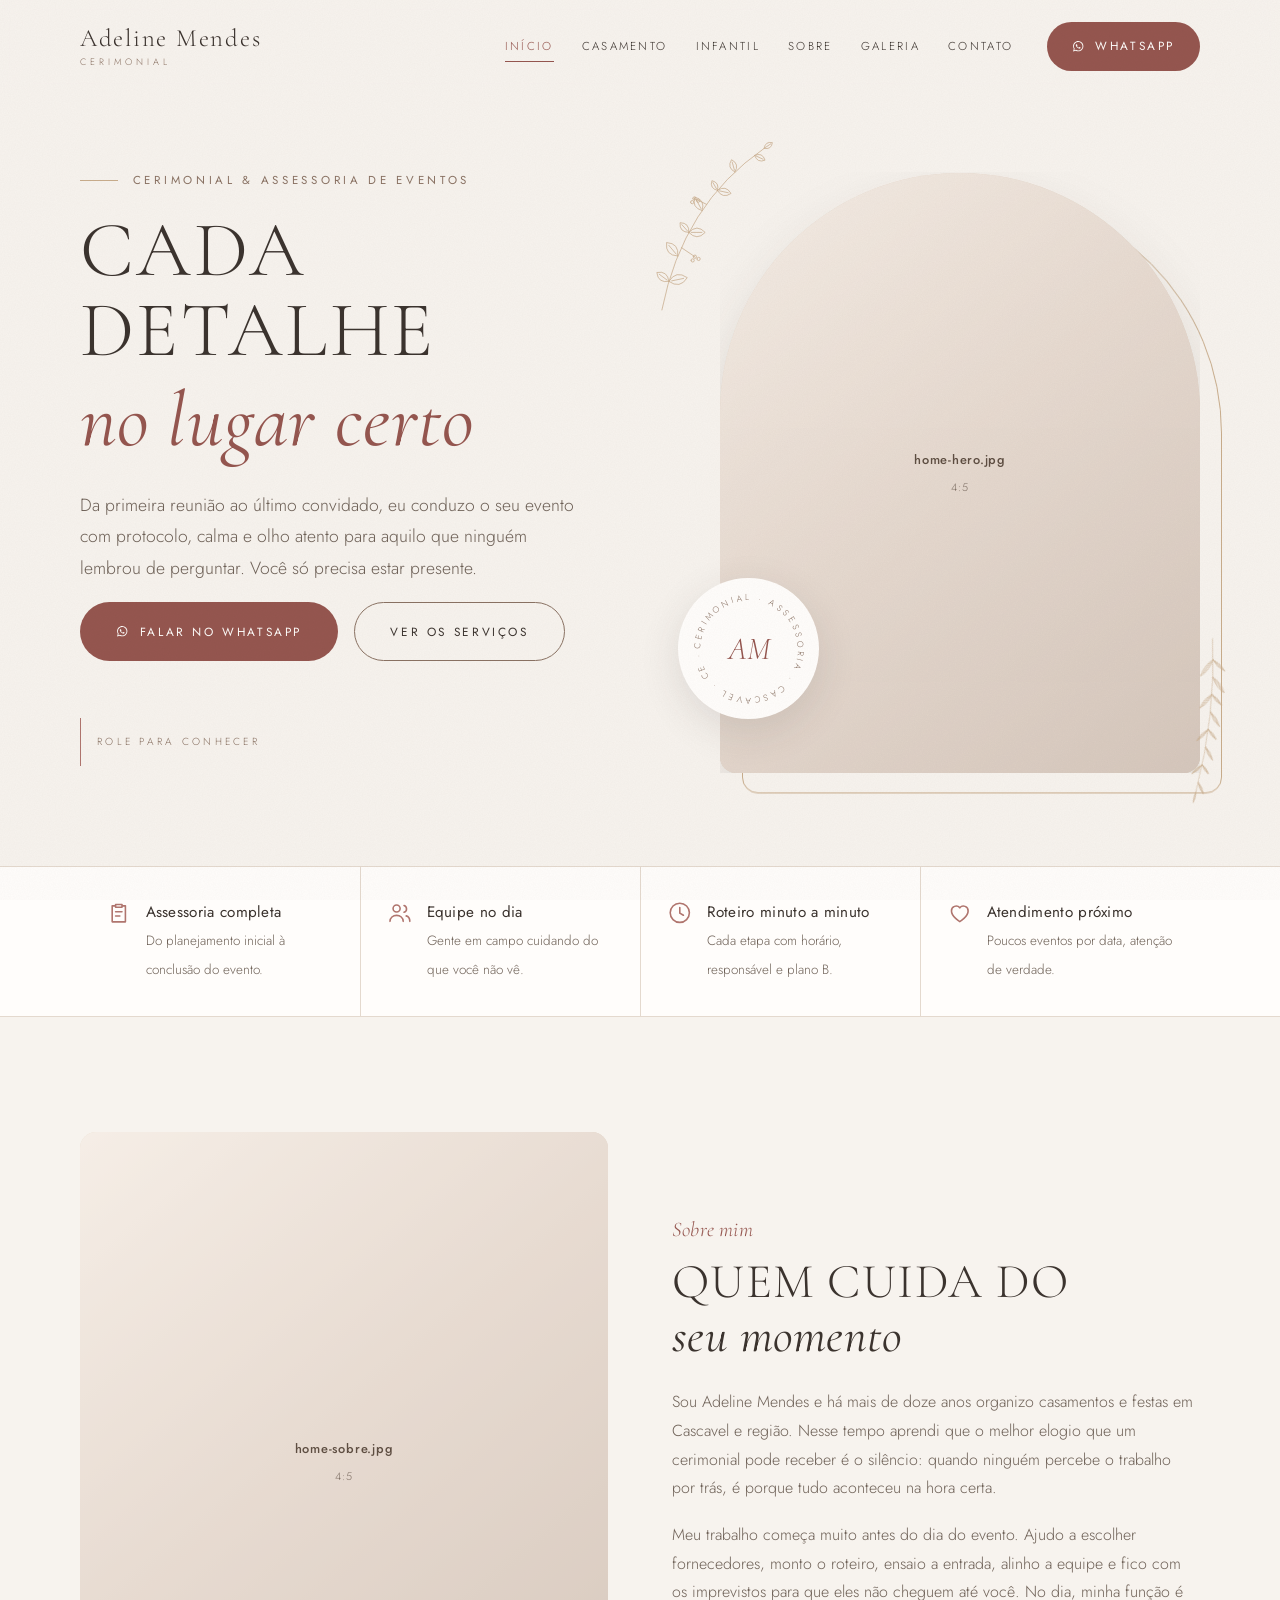
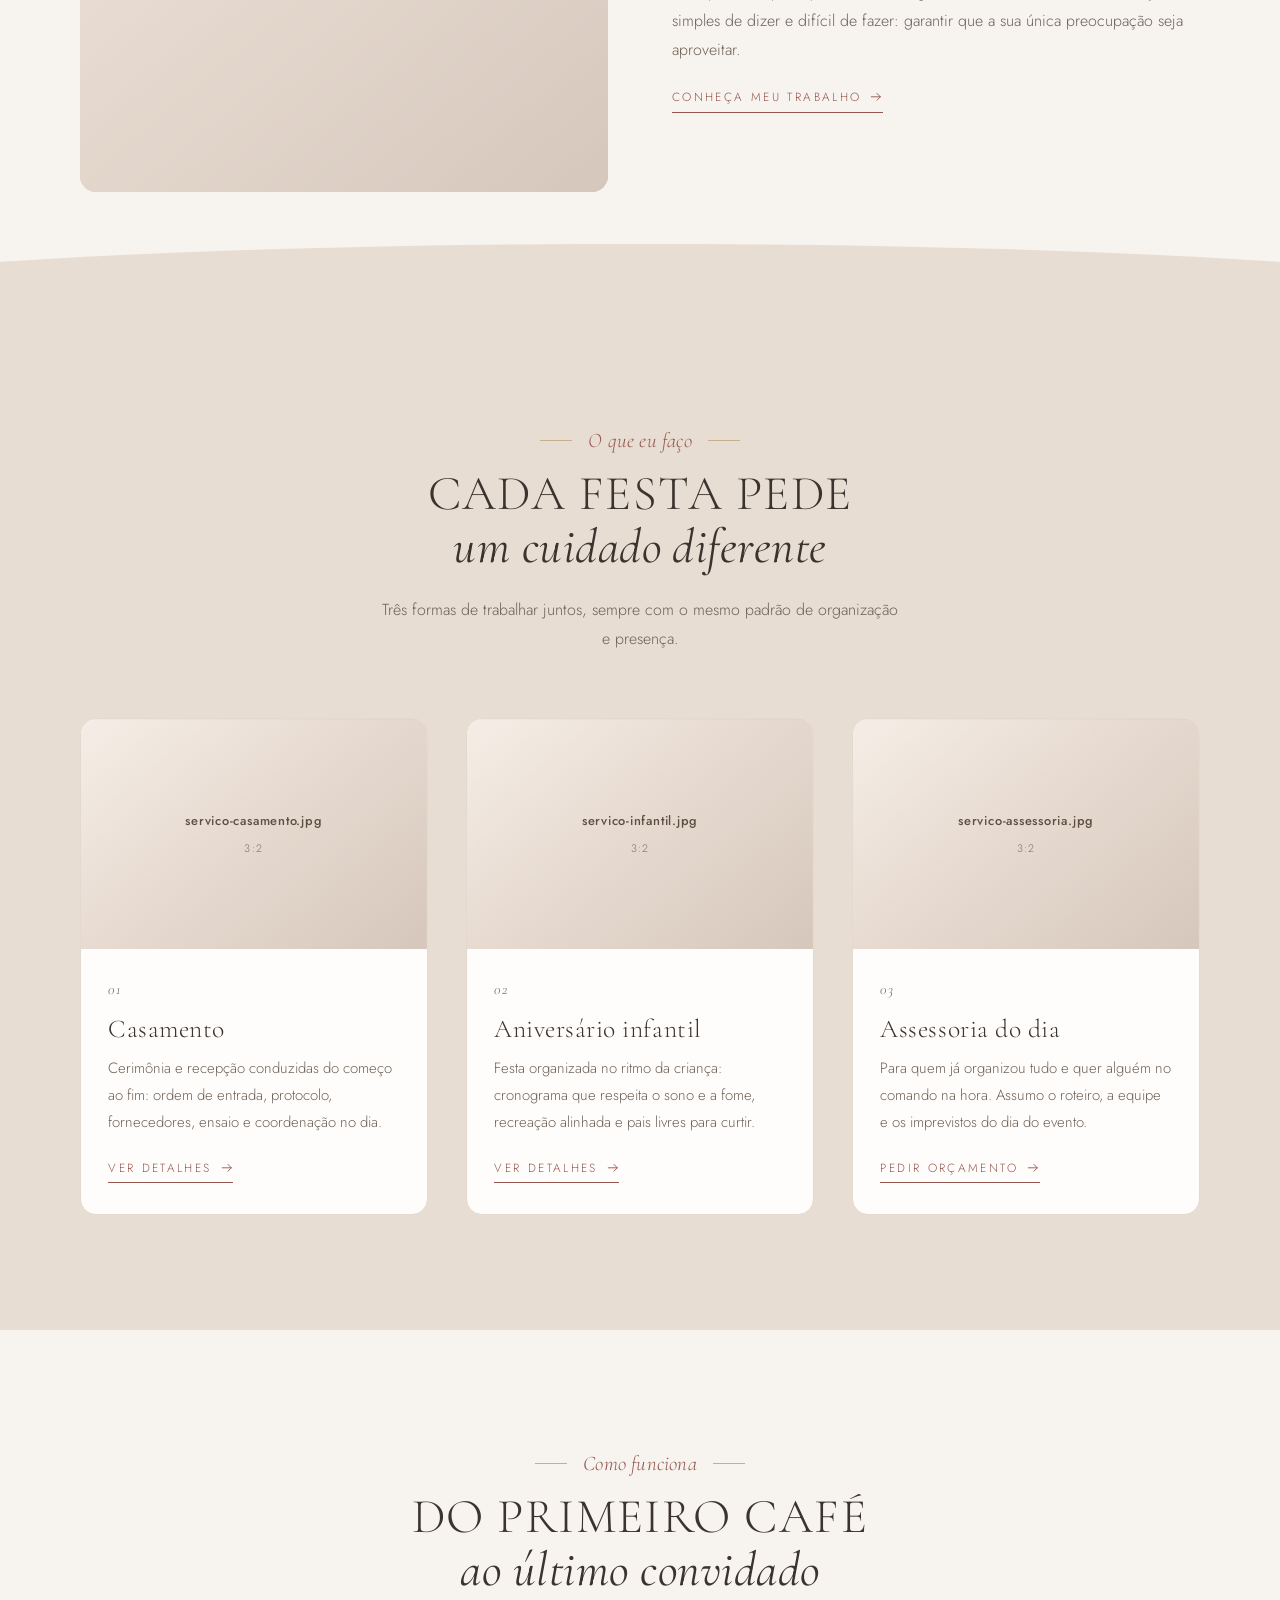
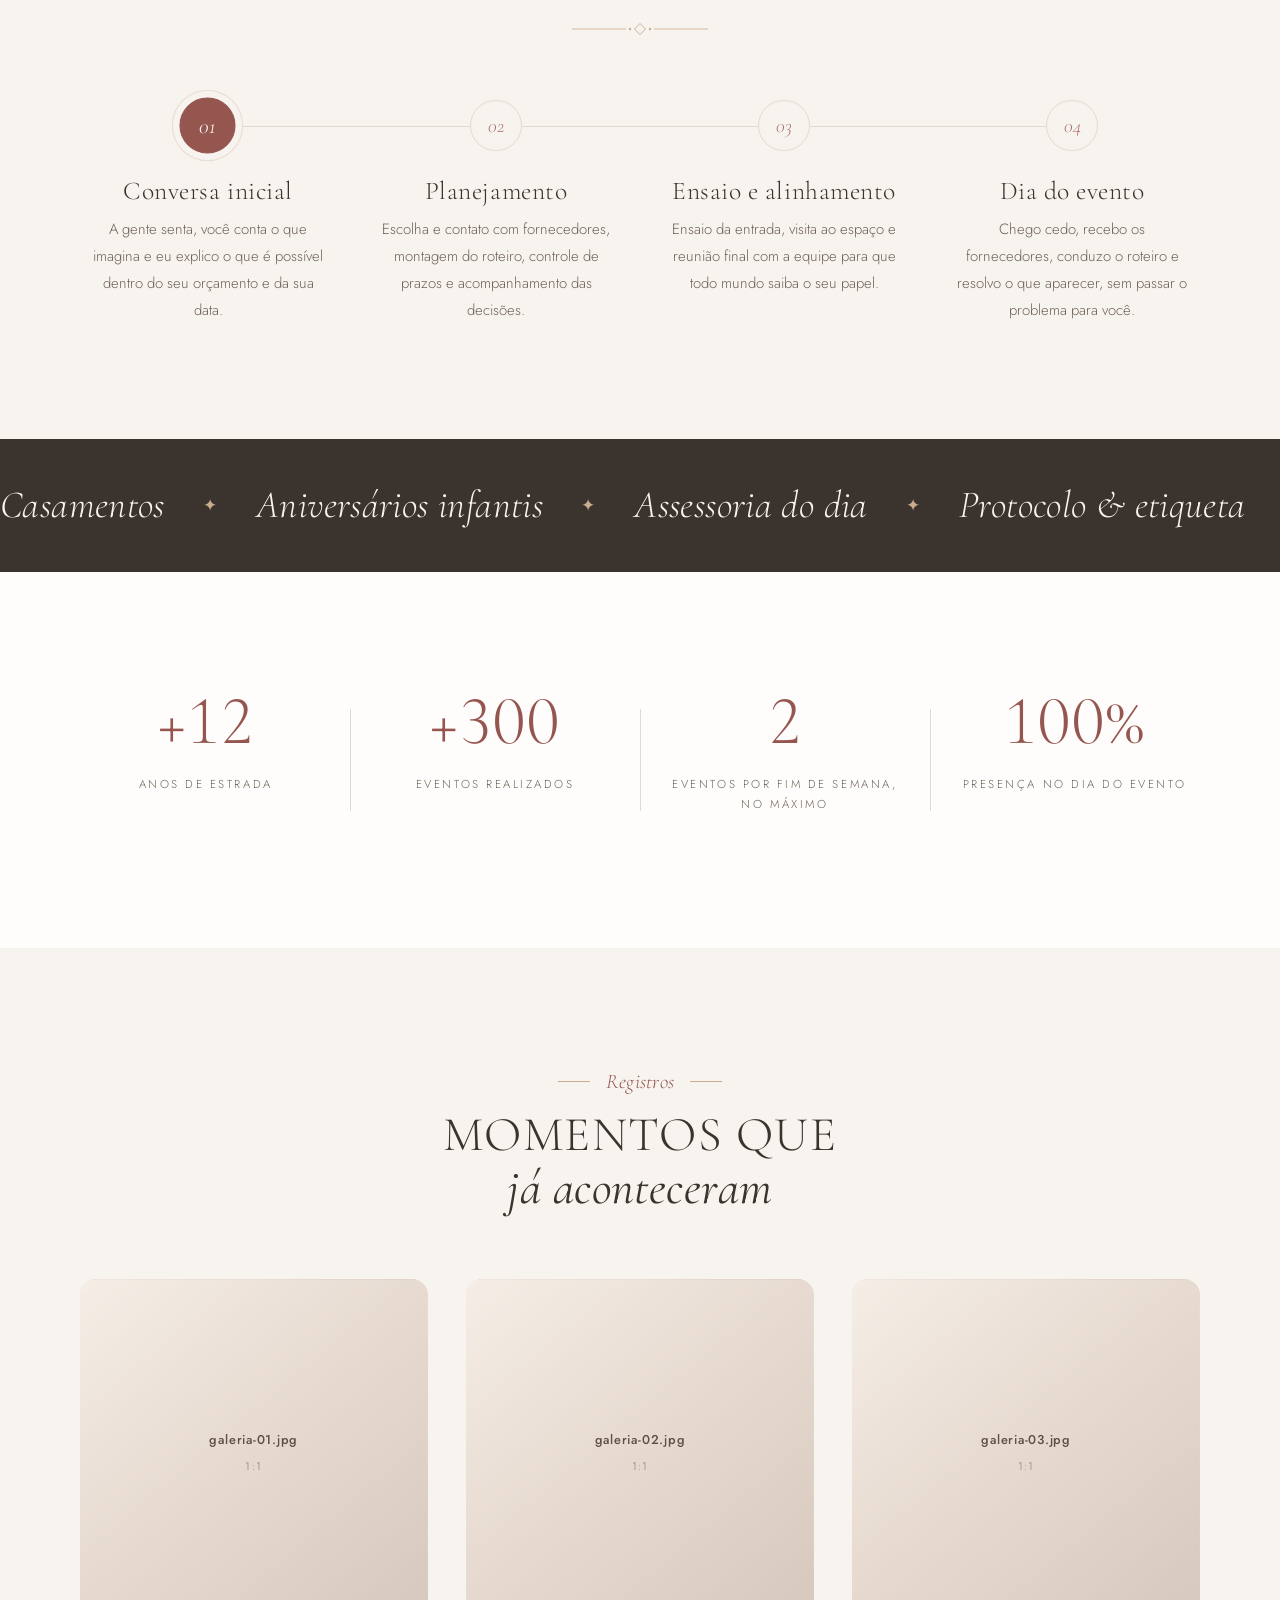
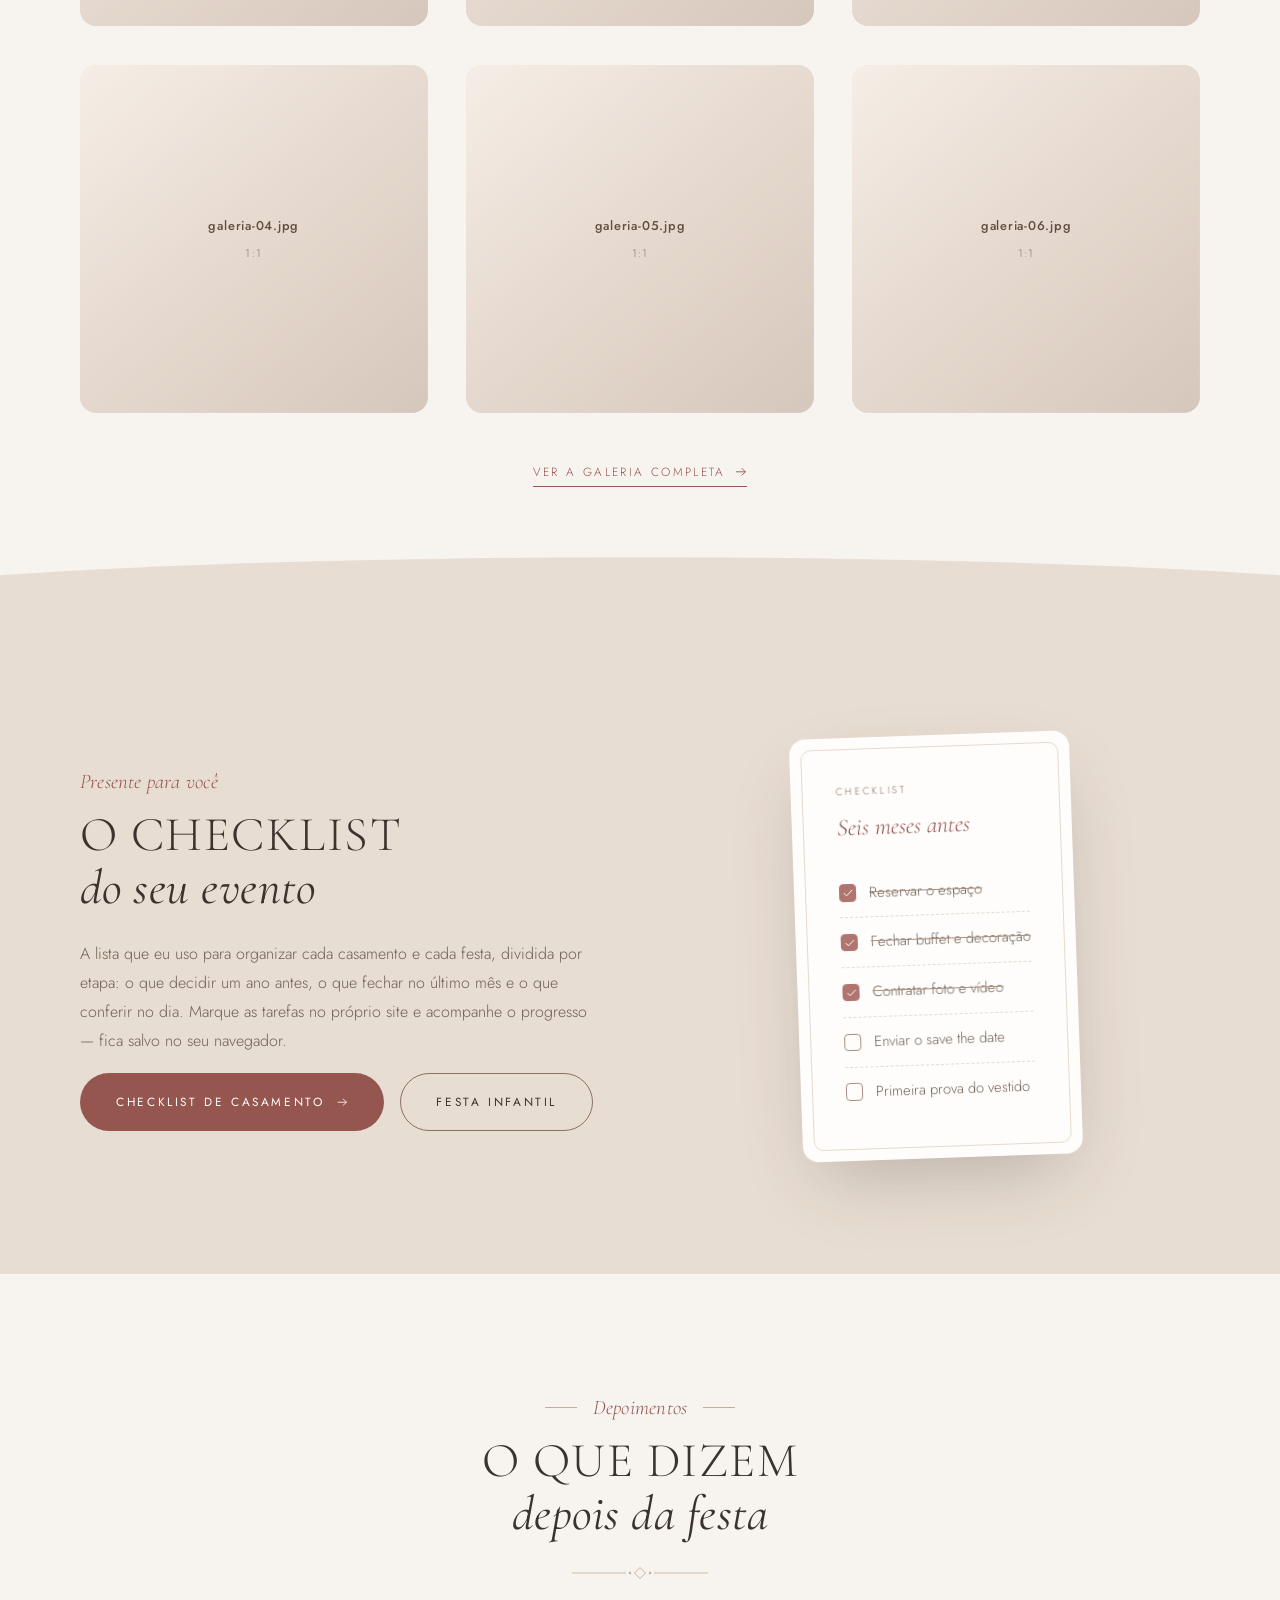
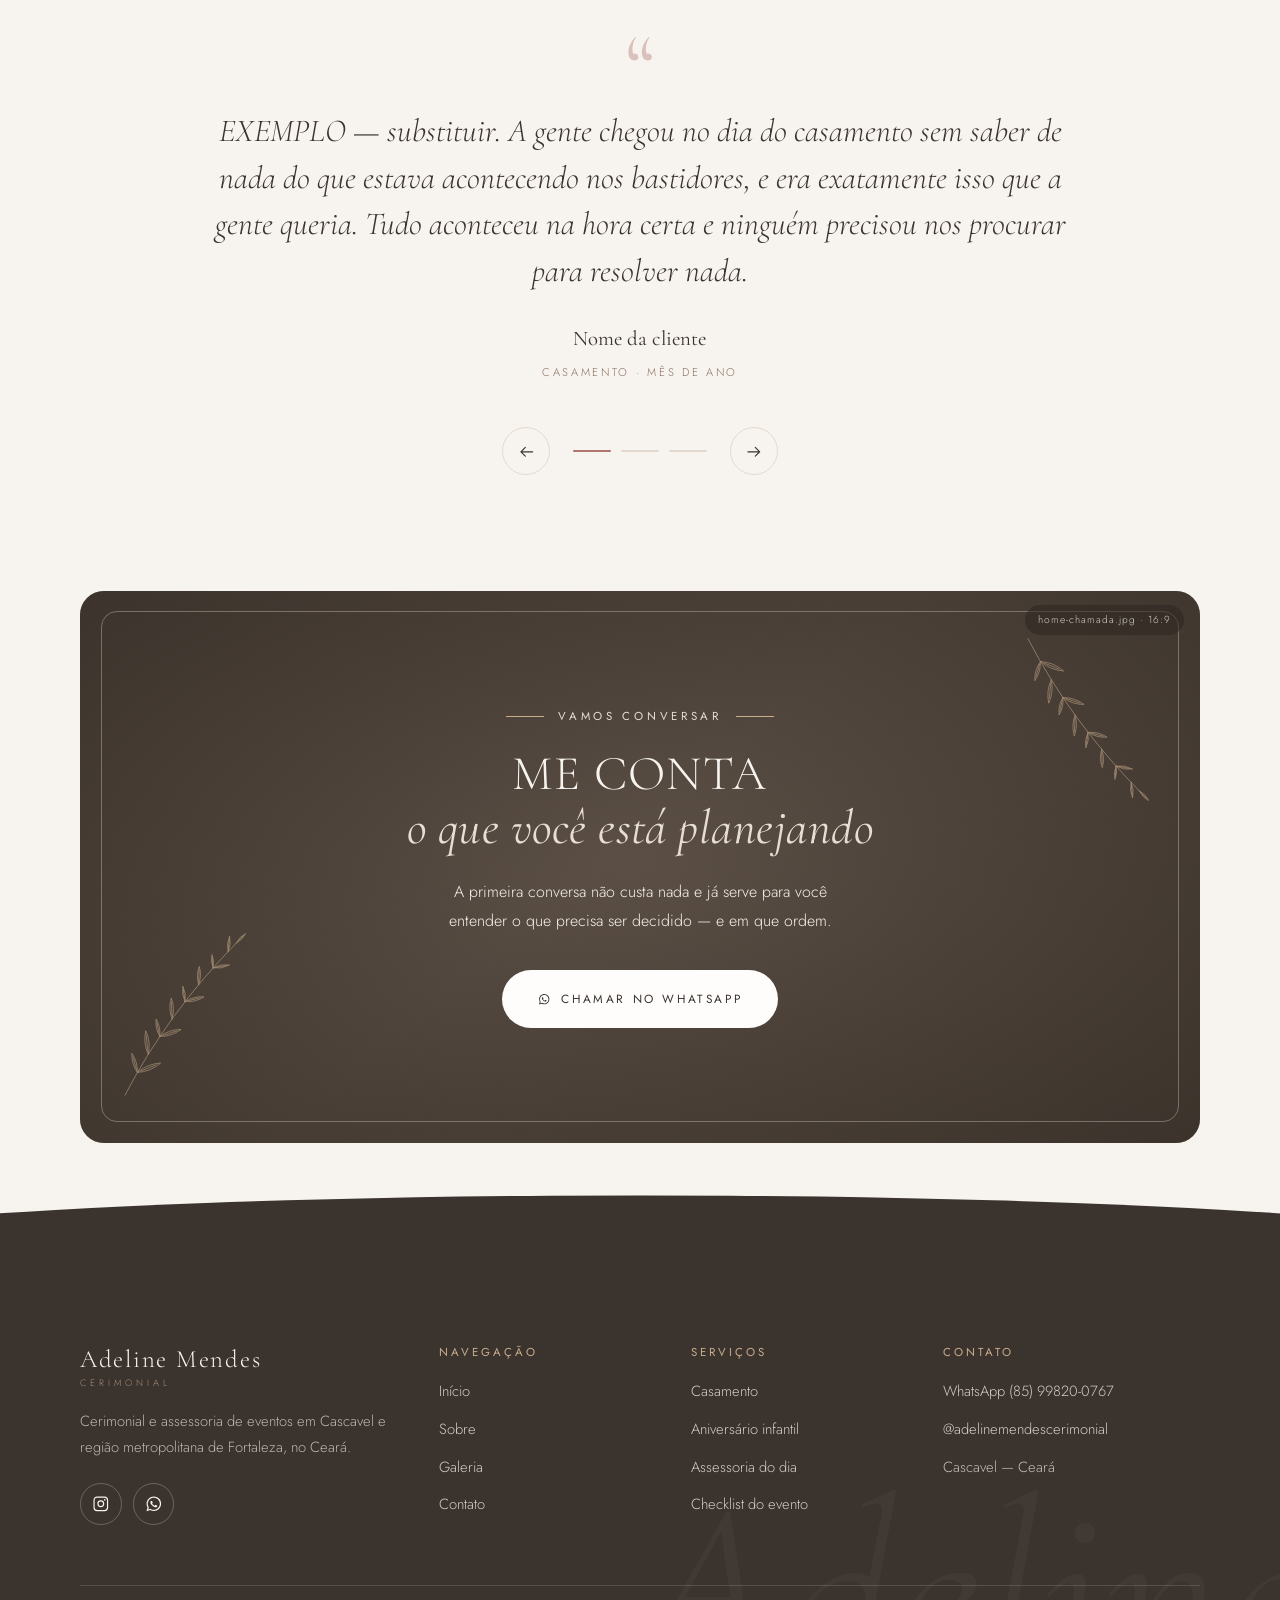
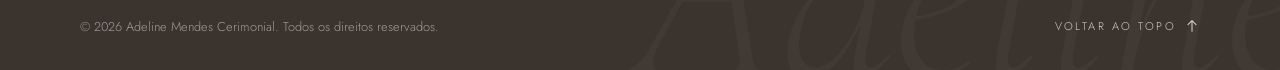
==== commit f5839a0d: "Adiciona ornamentos botânicos, curvas, carrossel, linha do tempo e 404 - Ramos de eucalipto e salgue" ====
--- a/index.html
+++ b/index.html
@@ -15,7 +15,11 @@
 <meta property="og:title" content="Adeline Mendes Cerimonial — Assessoria de casamentos e festas">
 <meta property="og:description" content="Cerimonial e assessoria de eventos em Cascavel, CE. Do planejamento ao último convidado.">
 <meta property="og:url" content="https://momentoscerimonial.com.br/">
-<meta property="og:image" content="https://momentoscerimonial.com.br/assets/img/home-hero.jpg">
+<meta property="og:image" content="https://momentoscerimonial.com.br/assets/img/compartilhar.jpg">
+<meta property="og:image:width" content="1200">
+<meta property="og:image:height" content="630">
+<meta property="og:image:alt" content="Adeline Mendes Cerimonial — assessoria de casamentos e festas em Cascavel, CE">
+<meta name="twitter:card" content="summary_large_image">
 
 <script>document.documentElement.classList.add('js')</script>
 <link rel="stylesheet" href="assets/css/fontes.css">
@@ -112,6 +116,8 @@
 
       <div class="hero__visual">
         <div class="hero__moldura" data-parallax="0.05" aria-hidden="true"></div>
+        <svg class="ramo hero__ramo" viewBox="0 0 190 250" aria-hidden="true" focusable="false"><path pathLength="1" style="--d:0.00" d="M12.0 232.0Q40.0 90.0 150.0 14.0"/><path pathLength="1" style="--d:0.40" d="M21.4 193.5Q36.5 204.3 46.2 188.5Q31.2 177.7 21.4 193.5M25.2 192.8L41.3 189.5"/><path pathLength="1" style="--d:0.50" d="M21.4 193.5Q19.8 178.8 5.2 181.5Q6.8 196.2 21.4 193.5M19.0 191.7L8.4 183.9"/><path pathLength="1" style="--d:0.55" d="M33.4 159.3Q35.6 142.1 18.3 141.1Q16.1 158.4 33.4 159.3M31.2 156.6L21.3 144.8"/><path pathLength="1" style="--d:0.70" d="M48.3 127.4Q59.4 139.3 70.4 127.4Q59.4 115.6 48.3 127.4M51.6 127.4L66.0 127.4"/><path pathLength="1" style="--d:0.80" d="M48.3 127.4Q49.5 114.5 36.5 114.3Q35.4 127.2 48.3 127.4M46.6 125.5L38.9 116.9"/><path pathLength="1" style="--d:0.84" d="M66.2 97.9Q71.1 83.7 56.6 79.8Q51.7 94.0 66.2 97.9M64.7 95.2L58.5 83.4"/><path pathLength="1" style="--d:0.99" d="M86.9 70.7Q93.9 82.6 105.3 74.8Q98.3 62.9 86.9 70.7M89.6 71.3L101.6 73.9"/><path pathLength="1" style="--d:1.09" d="M86.9 70.7Q90.2 60.2 79.5 57.6Q76.1 68.1 86.9 70.7M85.8 68.7L80.9 60.2"/><path pathLength="1" style="--d:1.14" d="M110.5 45.9Q117.2 35.1 106.0 29.3Q99.4 40.0 110.5 45.9M109.9 43.4L106.9 32.6"/><path pathLength="1" style="--d:1.28" d="M137.1 23.4Q140.7 34.2 151.2 29.9Q147.7 19.0 137.1 23.4M139.2 24.3L148.4 28.6"/><path pathLength="1" style="--d:1.50" d="M150.0 14.0Q159.7 16.1 161.1 6.3Q151.4 4.2 150.0 14.0M151.7 12.8L158.9 7.9"/><path pathLength="1" style="--d:0.92" d="M38.3 147.9L56.5 160.2"/><path pathLength="1" style="--d:1.22" d="M54.3 160.2a2.2 2.2 0 1 0 4.4 0a2.2 2.2 0 1 0-4.4 0"/><path pathLength="1" style="--d:1.30" d="M59.3 163.2a2.2 2.2 0 1 0 4.4 0a2.2 2.2 0 1 0-4.4 0"/><path pathLength="1" style="--d:1.38" d="M51.3 165.2a2.2 2.2 0 1 0 4.4 0a2.2 2.2 0 1 0-4.4 0"/><path pathLength="1" style="--d:1.18" d="M72.1 89.5L55.9 81.6"/><path pathLength="1" style="--d:1.48" d="M53.7 81.6a2.2 2.2 0 1 0 4.4 0a2.2 2.2 0 1 0-4.4 0"/><path pathLength="1" style="--d:1.56" d="M58.7 84.6a2.2 2.2 0 1 0 4.4 0a2.2 2.2 0 1 0-4.4 0"/><path pathLength="1" style="--d:1.64" d="M50.7 86.6a2.2 2.2 0 1 0 4.4 0a2.2 2.2 0 1 0-4.4 0"/></svg>
+        <svg class="ramo hero__ramo hero__ramo--b" viewBox="0 0 200 250" aria-hidden="true" focusable="false"><path pathLength="1" style="--d:0.00" d="M10.0 236.0Q70.0 120.0 168.0 20.0"/><path pathLength="1" style="--d:0.40" d="M27.5 203.8Q46.3 202.8 60.5 190.4Q41.7 191.5 27.5 203.8M32.5 201.8L53.9 193.1"/><path pathLength="1" style="--d:0.50" d="M27.5 203.8Q28.3 188.8 19.6 176.5Q18.9 191.5 27.5 203.8M26.4 199.7L21.2 181.9"/><path pathLength="1" style="--d:0.53" d="M43.0 178.0Q46.9 160.7 39.4 144.6Q35.5 161.9 43.0 178.0M42.4 173.0L40.1 151.3"/><path pathLength="1" style="--d:0.66" d="M59.4 152.7Q76.1 152.9 89.5 142.8Q72.8 142.6 59.4 152.7M63.9 151.2L83.5 144.8"/><path pathLength="1" style="--d:0.76" d="M59.4 152.7Q61.0 139.4 54.1 127.9Q52.5 141.2 59.4 152.7M58.6 148.9L55.1 132.8"/><path pathLength="1" style="--d:0.78" d="M76.8 127.7Q81.3 112.7 75.7 98.0Q71.2 113.0 76.8 127.7M76.6 123.2L75.9 103.9"/><path pathLength="1" style="--d:0.91" d="M95.2 103.2Q109.8 104.4 122.2 96.4Q107.5 95.2 95.2 103.2M99.2 102.1L116.8 97.7"/><path pathLength="1" style="--d:1.01" d="M95.2 103.2Q97.4 91.6 92.1 81.2Q89.9 92.7 95.2 103.2M94.7 99.9L92.7 85.6"/><path pathLength="1" style="--d:1.03" d="M114.6 79.0Q119.4 66.3 115.4 53.2Q110.6 66.0 114.6 79.0M114.7 75.2L115.2 58.4"/><path pathLength="1" style="--d:1.16" d="M135.0 55.3Q147.5 57.2 158.5 51.0Q146.0 49.2 135.0 55.3M138.5 54.7L153.8 51.9"/><path pathLength="1" style="--d:1.26" d="M135.0 55.3Q137.5 45.6 133.5 36.3Q131.0 46.1 135.0 55.3M134.8 52.5L133.8 40.1"/><path pathLength="1" style="--d:1.28" d="M156.4 32.1Q161.2 21.5 158.5 10.2Q153.7 20.8 156.4 32.1M156.7 28.8L158.1 14.6"/><path pathLength="1" style="--d:1.50" d="M168.0 20.0Q177.0 15.5 181.3 6.4Q172.3 10.9 168.0 20.0M170.0 18.0L178.6 9.1"/></svg>
         <figure class="foto foto--4x5 foto--arco hero__foto" role="img"
                 aria-label="Noivos durante a cerimônia, conduzida pela assessoria."
                 data-arquivo="assets/img/home-hero.jpg" data-proporcao="4:5"></figure>
@@ -164,7 +170,7 @@
   </section>
 
   <!-- ========== SERVIÇOS ========== -->
-  <section class="secao secao--areia" id="servicos" data-revelar>
+  <section class="secao secao--areia curva" id="servicos" data-revelar>
     <div class="container">
       <div class="cabeca-secao centro">
         <p class="sobrancelha-serif">O que eu faço</p>
@@ -218,28 +224,31 @@
         <span class="ornamento" aria-hidden="true"><svg><use href="#i-ornamento"></use></svg></span>
       </div>
 
-      <ol class="grid-4">
-        <li class="etapa">
-          <p class="etapa__num">01</p>
-          <h3 class="t-card">Conversa inicial</h3>
-          <p>A gente senta, você conta o que imagina e eu explico o que é possível dentro do seu orçamento e da sua data.</p>
-        </li>
-        <li class="etapa">
-          <p class="etapa__num">02</p>
-          <h3 class="t-card">Planejamento</h3>
-          <p>Escolha e contato com fornecedores, montagem do roteiro, controle de prazos e acompanhamento das decisões.</p>
-        </li>
-        <li class="etapa">
-          <p class="etapa__num">03</p>
-          <h3 class="t-card">Ensaio e alinhamento</h3>
-          <p>Ensaio da entrada, visita ao espaço e reunião final com a equipe para que todo mundo saiba o seu papel.</p>
-        </li>
-        <li class="etapa">
-          <p class="etapa__num">04</p>
-          <h3 class="t-card">Dia do evento</h3>
-          <p>Chego cedo, recebo os fornecedores, conduzo o roteiro e resolvo o que aparecer, sem passar o problema para você.</p>
-        </li>
-      </ol>
+      <div class="linha-tempo">
+        <div class="linha-tempo__trilho" aria-hidden="true"><span></span></div>
+        <ol class="linha-tempo__etapas">
+          <li class="linha-tempo__etapa">
+            <span class="linha-tempo__marco" aria-hidden="true">01</span>
+            <h3 class="t-card">Conversa inicial</h3>
+            <p>A gente senta, você conta o que imagina e eu explico o que é possível dentro do seu orçamento e da sua data.</p>
+          </li>
+          <li class="linha-tempo__etapa">
+            <span class="linha-tempo__marco" aria-hidden="true">02</span>
+            <h3 class="t-card">Planejamento</h3>
+            <p>Escolha e contato com fornecedores, montagem do roteiro, controle de prazos e acompanhamento das decisões.</p>
+          </li>
+          <li class="linha-tempo__etapa">
+            <span class="linha-tempo__marco" aria-hidden="true">03</span>
+            <h3 class="t-card">Ensaio e alinhamento</h3>
+            <p>Ensaio da entrada, visita ao espaço e reunião final com a equipe para que todo mundo saiba o seu papel.</p>
+          </li>
+          <li class="linha-tempo__etapa">
+            <span class="linha-tempo__marco" aria-hidden="true">04</span>
+            <h3 class="t-card">Dia do evento</h3>
+            <p>Chego cedo, recebo os fornecedores, conduzo o roteiro e resolvo o que aparecer, sem passar o problema para você.</p>
+          </li>
+        </ol>
+      </div>
     </div>
   </section>
 
@@ -289,7 +298,7 @@
   </section>
 
   <!-- ========== CHECKLIST ========== -->
-  <section class="secao secao--areia" id="checklist" data-revelar>
+  <section class="secao secao--areia curva" id="checklist" data-revelar>
     <div class="container grid-2">
       <div>
         <p class="sobrancelha-serif">Presente para você</p>
@@ -321,7 +330,14 @@
         <h2 class="t-secao">O que dizem <em>depois da festa</em></h2>
         <span class="ornamento" aria-hidden="true"><svg><use href="#i-ornamento"></use></svg></span>
       </div>
-      <div class="grid-3" id="depoimentos-lista"><!-- preenchido por dados/depoimentos.js --></div>
+      <div class="carrossel" id="depoimentos-lista" data-carrossel role="region" aria-roledescription="carrossel" aria-label="Depoimentos de clientes">
+        <div class="carrossel__trilho" aria-live="polite"><!-- preenchido por dados/depoimentos.js --></div>
+        <div class="carrossel__controles">
+          <button class="carrossel__seta" type="button" data-dir="-1" aria-label="Depoimento anterior"><svg aria-hidden="true"><use href="#i-seta"></use></svg></button>
+          <div class="carrossel__pontos"></div>
+          <button class="carrossel__seta" type="button" data-dir="1" aria-label="Próximo depoimento"><svg aria-hidden="true"><use href="#i-seta"></use></svg></button>
+        </div>
+      </div>
     </div>
   </section>
 
@@ -330,6 +346,8 @@
     <div class="container">
       <div class="chamada" data-fundo="assets/img/home-chamada.jpg" data-proporcao="16:9">
         <span class="chamada__moldura" aria-hidden="true"></span>
+        <svg class="ramo chamada__ramo" viewBox="0 0 200 250" aria-hidden="true" focusable="false"><path pathLength="1" style="--d:0.00" d="M10.0 236.0Q70.0 120.0 168.0 20.0"/><path pathLength="1" style="--d:0.40" d="M27.5 203.8Q46.3 202.8 60.5 190.4Q41.7 191.5 27.5 203.8M32.5 201.8L53.9 193.1"/><path pathLength="1" style="--d:0.50" d="M27.5 203.8Q28.3 188.8 19.6 176.5Q18.9 191.5 27.5 203.8M26.4 199.7L21.2 181.9"/><path pathLength="1" style="--d:0.53" d="M43.0 178.0Q46.9 160.7 39.4 144.6Q35.5 161.9 43.0 178.0M42.4 173.0L40.1 151.3"/><path pathLength="1" style="--d:0.66" d="M59.4 152.7Q76.1 152.9 89.5 142.8Q72.8 142.6 59.4 152.7M63.9 151.2L83.5 144.8"/><path pathLength="1" style="--d:0.76" d="M59.4 152.7Q61.0 139.4 54.1 127.9Q52.5 141.2 59.4 152.7M58.6 148.9L55.1 132.8"/><path pathLength="1" style="--d:0.78" d="M76.8 127.7Q81.3 112.7 75.7 98.0Q71.2 113.0 76.8 127.7M76.6 123.2L75.9 103.9"/><path pathLength="1" style="--d:0.91" d="M95.2 103.2Q109.8 104.4 122.2 96.4Q107.5 95.2 95.2 103.2M99.2 102.1L116.8 97.7"/><path pathLength="1" style="--d:1.01" d="M95.2 103.2Q97.4 91.6 92.1 81.2Q89.9 92.7 95.2 103.2M94.7 99.9L92.7 85.6"/><path pathLength="1" style="--d:1.03" d="M114.6 79.0Q119.4 66.3 115.4 53.2Q110.6 66.0 114.6 79.0M114.7 75.2L115.2 58.4"/><path pathLength="1" style="--d:1.16" d="M135.0 55.3Q147.5 57.2 158.5 51.0Q146.0 49.2 135.0 55.3M138.5 54.7L153.8 51.9"/><path pathLength="1" style="--d:1.26" d="M135.0 55.3Q137.5 45.6 133.5 36.3Q131.0 46.1 135.0 55.3M134.8 52.5L133.8 40.1"/><path pathLength="1" style="--d:1.28" d="M156.4 32.1Q161.2 21.5 158.5 10.2Q153.7 20.8 156.4 32.1M156.7 28.8L158.1 14.6"/><path pathLength="1" style="--d:1.50" d="M168.0 20.0Q177.0 15.5 181.3 6.4Q172.3 10.9 168.0 20.0M170.0 18.0L178.6 9.1"/></svg>
+        <svg class="ramo chamada__ramo ramo--espelho" viewBox="0 0 200 250" aria-hidden="true" focusable="false"><path pathLength="1" style="--d:0.00" d="M10.0 236.0Q70.0 120.0 168.0 20.0"/><path pathLength="1" style="--d:0.40" d="M27.5 203.8Q46.3 202.8 60.5 190.4Q41.7 191.5 27.5 203.8M32.5 201.8L53.9 193.1"/><path pathLength="1" style="--d:0.50" d="M27.5 203.8Q28.3 188.8 19.6 176.5Q18.9 191.5 27.5 203.8M26.4 199.7L21.2 181.9"/><path pathLength="1" style="--d:0.53" d="M43.0 178.0Q46.9 160.7 39.4 144.6Q35.5 161.9 43.0 178.0M42.4 173.0L40.1 151.3"/><path pathLength="1" style="--d:0.66" d="M59.4 152.7Q76.1 152.9 89.5 142.8Q72.8 142.6 59.4 152.7M63.9 151.2L83.5 144.8"/><path pathLength="1" style="--d:0.76" d="M59.4 152.7Q61.0 139.4 54.1 127.9Q52.5 141.2 59.4 152.7M58.6 148.9L55.1 132.8"/><path pathLength="1" style="--d:0.78" d="M76.8 127.7Q81.3 112.7 75.7 98.0Q71.2 113.0 76.8 127.7M76.6 123.2L75.9 103.9"/><path pathLength="1" style="--d:0.91" d="M95.2 103.2Q109.8 104.4 122.2 96.4Q107.5 95.2 95.2 103.2M99.2 102.1L116.8 97.7"/><path pathLength="1" style="--d:1.01" d="M95.2 103.2Q97.4 91.6 92.1 81.2Q89.9 92.7 95.2 103.2M94.7 99.9L92.7 85.6"/><path pathLength="1" style="--d:1.03" d="M114.6 79.0Q119.4 66.3 115.4 53.2Q110.6 66.0 114.6 79.0M114.7 75.2L115.2 58.4"/><path pathLength="1" style="--d:1.16" d="M135.0 55.3Q147.5 57.2 158.5 51.0Q146.0 49.2 135.0 55.3M138.5 54.7L153.8 51.9"/><path pathLength="1" style="--d:1.26" d="M135.0 55.3Q137.5 45.6 133.5 36.3Q131.0 46.1 135.0 55.3M134.8 52.5L133.8 40.1"/><path pathLength="1" style="--d:1.28" d="M156.4 32.1Q161.2 21.5 158.5 10.2Q153.7 20.8 156.4 32.1M156.7 28.8L158.1 14.6"/><path pathLength="1" style="--d:1.50" d="M168.0 20.0Q177.0 15.5 181.3 6.4Q172.3 10.9 168.0 20.0M170.0 18.0L178.6 9.1"/></svg>
         <p class="sobrancelha">Vamos conversar</p>
         <h2 class="t-secao">Me conta <em>o que você está planejando</em></h2>
         <p>A primeira conversa não custa nada e já serve para você entender o que precisa ser decidido — e em que ordem.</p>
@@ -392,7 +410,7 @@
       <a href="#topo">Voltar ao topo <svg aria-hidden="true"><use href="#i-seta"></use></svg></a>
     </div>
   </div>
-  <span class="rodape__marca-dagua" aria-hidden="true">Adeline</span>
+  <div class="rodape__marca-dagua-caixa" aria-hidden="true"><span class="rodape__marca-dagua">Adeline</span></div>
 </footer>
 
 <a class="zap-flutuante" href="https://wa.me/5585998200767?text=Ol%C3%A1%2C%20Adeline%21%20Vim%20pelo%20site%20e%20gostaria%20de%20saber%20mais%20sobre%20a%20assessoria." target="_blank" rel="noopener">
--- a/assets/css/site.css
+++ b/assets/css/site.css
@@ -190,7 +190,7 @@
   letter-spacing: .22em; text-transform: uppercase; text-decoration: none;
   padding: 1.1rem 2.2rem; border: 1px solid transparent;
   border-radius: var(--r-pill); cursor: pointer;
-  transition: color .45s var(--ease), border-color .45s var(--ease), transform .45s var(--ease), box-shadow .45s var(--ease);
+  transition: color .45s var(--ease), border-color .45s var(--ease), transform .45s var(--ease), box-shadow .45s var(--ease), translate .5s var(--ease-suave);
 }
 .btn::before {
   content: ""; position: absolute; inset: 0; z-index: -1;
@@ -613,7 +613,7 @@
 .rodape li a:hover { opacity: 1; padding-left: .35rem; }
 .rodape p { color: rgba(247,243,238,.68); font-size: .92rem; max-width: 34ch; }
 .redes { display: flex; gap: .7rem; margin-top: 1.4rem; }
-.redes a { display: grid; place-items: center; width: 2.6rem; height: 2.6rem; border-radius: 50%; border: 1px solid rgba(247,243,238,.25); opacity: 1; transition: background .35s, border-color .35s, transform .35s var(--ease-suave); }
+.redes a { display: grid; place-items: center; width: 2.6rem; height: 2.6rem; border-radius: 50%; border: 1px solid rgba(247,243,238,.25); opacity: 1; transition: background .35s, border-color .35s, transform .35s var(--ease-suave), translate .5s var(--ease-suave); }
 .redes a:hover { background: var(--rose-forte); border-color: var(--rose-forte); transform: translateY(-3px); }
 .redes svg { width: 1.1rem; height: 1.1rem; }
 .rodape__fim { border-top: 1px solid rgba(247,243,238,.14); margin-top: clamp(2.5rem, 5vw, 3.5rem); padding-top: 1.8rem; display: flex; flex-wrap: wrap; gap: 1rem; justify-content: space-between; align-items: center; font-size: .8rem; color: rgba(247,243,238,.55); }
@@ -635,7 +635,7 @@
   display: flex; align-items: center; justify-content: center;
   width: 3.6rem; height: 3.6rem; border-radius: 50%;
   background: var(--rose-forte); color: var(--nata);
-  box-shadow: var(--sombra-md); transition: transform .45s var(--ease-suave), background .35s, opacity .45s;
+  box-shadow: var(--sombra-md); transition: transform .45s var(--ease-suave), background .35s, opacity .45s, translate .5s var(--ease-suave);
 }
 .zap-flutuante::before {
   content: ""; position: absolute; inset: 0; border-radius: 50%; border: 1px solid var(--rose-forte);
@@ -892,16 +892,169 @@
 .item-check input:checked ~ .item-check__texto { color: var(--muted); text-decoration: line-through; text-decoration-color: var(--taupe); }
 .item-check__texto small { display: block; font-size: .8rem; color: var(--muted); text-decoration: none; }
 
-/* ---------- 24. Movimento reduzido ---------- */
+/* ---------- 24. Ramos botânicos em traço ----------
+   Cada traço tem pathLength=1; o JS marca .desenhado quando o ramo
+   aparece e o CSS desenha as folhas em sequência (--d). */
+.ramo {
+  display: block; pointer-events: none; overflow: visible;
+  fill: none; stroke: currentColor; stroke-width: 1; stroke-linecap: round; stroke-linejoin: round;
+  color: var(--champanhe);
+}
+.js .ramo path { stroke-dasharray: 1 2; stroke-dashoffset: 1; }
+.js .ramo.desenhado path {
+  stroke-dashoffset: 0;
+  transition: stroke-dashoffset 1.4s var(--ease) calc(var(--atraso, 0s) + var(--d) * .85s);
+}
+.ramo--espelho { scale: -1 1; }
+
+.hero__ramo { position: absolute; z-index: 1; width: clamp(6.5rem, 11vw, 9.5rem); left: -4.2rem; top: -2.2rem; --atraso: 1.2s; }
+.hero__ramo--b { left: auto; top: auto; right: -3.6rem; bottom: -1.2rem; rotate: 150deg; width: clamp(5.5rem, 9vw, 8rem); --atraso: 1.6s; }
+@media (max-width: 860px) { .hero__ramo { left: -2.4rem; top: -1.6rem; } .hero__ramo--b { right: -1.8rem; } }
+
+.cabeca-pagina__ramo { position: absolute; z-index: -1; width: clamp(7rem, 15vw, 13rem); bottom: 8%; left: clamp(-2rem, 3vw, 4rem); opacity: .9; }
+.cabeca-pagina__ramo.ramo--espelho { left: auto; right: clamp(-2rem, 3vw, 4rem); }
+@media (max-width: 640px) { .cabeca-pagina__ramo { opacity: .45; bottom: 2%; } }
+
+.chamada__ramo { position: absolute !important; z-index: 0; width: clamp(5.5rem, 11vw, 9rem); color: var(--champanhe); opacity: .75; left: clamp(1.2rem, 3vw, 2.6rem); bottom: clamp(1.2rem, 3vw, 2.4rem); }
+.chamada__ramo.ramo--espelho { left: auto; right: clamp(1.2rem, 3vw, 2.6rem); bottom: auto; top: clamp(1.2rem, 3vw, 2.4rem); rotate: 180deg; }
+@media (max-width: 640px) { .chamada__ramo { opacity: .35; } }
+
+.citacao-grande { position: relative; }
+.citacao__ramo { position: absolute; width: clamp(5rem, 9vw, 7.5rem); top: 50%; translate: 0 -50%; left: clamp(-7rem, -6vw, -2rem); rotate: -12deg; }
+.citacao__ramo.ramo--espelho { left: auto; right: clamp(-7rem, -6vw, -2rem); rotate: 12deg; }
+@media (max-width: 900px) { .citacao__ramo { display: none; } }
+
+/* ---------- 25. Divisórias em curva ----------
+   A seção com .curva "sobe" sobre a anterior num arco suave. */
+.curva, .rodape { --curva-h: clamp(26px, 5vw, 70px); }
+.curva::before, .rodape::before {
+  content: ""; position: absolute; left: 0; right: 0; bottom: calc(100% - 1px); height: var(--curva-h);
+  background: inherit; clip-path: ellipse(72% 100% at 50% 100%); pointer-events: none;
+}
+.rodape { overflow: visible; }
+.rodape__marca-dagua-caixa { position: absolute; inset: 0; overflow: hidden; pointer-events: none; }
+
+/* ---------- 26. Depoimentos em carrossel ---------- */
+.carrossel { max-width: 54rem; margin-inline: auto; text-align: center; }
+.carrossel__trilho { display: grid; }
+.carrossel__slide {
+  grid-area: 1 / 1; display: flex; flex-direction: column; align-items: center; gap: 1.6rem;
+  opacity: 0; visibility: hidden; translate: 0 14px;
+  transition: opacity .8s var(--ease), translate 1s var(--ease-suave), visibility 0s .8s;
+}
+.carrossel__slide.ativo { opacity: 1; visibility: visible; translate: 0 0; transition: opacity .9s var(--ease) .15s, translate 1.1s var(--ease-suave) .15s, visibility 0s; }
+.carrossel__aspas { font-family: var(--f-titulo); font-size: 6rem; line-height: .5; height: 2.4rem; color: var(--rose); opacity: .4; margin: 0; }
+.carrossel blockquote {
+  margin: 0; font-family: var(--f-titulo); font-style: italic; font-weight: 300;
+  font-size: clamp(1.35rem, 2.6vw, 2rem); line-height: 1.45; color: var(--grafite);
+}
+.carrossel__autor b { display: block; font-family: var(--f-titulo); font-weight: 400; font-size: 1.3rem; }
+.carrossel__autor span { font-size: .7rem; letter-spacing: .24em; text-transform: uppercase; color: var(--castanho); }
+.carrossel__controles { display: flex; align-items: center; justify-content: center; gap: 1.4rem; margin-top: 2.6rem; }
+.carrossel__seta {
+  display: grid; place-items: center; width: 3rem; height: 3rem; border-radius: 50%; cursor: pointer;
+  background: transparent; border: 1px solid var(--linha); color: var(--grafite);
+  transition: background .35s, color .35s, border-color .35s, translate .35s var(--ease-suave);
+}
+.carrossel__seta:hover { background: var(--grafite); color: var(--linho); border-color: var(--grafite); }
+.carrossel__seta svg { width: 1.1rem; height: 1.1rem; }
+.carrossel__seta[data-dir="-1"] svg { rotate: 180deg; }
+.carrossel__pontos { display: flex; gap: .6rem; }
+.carrossel__ponto { position: relative; width: 2.4rem; height: 2px; padding: .7rem 0; border: 0; cursor: pointer; background: none; }
+.carrossel__ponto::before, .carrossel__ponto::after { content: ""; position: absolute; left: 0; right: 0; top: 50%; height: 2px; translate: 0 -50%; border-radius: 2px; }
+.carrossel__ponto::before { background: var(--linha); }
+.carrossel__ponto::after { background: var(--rose); scale: 0 1; transform-origin: left; }
+.carrossel__ponto[aria-current="true"]::after { scale: 1 1; transition: scale .4s var(--ease); }
+.carrossel.tocando .carrossel__ponto[aria-current="true"]::after { scale: 0 1; animation: enche-ponto var(--intervalo, 7s) linear forwards; }
+.carrossel.pausado .carrossel__ponto[aria-current="true"]::after { animation-play-state: paused; }
+@keyframes enche-ponto { from { scale: 0 1; } to { scale: 1 1; } }
+
+/* ---------- 27. Linha do tempo ("Como funciona") ---------- */
+.linha-tempo { position: relative; --p: 0; }
+.linha-tempo__trilho { position: absolute; left: 12.5%; right: 12.5%; top: 1.6rem; height: 1px; background: var(--linha); }
+.linha-tempo__trilho span { position: absolute; inset: 0; background: linear-gradient(90deg, var(--champanhe), var(--rose)); transform-origin: left; scale: var(--p) 1; }
+.linha-tempo__etapas { display: grid; grid-template-columns: repeat(4, 1fr); gap: clamp(1rem, 2.5vw, 2.5rem); position: relative; }
+.linha-tempo__etapa { text-align: center; }
+.linha-tempo__marco {
+  display: grid; place-items: center; width: 3.2rem; height: 3.2rem; margin: 0 auto 1.6rem; border-radius: 50%;
+  background: var(--linho); border: 1px solid var(--linha); color: var(--rose);
+  font-family: var(--f-titulo); font-style: italic; font-size: 1.25rem;
+  transition: background .6s var(--ease), color .6s var(--ease), border-color .6s var(--ease), scale .6s var(--ease-suave), box-shadow .6s;
+}
+.linha-tempo__etapa.ativo .linha-tempo__marco { background: var(--rose-forte); border-color: var(--rose-forte); color: var(--nata); scale: 1.1; box-shadow: 0 0 0 6px var(--linho), 0 0 0 7px var(--areia); }
+.linha-tempo__etapa h3 { margin-bottom: .7rem; }
+.linha-tempo__etapa p { color: var(--muted); font-size: .93rem; margin: 0 auto; max-width: 26ch; }
+@media (max-width: 760px) {
+  .linha-tempo__trilho { left: 1.6rem; right: auto; top: 1.6rem; bottom: 1.6rem; width: 1px; height: auto; }
+  .linha-tempo__trilho span { transform-origin: top; scale: 1 var(--p); background: linear-gradient(180deg, var(--champanhe), var(--rose)); }
+  .linha-tempo__etapas { grid-template-columns: 1fr; gap: 2.2rem; }
+  .linha-tempo__etapa { text-align: left; position: relative; padding-left: 4.8rem; min-height: 3.2rem; }
+  .linha-tempo__marco { position: absolute; left: 0; top: 0; margin: 0; }
+  .linha-tempo__etapa p { margin: 0; max-width: none; }
+}
+
+/* ---------- 28. Galeria horizontal (teste) ---------- */
+.galeria-horizontal { position: relative; }
+.galeria-horizontal__palco { position: sticky; top: 0; height: 100vh; height: 100dvh; overflow: hidden; display: flex; flex-direction: column; justify-content: center; padding-top: 4.5rem; }
+.galeria-horizontal__trilho { display: flex; align-items: center; gap: clamp(1rem, 2vw, 1.8rem); padding-inline: clamp(1.25rem, 6vw, 6rem); width: max-content; will-change: transform; }
+.galeria-horizontal__intro { width: min(26rem, 80vw); flex: none; padding-right: clamp(1rem, 4vw, 4rem); }
+.galeria-horizontal__intro .t-secao { margin-bottom: 1.4rem; }
+.galeria-horizontal .galeria-item { flex: none; height: min(54vh, 470px); width: auto; margin: 0; }
+.galeria-horizontal .galeria-item .foto { height: 100%; width: auto; }
+.galeria-horizontal .galeria-item:nth-child(even) { translate: 0 2.4rem; }
+.galeria-horizontal__fim { flex: none; width: min(22rem, 70vw); text-align: center; }
+.galeria-horizontal__fim p { font-family: var(--f-titulo); font-style: italic; font-size: 1.6rem; color: var(--grafite); margin-bottom: 1.2rem; }
+.galeria-horizontal__progresso { position: absolute; left: clamp(1.25rem, 6vw, 6rem); right: clamp(1.25rem, 6vw, 6rem); bottom: clamp(1.5rem, 5vh, 3rem); height: 1px; background: var(--linha); }
+.galeria-horizontal__progresso span { position: absolute; inset: 0; background: var(--rose); transform-origin: left; scale: var(--p, 0) 1; }
+/* sem fixar: celular e movimento reduzido rolam na horizontal com o dedo */
+.galeria-horizontal:not(.fixada) .galeria-horizontal__palco { position: static; height: auto; padding-block: var(--secao); }
+.galeria-horizontal:not(.fixada) .galeria-horizontal__trilho { width: auto; overflow-x: auto; scroll-snap-type: x mandatory; padding-bottom: 1.5rem; scrollbar-width: thin; }
+.galeria-horizontal:not(.fixada) .galeria-item { height: min(52vh, 420px); scroll-snap-align: center; }
+.galeria-horizontal:not(.fixada) .galeria-horizontal__progresso { display: none; }
+.galeria-horizontal:not(.fixada) .galeria-item:nth-child(even) { translate: none; }
+
+/* ---------- 29. Abertura com monograma (teste) ---------- */
+.abertura {
+  position: fixed; inset: 0; z-index: 500; display: grid; place-content: center; justify-items: center; gap: .6rem;
+  background: var(--linho); color: var(--rose-forte);
+}
+.abertura svg { width: clamp(9rem, 22vw, 14rem); overflow: visible; }
+.abertura text {
+  font-family: var(--f-titulo); font-style: italic; font-weight: 300; font-size: 96px;
+  fill: currentColor; fill-opacity: 0; stroke: currentColor; stroke-width: .8;
+  stroke-dasharray: 900; stroke-dashoffset: 900;
+  animation: monograma-traco 1.7s var(--ease) .2s forwards, monograma-cor .6s var(--ease) 1.5s forwards;
+}
+.abertura p { margin: 0; font-size: .66rem; letter-spacing: .42em; text-transform: uppercase; color: var(--castanho); opacity: 0; animation: aparece .8s var(--ease) 1.2s forwards; }
+.abertura__linha { width: 6rem; height: 1px; background: var(--champanhe); scale: 0 1; animation: abre-linha 1s var(--ease-suave) 1s forwards; }
+.abertura.sai { animation: abertura-sai 1s var(--ease-suave) forwards; }
+@keyframes monograma-traco { to { stroke-dashoffset: 0; } }
+@keyframes monograma-cor { to { fill-opacity: 1; stroke-opacity: 0; } }
+@keyframes abre-linha { to { scale: 1 1; } }
+@keyframes abertura-sai { to { clip-path: inset(0 0 100% 0); } }
+/* a entrada do hero espera a abertura terminar */
+.abrindo .entrada > *, .abrindo .entrada .t-hero em, .abrindo .hero__foto, .abrindo .hero__foto::before,
+.abrindo .hero__moldura, .abrindo .selo { animation-play-state: paused; }
+
+/* ---------- 30. Página 404 ---------- */
+.erro__links { display: flex; flex-wrap: wrap; justify-content: center; gap: .4rem 1.6rem; margin-top: 2.4rem; }
+.erro__links a { font-size: .72rem; letter-spacing: .2em; text-transform: uppercase; text-decoration: none; color: var(--castanho); transition: color .3s; }
+.erro__links a:hover { color: var(--rose-forte); }
+.cabeca-pagina .hero__acoes { justify-content: center; }
+.cabeca-pagina[data-palavra="404"]::before { font-size: clamp(12rem, 34vw, 28rem); top: 46%; opacity: .45; }
+
+/* ---------- 31. Movimento reduzido ---------- */
 @media (prefers-reduced-motion: reduce) {
   html { scroll-behavior: auto; }
   *, *::before, *::after { animation-duration: .01ms !important; animation-iteration-count: 1 !important; transition-duration: .01ms !important; transition-delay: 0s !important; }
   .js .rv { opacity: 1; transform: none; }
   .faixa-rolante__trilho { animation: none; }
-}
-
-/* ---------- 25. Impressão ---------- */
+  .js .ramo path { stroke-dashoffset: 0; }
+}
+
+/* ---------- 32. Impressão ---------- */
 @media print {
+  .abertura, .curva::before, .rodape::before,
   body::before, body::after, .topo, .zap-flutuante, .rodape, .chamada, .btn, .checklist-barra .abas, .checklist-acoes, .cabeca-pagina::before { display: none !important; }
   body { background: #fff; font-size: 11pt; }
   .secao { padding-block: 1rem; }
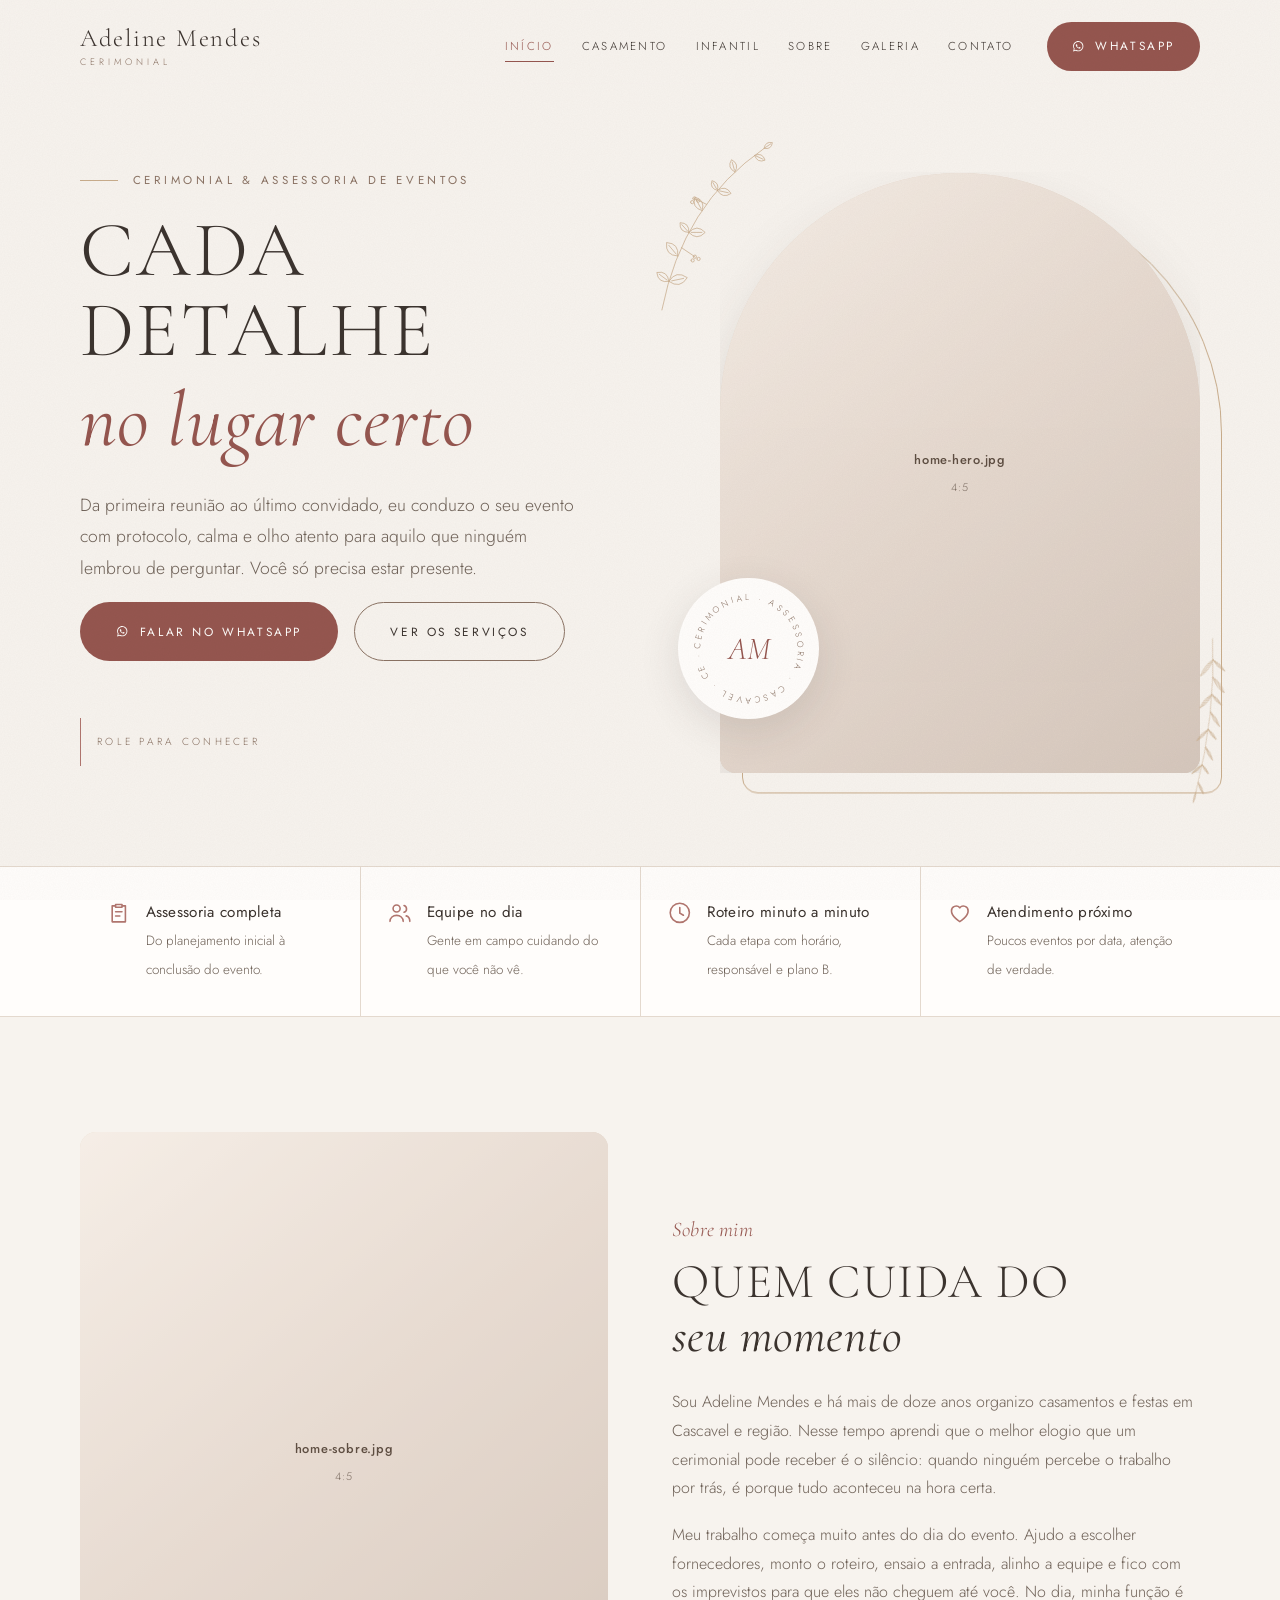
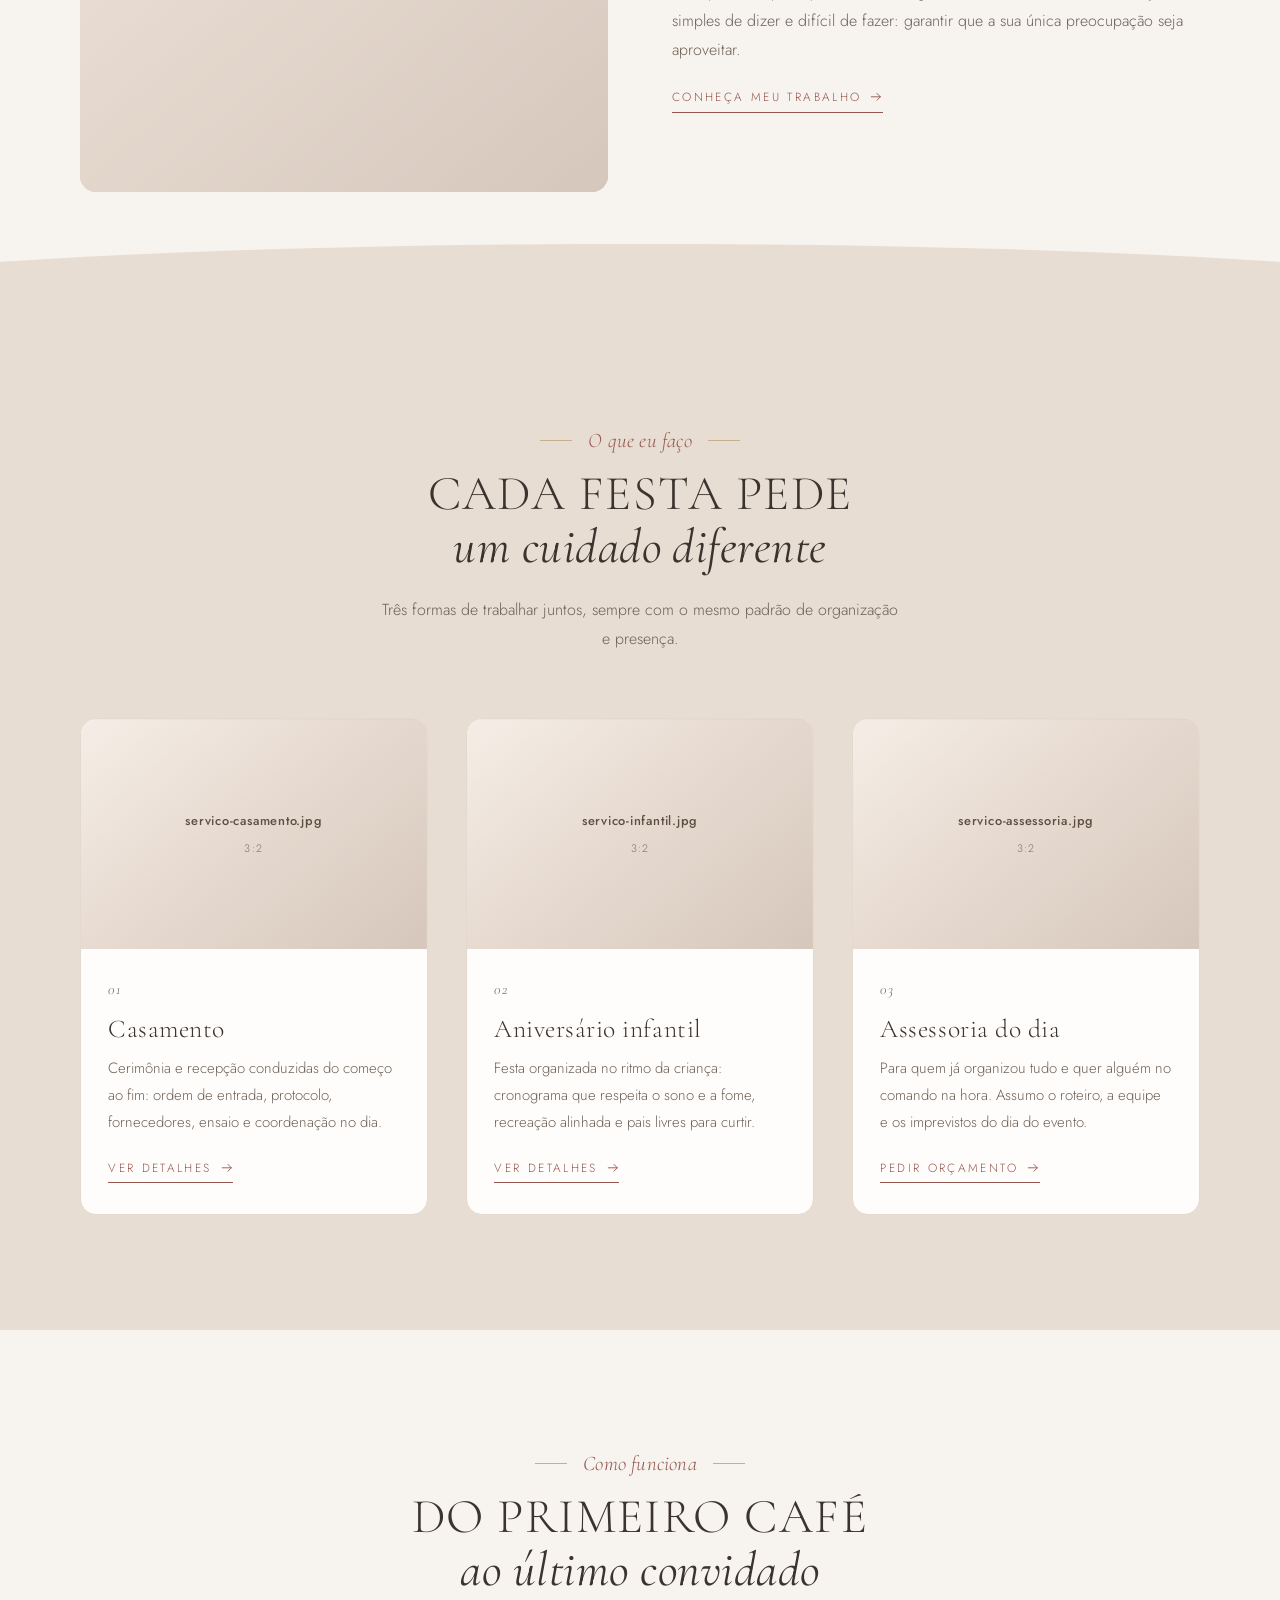
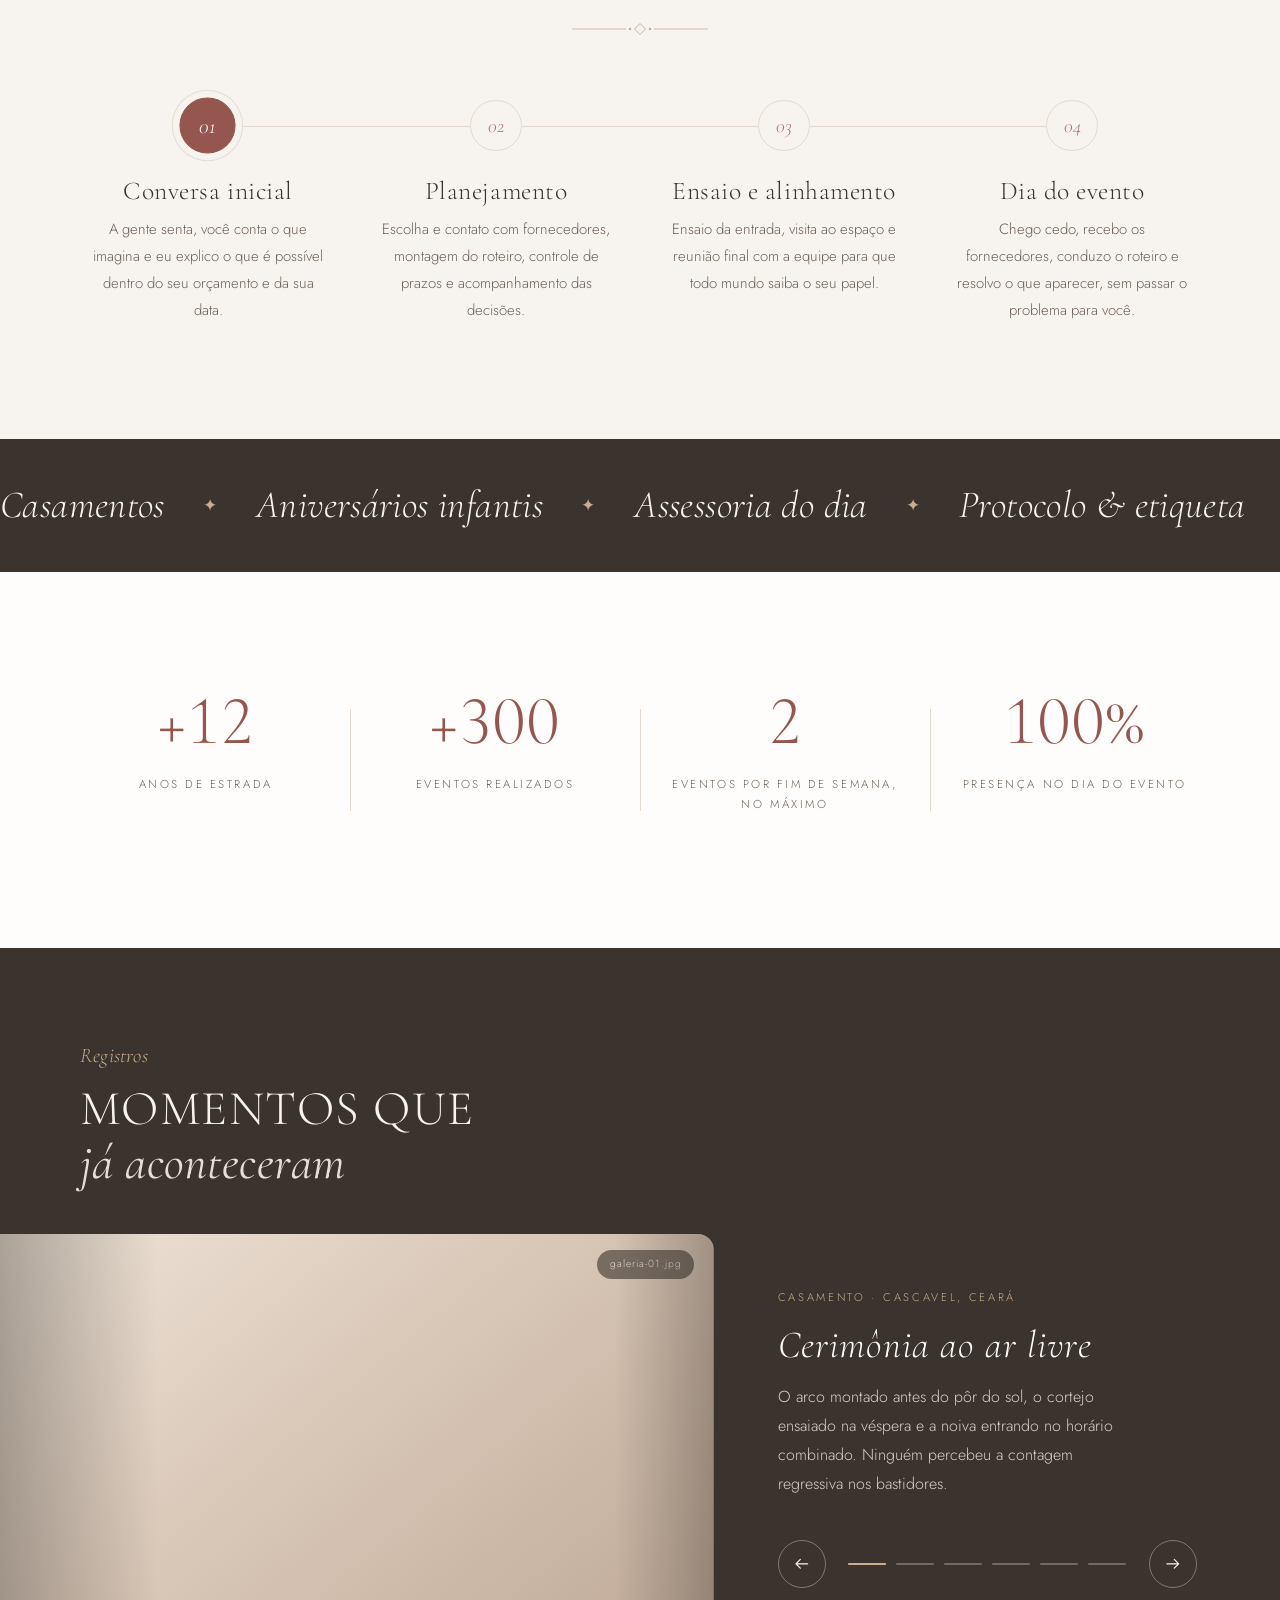
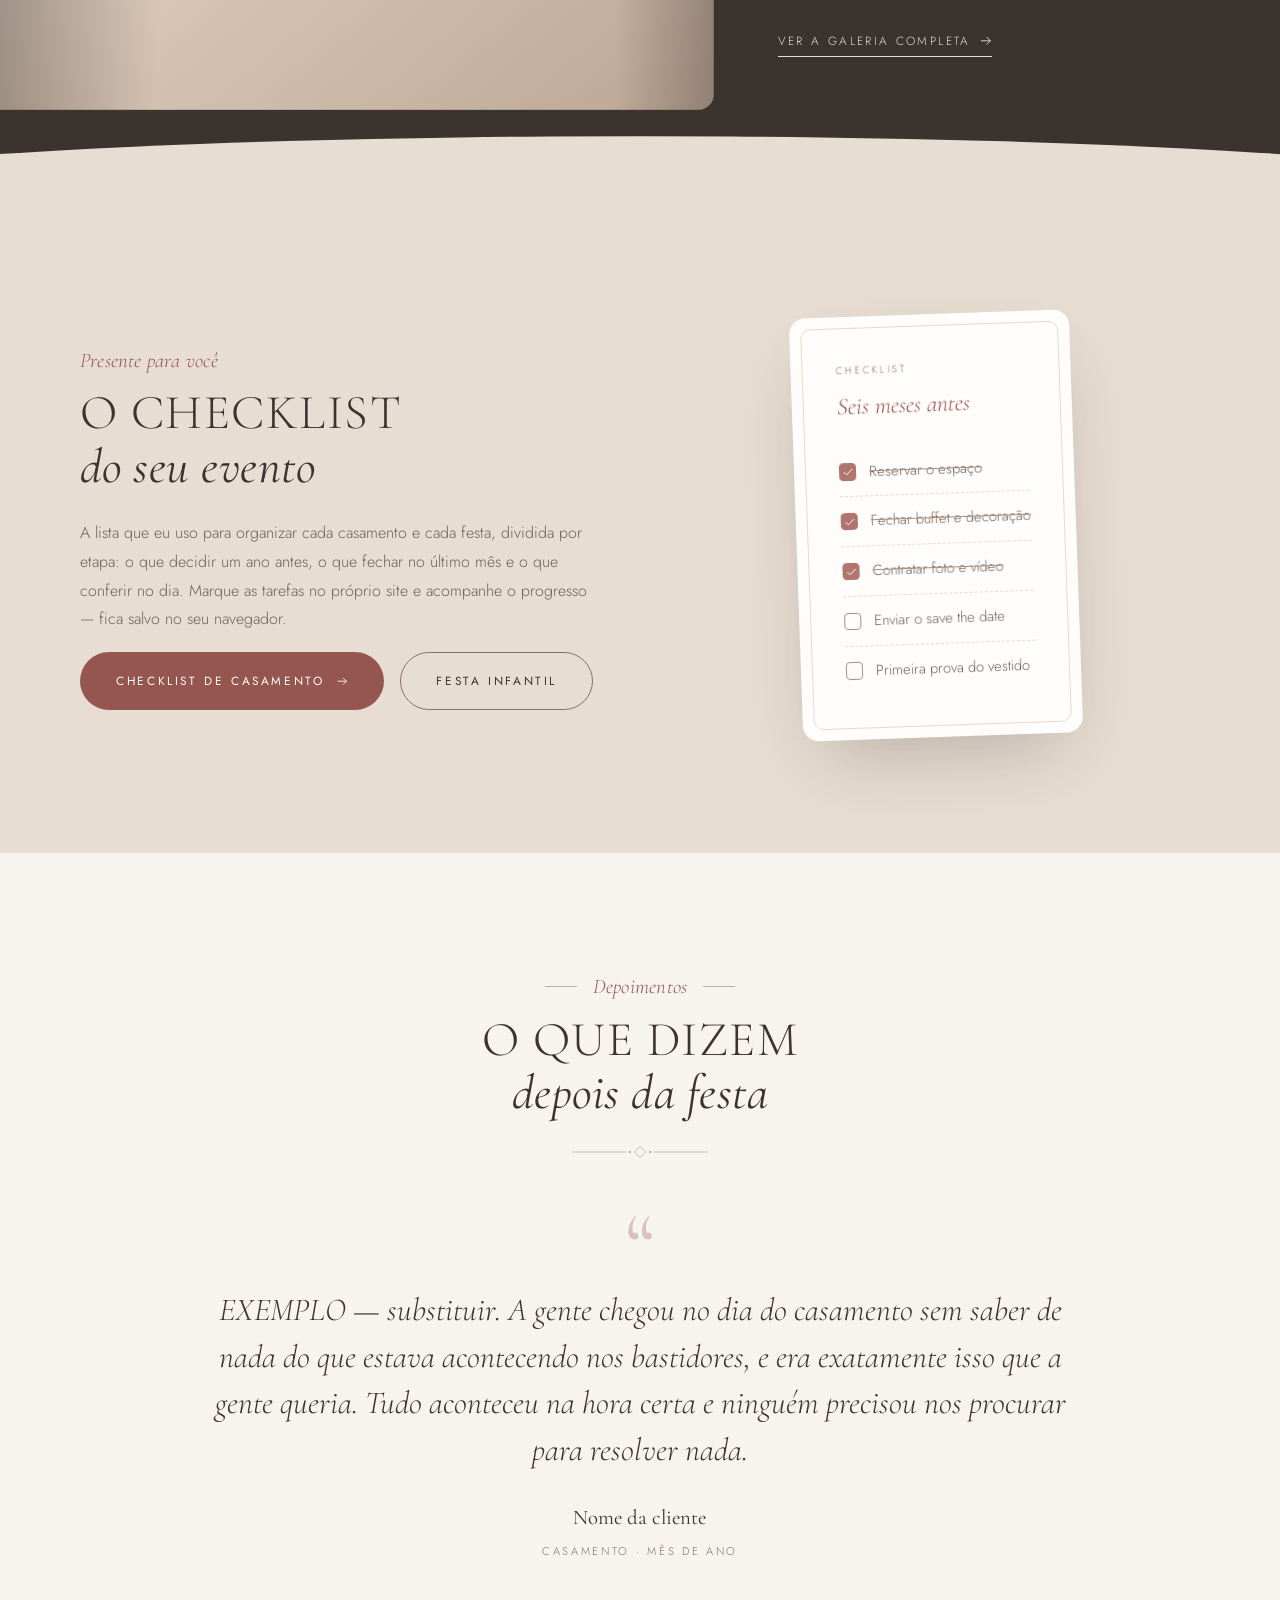
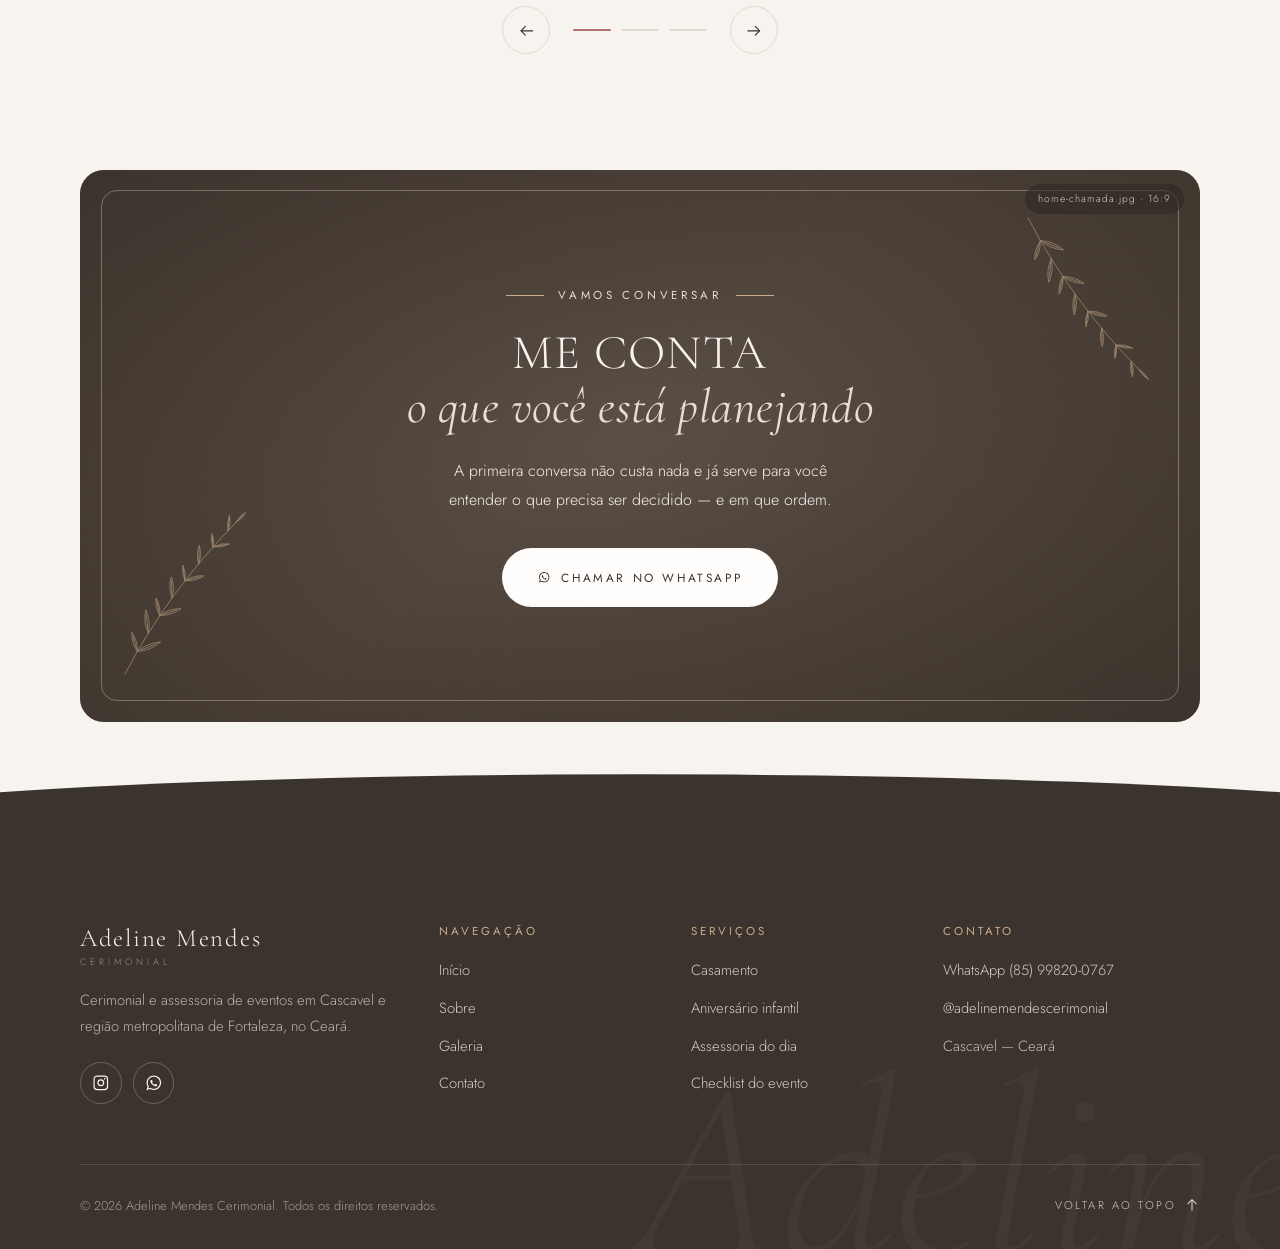
==== commit dc48bfa6: "Troca a grade de fotos da home por um carrossel de momentos A seção "Momentos que já aconteceram" pa" ====
--- a/index.html
+++ b/index.html
@@ -283,17 +283,33 @@
     </div>
   </section>
 
-  <!-- ========== GALERIA ========== -->
-  <section class="secao" id="galeria" data-revelar>
-    <div class="container">
-      <div class="cabeca-secao centro">
+  <!-- ========== MOMENTOS (carrossel) ========== -->
+  <section class="momentos" id="galeria" data-momentos data-revelar
+           role="region" aria-roledescription="carrossel" aria-label="Momentos que já aconteceram">
+    <div class="container">
+
+      <div class="cabeca-secao momentos__cabeca" data-rv>
         <p class="sobrancelha-serif">Registros</p>
         <h2 class="t-secao">Momentos que <em>já aconteceram</em></h2>
       </div>
-      <div class="grid-3 galeria-home" id="galeria-home"><!-- preenchido por dados/galeria.js --></div>
-      <p class="centro-texto" style="margin-top:2.8rem" data-rv>
-        <a class="link-seta" href="galeria.html">Ver a galeria completa <svg aria-hidden="true"><use href="#i-seta"></use></svg></a>
-      </p>
+
+      <div class="momentos__grade" data-rv>
+        <!-- a foto de cada momento — preenchida por dados/momentos.js -->
+        <div class="momentos__fotos" aria-hidden="true"></div>
+
+        <div class="momentos__lado">
+          <div class="momentos__palco" aria-live="polite"><!-- preenchido por dados/momentos.js --></div>
+          <div class="carrossel__controles">
+            <button class="carrossel__seta" type="button" data-dir="-1" aria-label="Momento anterior"><svg aria-hidden="true"><use href="#i-seta"></use></svg></button>
+            <div class="carrossel__pontos"></div>
+            <button class="carrossel__seta" type="button" data-dir="1" aria-label="Próximo momento"><svg aria-hidden="true"><use href="#i-seta"></use></svg></button>
+          </div>
+          <p class="momentos__saida">
+            <a class="link-seta" href="galeria.html">Ver a galeria completa <svg aria-hidden="true"><use href="#i-seta"></use></svg></a>
+          </p>
+        </div>
+      </div>
+
     </div>
   </section>
 
@@ -418,7 +434,7 @@
   <span class="so-leitor-de-tela">Falar no WhatsApp</span>
 </a>
 
-<script src="dados/galeria.js"></script>
+<script src="dados/momentos.js"></script>
 <script src="dados/depoimentos.js"></script>
 <script src="assets/js/site.js"></script>
 </body>
--- a/assets/css/site.css
+++ b/assets/css/site.css
@@ -34,6 +34,7 @@
   --gap:      clamp(1.5rem, 3vw, 2.75rem);
   --secao:    clamp(4.5rem, 9vw, 8rem);
   --container: 1200px;
+  --respiro: clamp(1.25rem, 4vw, 2.5rem);   /* respiro lateral do .container */
 
   --sombra:    0 2px 16px rgba(59, 51, 46, .06);
   --sombra-md: 0 12px 40px rgba(59, 51, 46, .12);
@@ -148,7 +149,7 @@
 .ornamento svg { width: 100%; height: 100%; }
 
 /* ---------- 4. Estrutura ---------- */
-.container { width: 100%; max-width: var(--container); margin-inline: auto; padding-inline: clamp(1.25rem, 4vw, 2.5rem); }
+.container { width: 100%; max-width: var(--container); margin-inline: auto; padding-inline: var(--respiro); }
 .secao { padding-block: var(--secao); position: relative; }
 .secao--areia { background: var(--areia); }
 .secao--nata  { background: var(--nata); }
@@ -238,6 +239,7 @@
    no recorte arredondado da figura. */
 .foto {
   --zoom: 1;
+  --img: none;   /* trocado pelo arquivo quando a foto chega perto da tela */
   position: relative; overflow: hidden; isolation: isolate;
   border-radius: var(--r);
   background-color: var(--areia);
@@ -558,6 +560,7 @@
 
 /* ---------- 15. Chamada final ---------- */
 .chamada {
+  --img: none;
   position: relative; border-radius: calc(var(--r) * 1.5); overflow: hidden; isolation: isolate;
   text-align: center; padding: clamp(4rem, 9vw, 7.5rem) clamp(1.5rem, 5vw, 4rem);
 }
@@ -798,7 +801,106 @@
 .lightbox__prox { right: 1.2rem; top: 50%; transform: translateY(-50%); }
 .lightbox__ant svg { transform: rotate(180deg); }
 
-/* ---------- 22. Contato ---------- */
+/* ---------- 22. Carrossel de momentos ----------
+   A foto do evento é o assunto: ocupa a maior parte da faixa e
+   sangra até a borda da tela. O texto fica na coluna ao lado, junto
+   com os controles. Um momento por vez, com passagem suave. */
+.momentos {
+  position: relative; overflow: hidden;
+  background: var(--grafite); color: var(--linho);
+  padding-block: clamp(3.5rem, 7vw, 6rem);
+}
+.momentos__cabeca { max-width: 40rem; margin-bottom: clamp(2rem, 4vw, 2.8rem); }
+.momentos__cabeca .sobrancelha-serif { color: var(--champanhe); }
+.momentos__cabeca .t-secao em { color: var(--areia); }
+
+.momentos__grade {
+  display: grid; align-items: center;
+  grid-template-columns: minmax(0, 1.2fr) minmax(0, .8fr);
+  gap: clamp(2rem, 5vw, 4.5rem);
+}
+
+/* a foto: puxada até a borda esquerda da janela */
+.momentos__fotos {
+  position: relative; isolation: isolate;
+  aspect-ratio: 4 / 3;
+  margin-left: calc(-1 * (max(0px, (100vw - var(--container)) / 2) + var(--respiro)));
+  border-radius: 0 var(--r) var(--r) 0; overflow: hidden;
+  background-color: #2A231E;
+}
+.momentos__cena {
+  --img: none;
+  position: absolute; inset: 0;
+  background-image: var(--img), linear-gradient(140deg, #EFE4D8 0%, #D8C6B6 45%, #BCA694 100%);
+  background-size: cover; background-position: center;
+  opacity: 0; scale: 1.05;
+  transition: opacity 1.1s var(--ease), scale 1.1s var(--ease);
+}
+/* a foto em cena entra e vai abrindo devagar até a próxima troca */
+.momentos__cena.ativa { opacity: 1; scale: 1; transition: opacity 1.1s var(--ease), scale 9s linear; }
+/* uma sombra só na beirada que encosta no texto, para a foto assentar no fundo */
+.momentos__fotos::after {
+  content: ""; position: absolute; inset: 0; pointer-events: none;
+  background: linear-gradient(90deg, rgba(45, 38, 32, .35) 0%, rgba(45, 38, 32, 0) 22%, rgba(45, 38, 32, 0) 86%, rgba(45, 38, 32, .3) 100%);
+}
+.momentos .fundo__aviso { top: 1rem; right: 1.2rem; z-index: 2; }
+/* em tela larga a foto fica mais panorâmica, para a faixa não ficar alta demais */
+@media (min-width: 1100px) { .momentos__fotos { aspect-ratio: 3 / 2; } }
+
+/* o texto do momento, na coluna ao lado */
+.momentos__palco { display: grid; }
+.momentos__texto {
+  grid-area: 1 / 1; display: flex; flex-direction: column; align-items: flex-start; gap: 1rem;
+  opacity: 0; visibility: hidden; translate: 0 14px;
+  transition: opacity .7s var(--ease), translate .9s var(--ease-suave), visibility 0s .7s;
+}
+.momentos__texto.ativo {
+  opacity: 1; visibility: visible; translate: 0 0;
+  transition: opacity .8s var(--ease) .25s, translate 1s var(--ease-suave) .25s, visibility 0s;
+}
+.momentos__evento {
+  margin: 0; font-size: .7rem; letter-spacing: .24em; text-transform: uppercase; color: var(--champanhe);
+}
+.momentos__titulo {
+  margin: 0; font-family: var(--f-titulo); font-style: italic; font-weight: 300;
+  font-size: clamp(1.7rem, 3vw, 2.5rem); line-height: 1.15; color: var(--nata);
+}
+.momentos__frase { margin: 0; max-width: 38ch; line-height: 1.8; color: rgba(247, 243, 238, .82); }
+
+/* controles: mesmos do carrossel de depoimentos, claros e à esquerda */
+.momentos .carrossel__controles { justify-content: flex-start; flex-wrap: wrap; margin-top: clamp(2rem, 4vw, 2.6rem); }
+.momentos .carrossel__pontos { flex-wrap: wrap; }
+.momentos .carrossel__seta { border-color: rgba(247, 243, 238, .35); color: var(--linho); }
+.momentos .carrossel__seta:hover { background: var(--linho); color: var(--grafite); border-color: var(--linho); }
+.momentos .carrossel__ponto::before { background: rgba(247, 243, 238, .28); }
+.momentos .carrossel__ponto::after { background: var(--champanhe); }
+/* a barrinha do ponto ativo enche no tempo do intervalo, como nos depoimentos */
+.momentos.tocando .carrossel__ponto[aria-current="true"]::after { scale: 0 1; animation: enche-ponto var(--intervalo, 7s) linear forwards; }
+.momentos.pausado .carrossel__ponto[aria-current="true"]::after { animation-play-state: paused; }
+.momentos__saida { margin: clamp(1.8rem, 3vw, 2.4rem) 0 0; }
+.momentos__saida .link-seta { color: var(--areia); }
+
+/* em telas estreitas a foto vira uma faixa cheia e o texto desce */
+@media (max-width: 860px) {
+  .momentos__grade { grid-template-columns: 1fr; gap: clamp(1.8rem, 5vw, 2.6rem); }
+  .momentos__fotos {
+    aspect-ratio: 3 / 2; border-radius: 0;
+    margin-inline: calc(-1 * (max(0px, (100vw - var(--container)) / 2) + var(--respiro)));
+  }
+  .momentos__fotos::after { background: linear-gradient(180deg, rgba(45, 38, 32, 0) 70%, rgba(45, 38, 32, .35) 100%); }
+}
+@media (max-width: 560px) {
+  .momentos__fotos { aspect-ratio: 4 / 3; }
+  .momentos .carrossel__controles { gap: .9rem; }
+  .momentos .carrossel__ponto { width: 1.5rem; }
+}
+
+/* sem movimento: a foto troca sem abrir */
+@media (prefers-reduced-motion: reduce) {
+  .momentos__cena, .momentos__cena.ativa { scale: 1; }
+}
+
+/* ---------- 23. Contato ---------- */
 .contato-grid { display: grid; grid-template-columns: 1.35fr 1fr; gap: clamp(2rem, 5vw, 4rem); align-items: start; }
 @media (max-width: 900px) { .contato-grid { grid-template-columns: 1fr; } }
 
@@ -840,7 +942,7 @@
 .canal b { display: block; font-family: var(--f-titulo); font-weight: 400; font-size: 1.3rem; }
 .canal span { font-size: .88rem; color: var(--muted); line-height: 1.6; }
 
-/* ---------- 23. Checklist ---------- */
+/* ---------- 24. Checklist ---------- */
 .checklist-barra {
   position: sticky; top: 5rem; z-index: 20; display: flex; flex-wrap: wrap; align-items: center; justify-content: space-between; gap: 1.2rem;
   background: rgba(255, 253, 251, .92); backdrop-filter: blur(10px); -webkit-backdrop-filter: blur(10px);
@@ -892,7 +994,7 @@
 .item-check input:checked ~ .item-check__texto { color: var(--muted); text-decoration: line-through; text-decoration-color: var(--taupe); }
 .item-check__texto small { display: block; font-size: .8rem; color: var(--muted); text-decoration: none; }
 
-/* ---------- 24. Ramos botânicos em traço ----------
+/* ---------- 25. Ramos botânicos em traço ----------
    Cada traço tem pathLength=1; o JS marca .desenhado quando o ramo
    aparece e o CSS desenha as folhas em sequência (--d). */
 .ramo {
@@ -924,7 +1026,7 @@
 .citacao__ramo.ramo--espelho { left: auto; right: clamp(-7rem, -6vw, -2rem); rotate: 12deg; }
 @media (max-width: 900px) { .citacao__ramo { display: none; } }
 
-/* ---------- 25. Divisórias em curva ----------
+/* ---------- 26. Divisórias em curva ----------
    A seção com .curva "sobe" sobre a anterior num arco suave. */
 .curva, .rodape { --curva-h: clamp(26px, 5vw, 70px); }
 .curva::before, .rodape::before {
@@ -934,7 +1036,7 @@
 .rodape { overflow: visible; }
 .rodape__marca-dagua-caixa { position: absolute; inset: 0; overflow: hidden; pointer-events: none; }
 
-/* ---------- 26. Depoimentos em carrossel ---------- */
+/* ---------- 27. Depoimentos em carrossel ---------- */
 .carrossel { max-width: 54rem; margin-inline: auto; text-align: center; }
 .carrossel__trilho { display: grid; }
 .carrossel__slide {
@@ -969,7 +1071,7 @@
 .carrossel.pausado .carrossel__ponto[aria-current="true"]::after { animation-play-state: paused; }
 @keyframes enche-ponto { from { scale: 0 1; } to { scale: 1 1; } }
 
-/* ---------- 27. Linha do tempo ("Como funciona") ---------- */
+/* ---------- 28. Linha do tempo ("Como funciona") ---------- */
 .linha-tempo { position: relative; --p: 0; }
 .linha-tempo__trilho { position: absolute; left: 12.5%; right: 12.5%; top: 1.6rem; height: 1px; background: var(--linha); }
 .linha-tempo__trilho span { position: absolute; inset: 0; background: linear-gradient(90deg, var(--champanhe), var(--rose)); transform-origin: left; scale: var(--p) 1; }
@@ -993,7 +1095,7 @@
   .linha-tempo__etapa p { margin: 0; max-width: none; }
 }
 
-/* ---------- 28. Galeria horizontal (teste) ---------- */
+/* ---------- 29. Galeria horizontal (teste) ---------- */
 .galeria-horizontal { position: relative; }
 .galeria-horizontal__palco { position: sticky; top: 0; height: 100vh; height: 100dvh; overflow: hidden; display: flex; flex-direction: column; justify-content: center; padding-top: 4.5rem; }
 .galeria-horizontal__trilho { display: flex; align-items: center; gap: clamp(1rem, 2vw, 1.8rem); padding-inline: clamp(1.25rem, 6vw, 6rem); width: max-content; will-change: transform; }
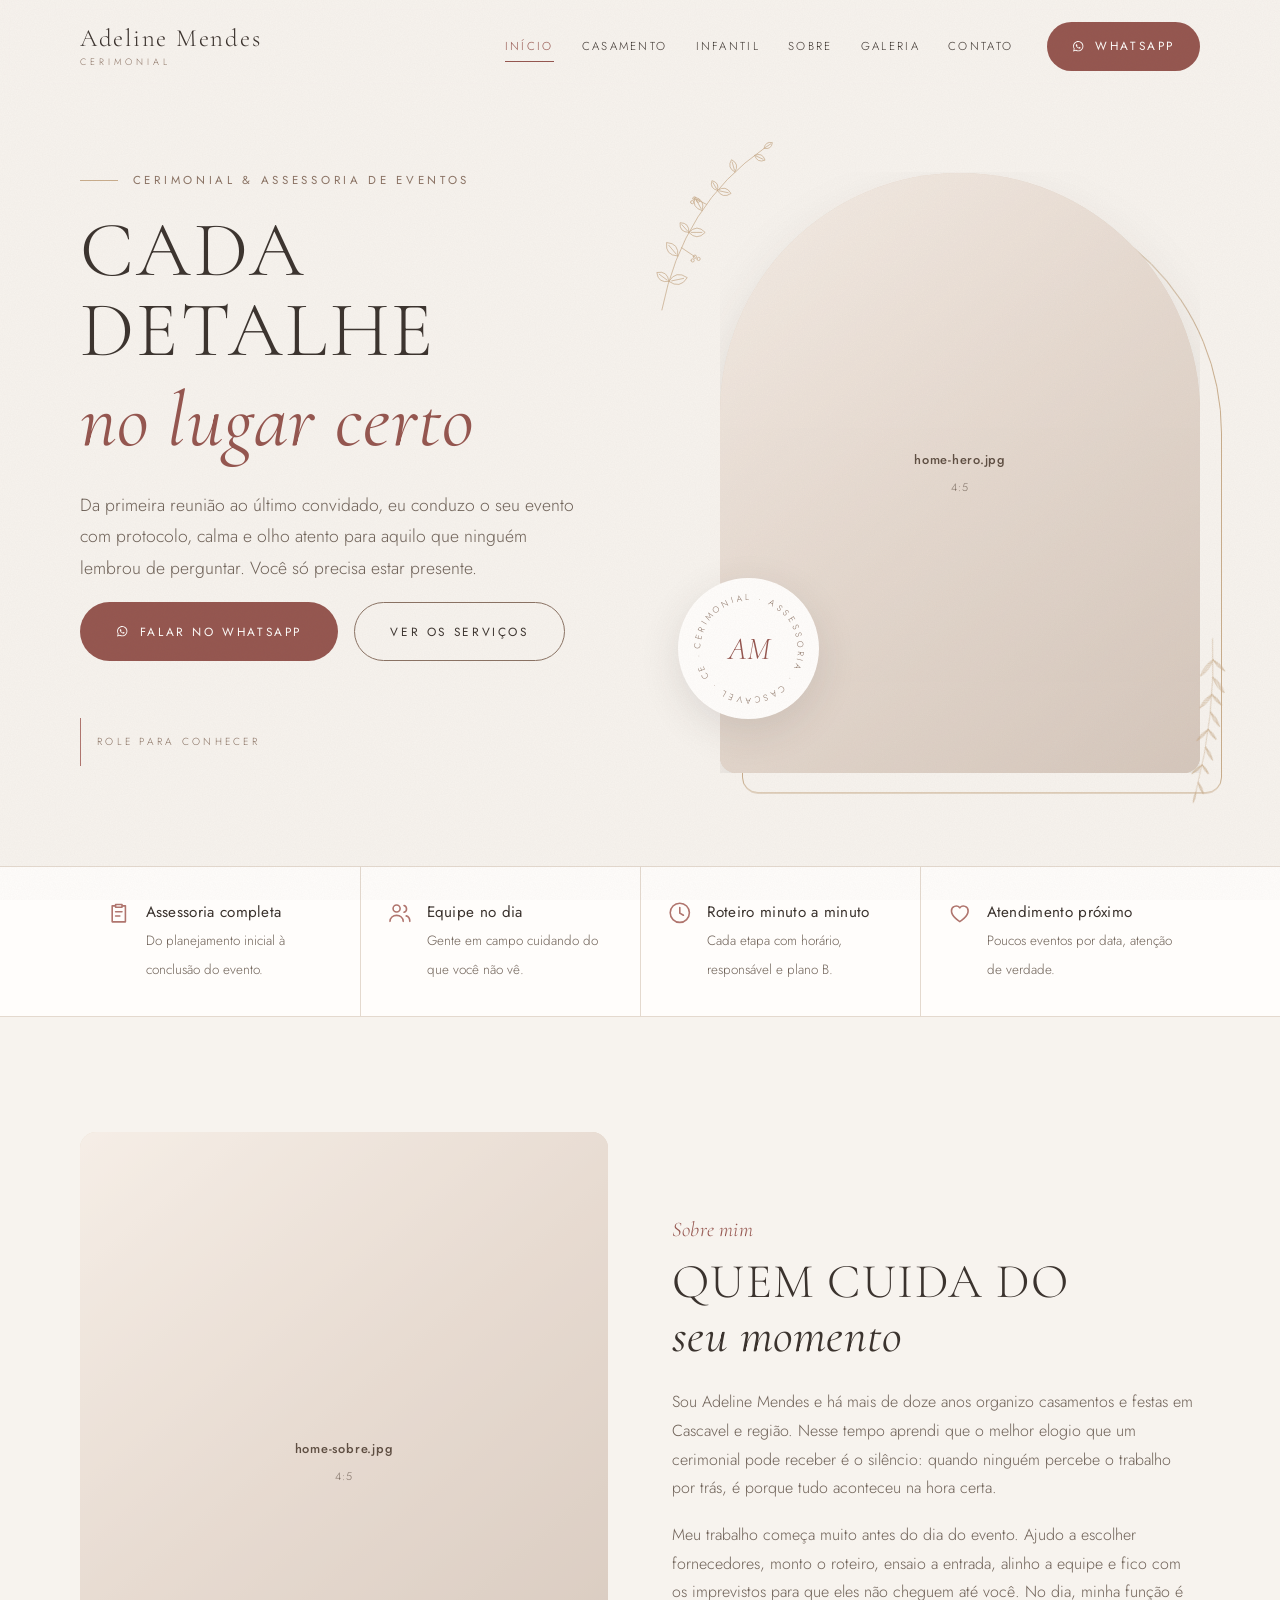
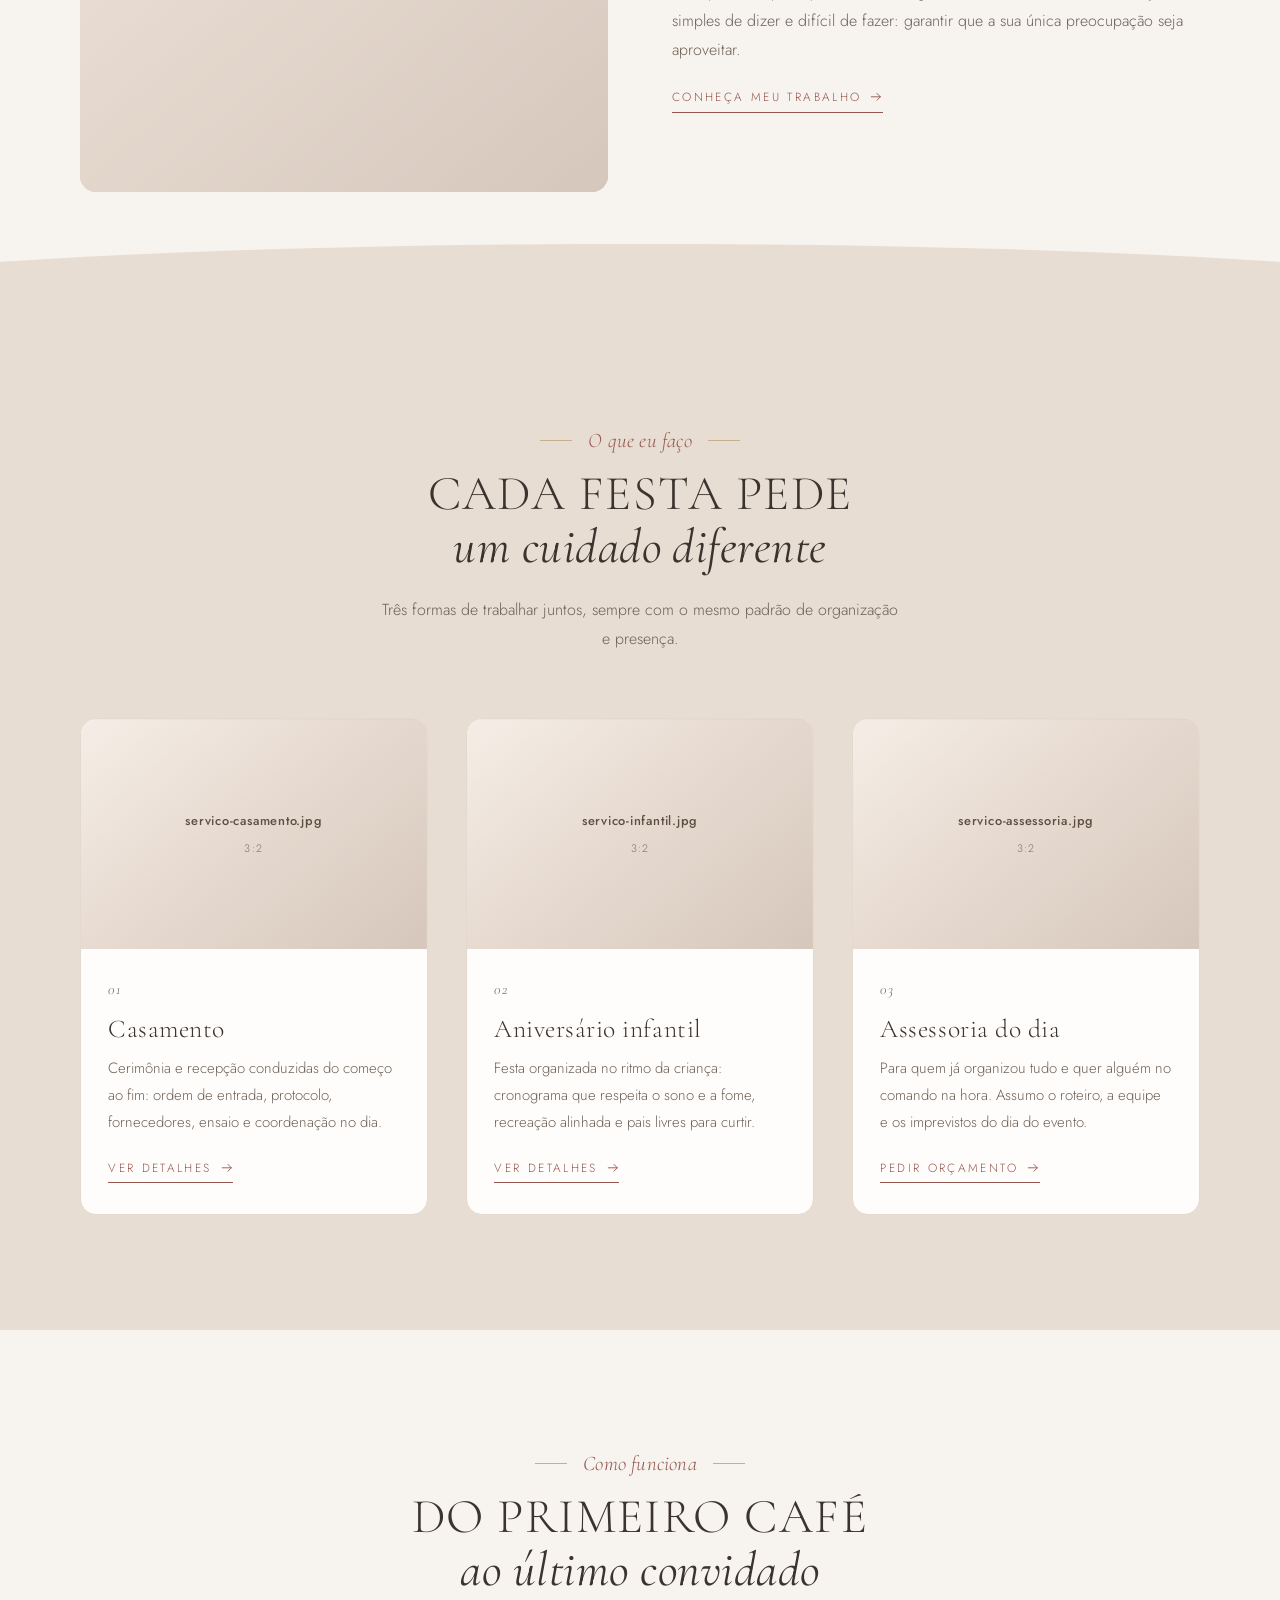
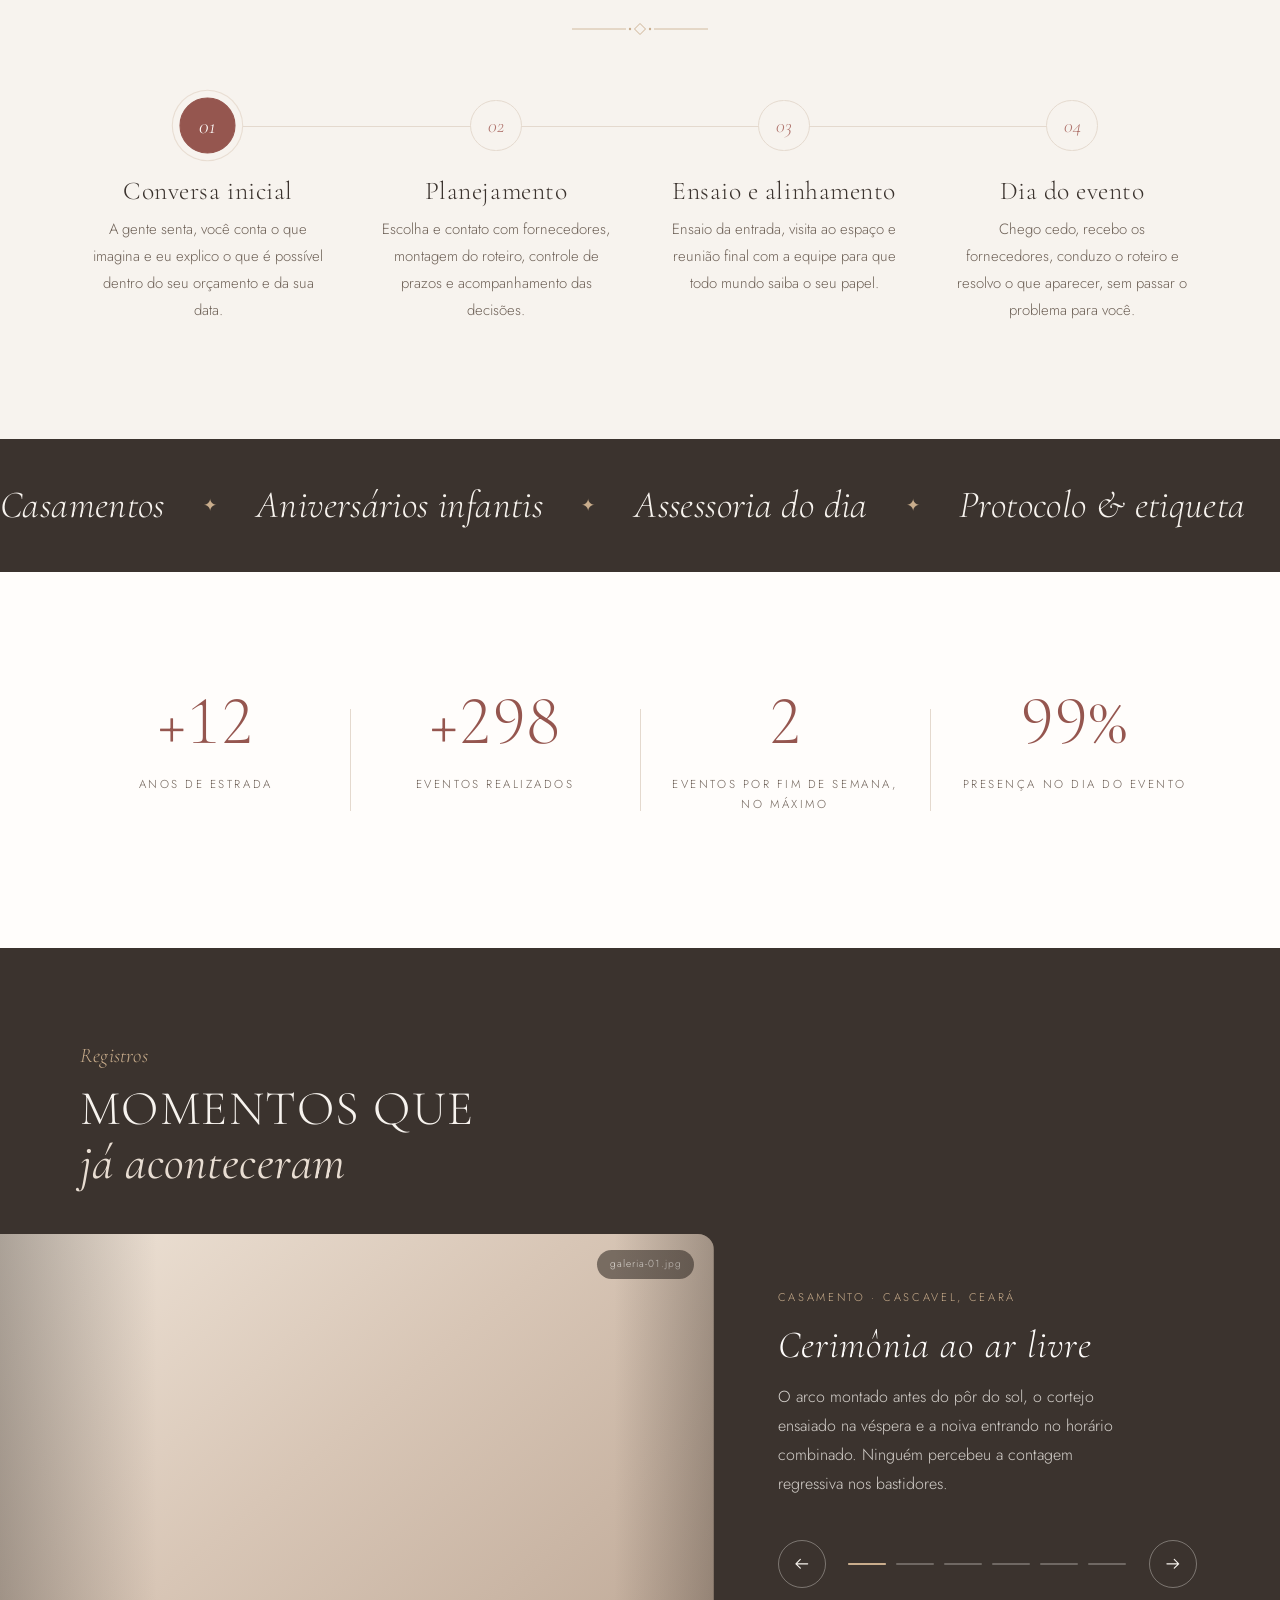
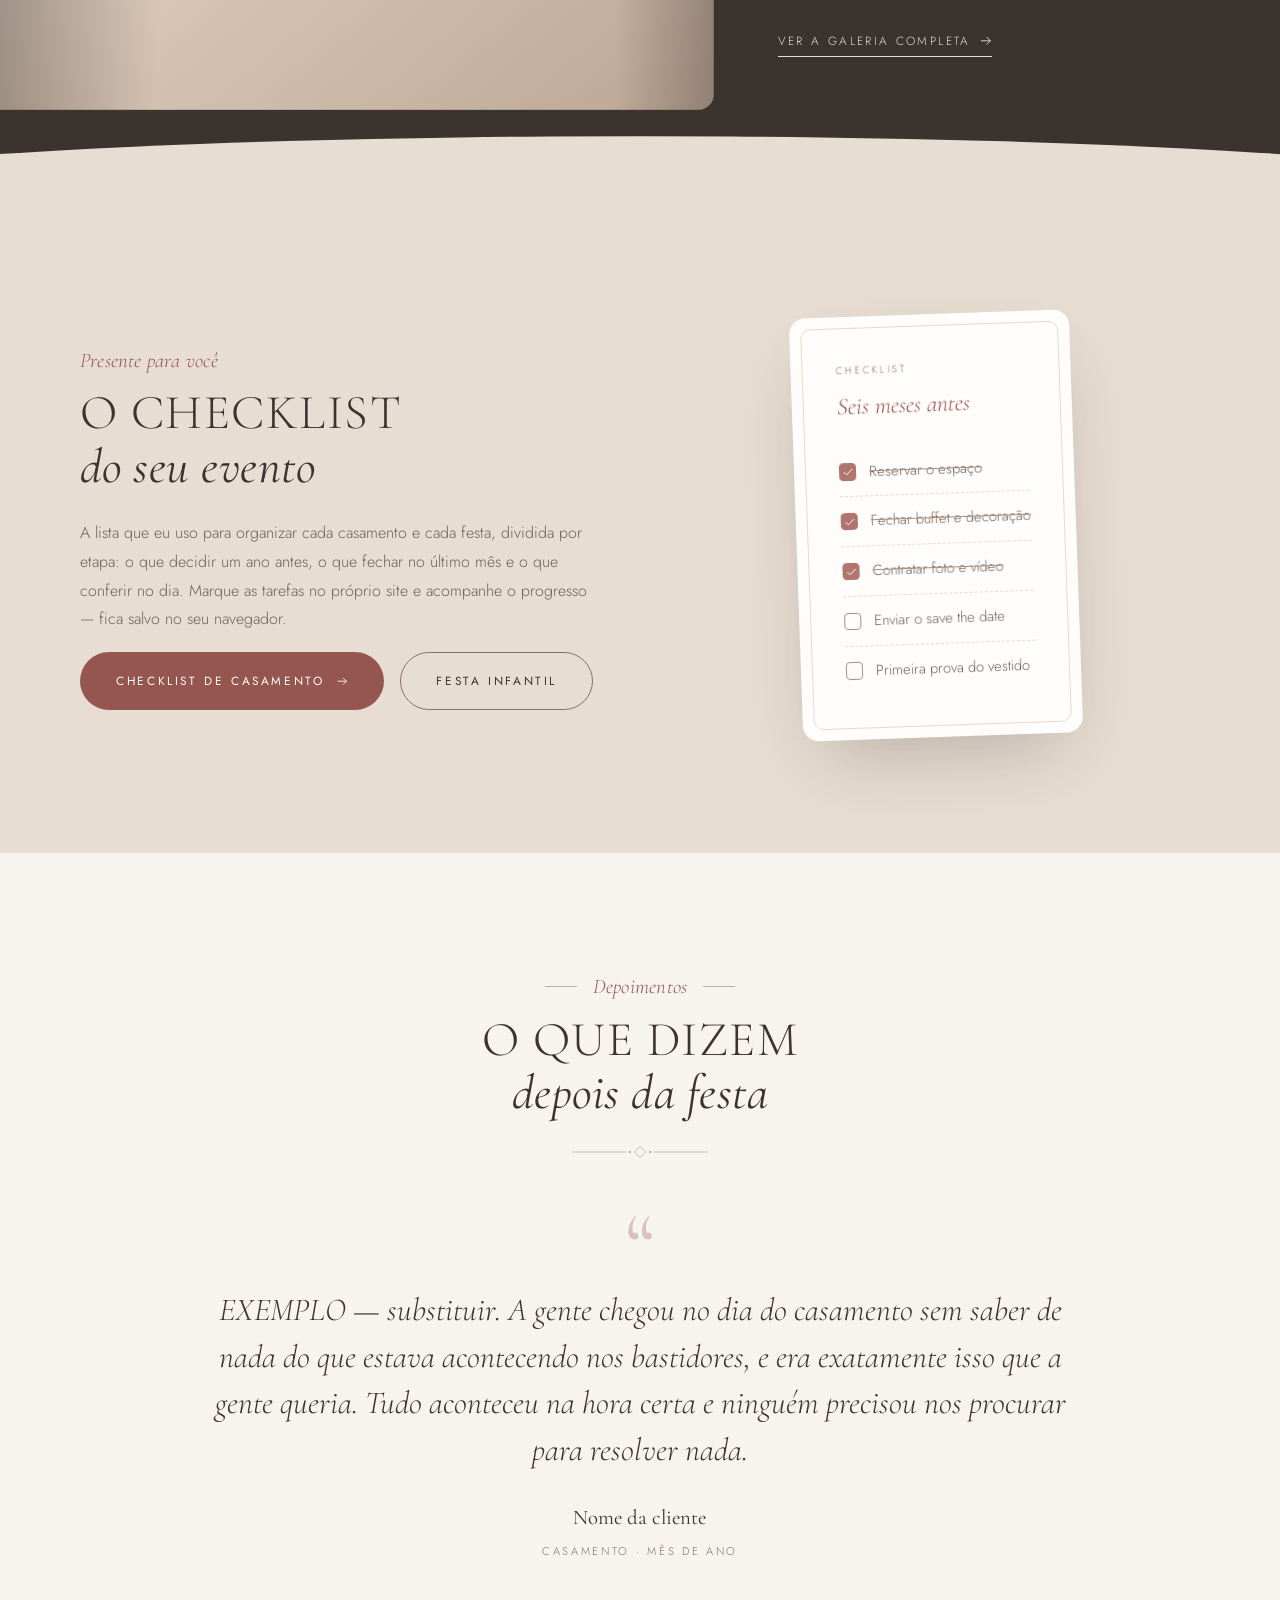
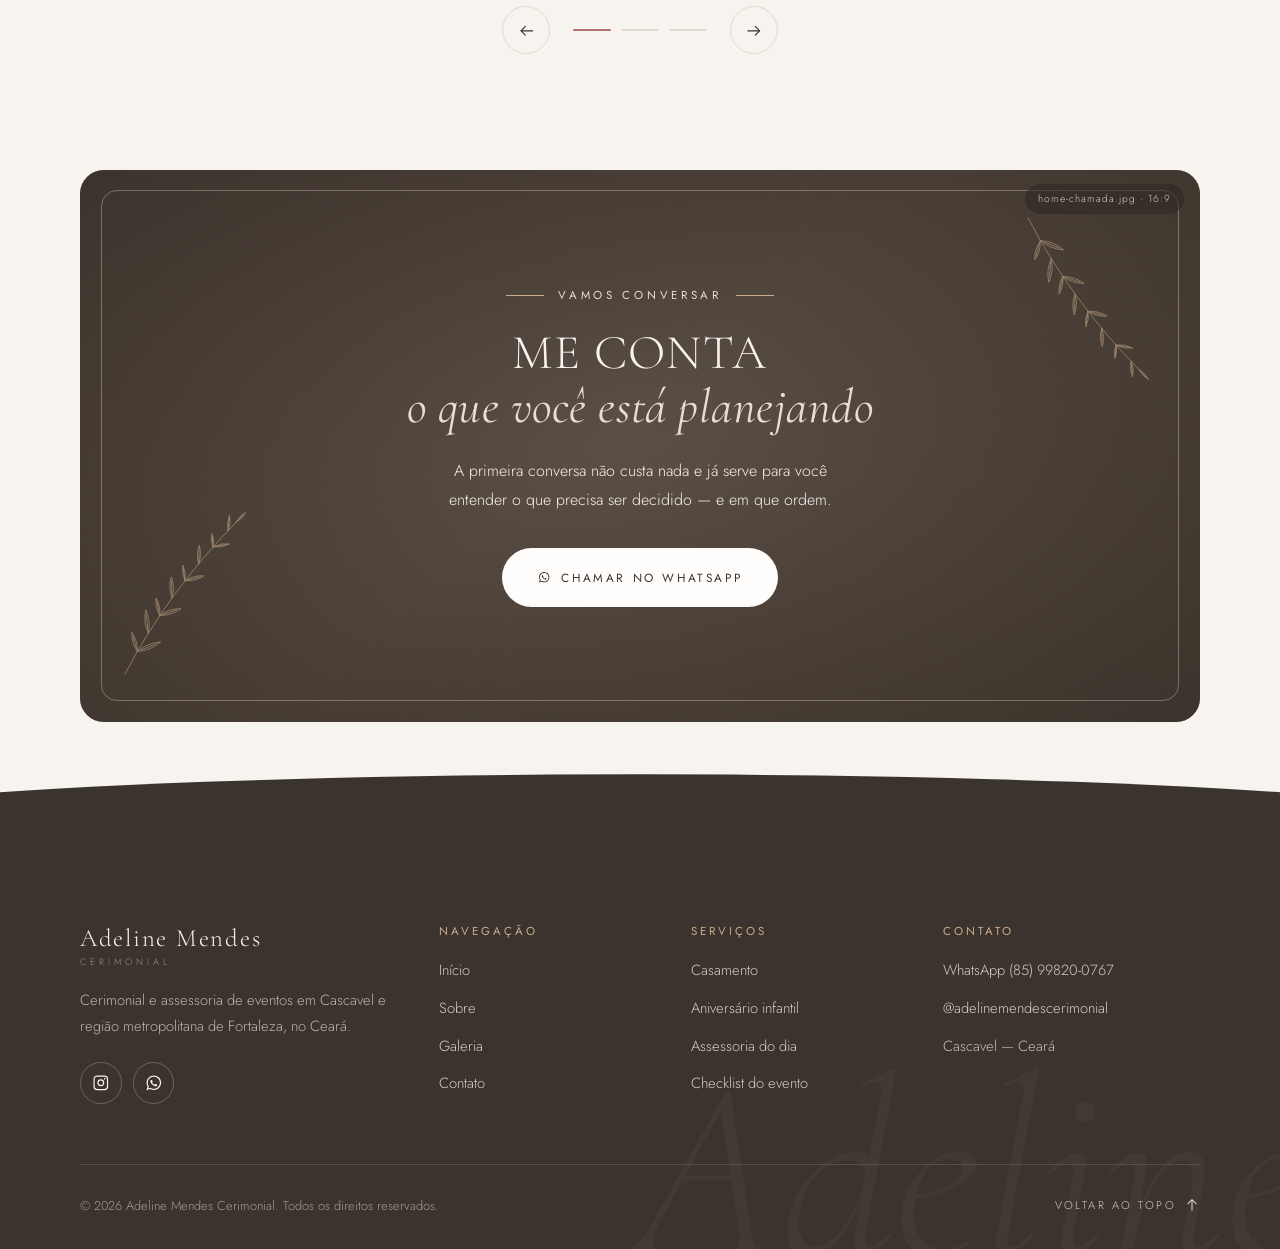
==== commit 9c5be6fe: "Adianta a primeira pintura e alivia a textura de papel - Scripts com defer e pré-carregamento das du" ====
--- a/index.html
+++ b/index.html
@@ -21,7 +21,19 @@
 <meta property="og:image:alt" content="Adeline Mendes Cerimonial — assessoria de casamentos e festas em Cascavel, CE">
 <meta name="twitter:card" content="summary_large_image">
 
-<script>document.documentElement.classList.add('js')</script>
+<script>
+/* marca a raiz antes da primeira pintura: 'abrindo' segura a entrada do
+   hero e 'ja-visitou' encurta a abertura nas trocas de página */
+(function (r) {
+  r.classList.add('js', 'abrindo');
+  try {
+    if (sessionStorage.getItem('am-visitou')) r.classList.add('ja-visitou');
+    sessionStorage.setItem('am-visitou', '1');
+  } catch (e) {}
+})(document.documentElement);
+</script>
+<link rel="preload" href="assets/fonts/cormorant-garamond-300-latin.woff2" as="font" type="font/woff2" crossorigin>
+<link rel="preload" href="assets/fonts/jost-300-latin.woff2" as="font" type="font/woff2" crossorigin>
 <link rel="stylesheet" href="assets/css/fontes.css">
 <link rel="stylesheet" href="assets/css/site.css">
 
@@ -42,6 +54,12 @@
 <body id="topo">
 
 <a class="pular-para-conteudo" href="#conteudo">Pular para o conteúdo</a>
+
+<div class="abertura" aria-hidden="true">
+  <svg viewBox="0 0 200 110"><text x="100" y="84" text-anchor="middle">AM</text></svg>
+  <span class="abertura__linha"></span>
+  <p>Adeline Mendes · Cerimonial</p>
+</div>
 
 <!-- Ícones usados no site -->
 <svg hidden aria-hidden="true" xmlns="http://www.w3.org/2000/svg">
@@ -434,8 +452,8 @@
   <span class="so-leitor-de-tela">Falar no WhatsApp</span>
 </a>
 
-<script src="dados/momentos.js"></script>
-<script src="dados/depoimentos.js"></script>
-<script src="assets/js/site.js"></script>
+<script src="dados/momentos.js" defer></script>
+<script src="dados/depoimentos.js" defer></script>
+<script src="assets/js/site.js" defer></script>
 </body>
 </html>
--- a/assets/css/site.css
+++ b/assets/css/site.css
@@ -65,7 +65,7 @@
 /* textura de papel bem leve sobre o site inteiro */
 body::before {
   content: ""; position: fixed; inset: 0; z-index: 300; pointer-events: none;
-  opacity: .05; mix-blend-mode: multiply;
+  opacity: .05;   /* sem mix-blend-mode: a camada cobre a tela toda e a mesclagem pesava na rolagem do celular */
   background-image: url("data:image/svg+xml,%3Csvg xmlns='http://www.w3.org/2000/svg' width='160' height='160'%3E%3Cfilter id='n'%3E%3CfeTurbulence type='fractalNoise' baseFrequency='.85' numOctaves='3' stitchTiles='stitch'/%3E%3CfeColorMatrix values='0 0 0 0 0.23 0 0 0 0 0.2 0 0 0 0 0.18 0 0 0 1 0'/%3E%3C/filter%3E%3Crect width='100%25' height='100%25' filter='url(%23n)'/%3E%3C/svg%3E");
 }
 
@@ -1115,10 +1115,15 @@
 .galeria-horizontal:not(.fixada) .galeria-horizontal__progresso { display: none; }
 .galeria-horizontal:not(.fixada) .galeria-item:nth-child(even) { translate: none; }
 
-/* ---------- 29. Abertura com monograma (teste) ---------- */
+/* ---------- 30. Abertura com monograma ----------
+   Cobre a tela enquanto a página carrega. Na primeira página da
+   visita o monograma é desenhado por inteiro (~2,3s); nas trocas
+   de página seguintes ele só pisca (~0,35s), para não cansar.
+   A saída é toda em CSS: o JS só retira o elemento no fim. */
 .abertura {
   position: fixed; inset: 0; z-index: 500; display: grid; place-content: center; justify-items: center; gap: .6rem;
   background: var(--linho); color: var(--rose-forte);
+  animation: abertura-sai 1s var(--ease-suave) 2.3s forwards;
 }
 .abertura svg { width: clamp(9rem, 22vw, 14rem); overflow: visible; }
 .abertura text {
@@ -1129,23 +1134,29 @@
 }
 .abertura p { margin: 0; font-size: .66rem; letter-spacing: .42em; text-transform: uppercase; color: var(--castanho); opacity: 0; animation: aparece .8s var(--ease) 1.2s forwards; }
 .abertura__linha { width: 6rem; height: 1px; background: var(--champanhe); scale: 0 1; animation: abre-linha 1s var(--ease-suave) 1s forwards; }
-.abertura.sai { animation: abertura-sai 1s var(--ease-suave) forwards; }
 @keyframes monograma-traco { to { stroke-dashoffset: 0; } }
 @keyframes monograma-cor { to { fill-opacity: 1; stroke-opacity: 0; } }
 @keyframes abre-linha { to { scale: 1 1; } }
 @keyframes abertura-sai { to { clip-path: inset(0 0 100% 0); } }
+
+/* trocas de página dentro do site: o monograma já entra pronto */
+.ja-visitou .abertura { animation-duration: .75s; animation-delay: .35s; }
+.ja-visitou .abertura text { fill-opacity: 1; stroke-opacity: 0; animation: none; }
+.ja-visitou .abertura__linha { scale: 1 1; animation: none; }
+.ja-visitou .abertura p { opacity: 1; animation: none; }
+
 /* a entrada do hero espera a abertura terminar */
 .abrindo .entrada > *, .abrindo .entrada .t-hero em, .abrindo .hero__foto, .abrindo .hero__foto::before,
 .abrindo .hero__moldura, .abrindo .selo { animation-play-state: paused; }
 
-/* ---------- 30. Página 404 ---------- */
+/* ---------- 31. Página 404 ---------- */
 .erro__links { display: flex; flex-wrap: wrap; justify-content: center; gap: .4rem 1.6rem; margin-top: 2.4rem; }
 .erro__links a { font-size: .72rem; letter-spacing: .2em; text-transform: uppercase; text-decoration: none; color: var(--castanho); transition: color .3s; }
 .erro__links a:hover { color: var(--rose-forte); }
 .cabeca-pagina .hero__acoes { justify-content: center; }
 .cabeca-pagina[data-palavra="404"]::before { font-size: clamp(12rem, 34vw, 28rem); top: 46%; opacity: .45; }
 
-/* ---------- 31. Movimento reduzido ---------- */
+/* ---------- 32. Movimento reduzido ---------- */
 @media (prefers-reduced-motion: reduce) {
   html { scroll-behavior: auto; }
   *, *::before, *::after { animation-duration: .01ms !important; animation-iteration-count: 1 !important; transition-duration: .01ms !important; transition-delay: 0s !important; }
@@ -1154,7 +1165,7 @@
   .js .ramo path { stroke-dashoffset: 0; }
 }
 
-/* ---------- 32. Impressão ---------- */
+/* ---------- 33. Impressão ---------- */
 @media print {
   .abertura, .curva::before, .rodape::before,
   body::before, body::after, .topo, .zap-flutuante, .rodape, .chamada, .btn, .checklist-barra .abas, .checklist-acoes, .cabeca-pagina::before { display: none !important; }
